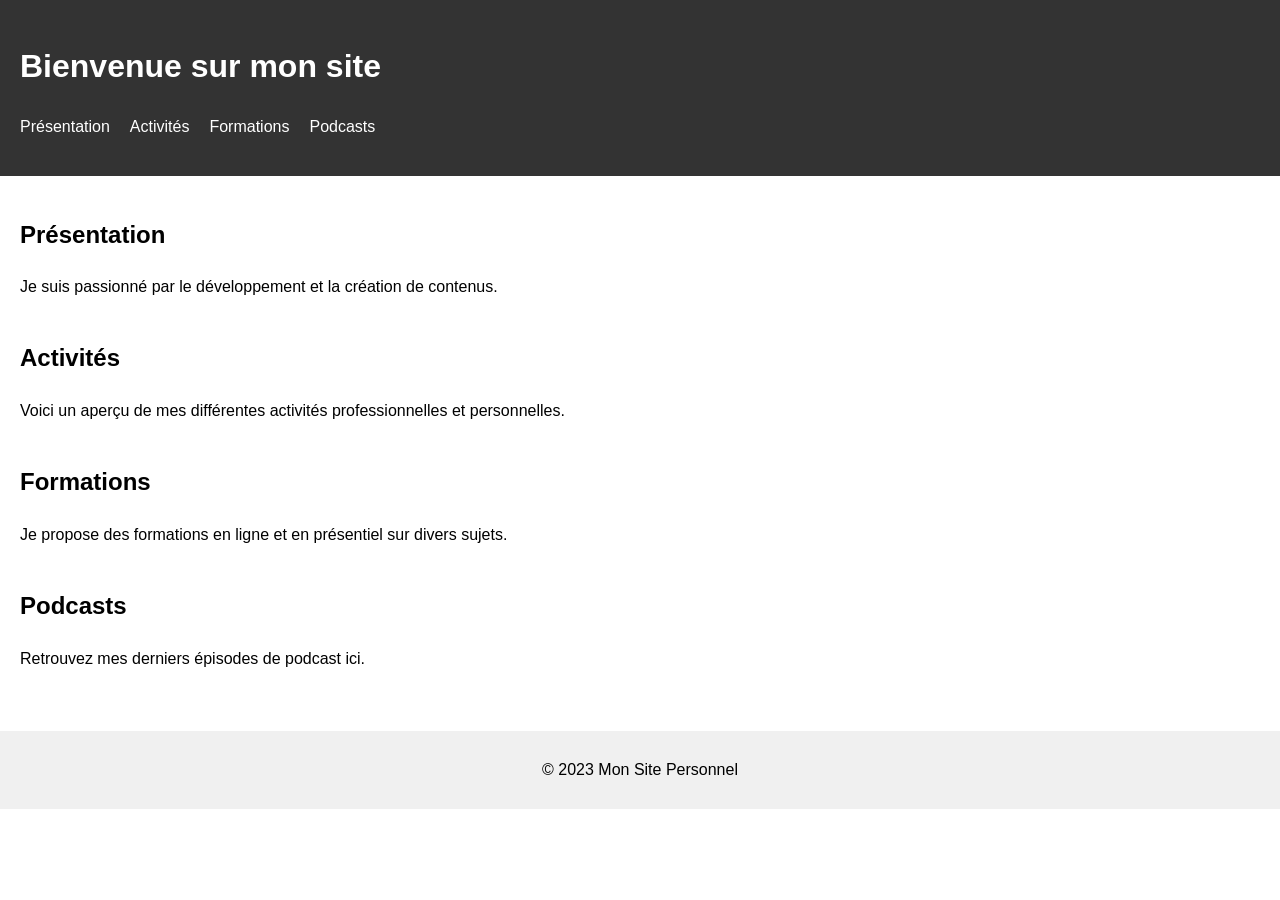
==== index.html @ 39a1bbfd "Add simple personal website" ====
<!DOCTYPE html>
<html lang="fr">
<head>
    <meta charset="UTF-8">
    <meta name="viewport" content="width=device-width, initial-scale=1.0">
    <title>Mon Site Personnel</title>
    <link rel="stylesheet" href="style.css">
</head>
<body>
    <header>
        <h1>Bienvenue sur mon site</h1>
        <nav>
            <ul>
                <li><a href="#about">Présentation</a></li>
                <li><a href="#activities">Activités</a></li>
                <li><a href="#trainings">Formations</a></li>
                <li><a href="#podcasts">Podcasts</a></li>
            </ul>
        </nav>
    </header>

    <main>
        <section id="about">
            <h2>Présentation</h2>
            <p>Je suis passionné par le développement et la création de contenus.</p>
        </section>

        <section id="activities">
            <h2>Activités</h2>
            <p>Voici un aperçu de mes différentes activités professionnelles et personnelles.</p>
        </section>

        <section id="trainings">
            <h2>Formations</h2>
            <p>Je propose des formations en ligne et en présentiel sur divers sujets.</p>
        </section>

        <section id="podcasts">
            <h2>Podcasts</h2>
            <p>Retrouvez mes derniers épisodes de podcast ici.</p>
        </section>
    </main>

    <footer>
        <p>&copy; 2023 Mon Site Personnel</p>
    </footer>
</body>
</html>
---- style.css ----
body {
    font-family: Arial, sans-serif;
    line-height: 1.6;
    margin: 0;
    padding: 0;
}

header {
    background-color: #333;
    color: #fff;
    padding: 20px;
}

nav ul {
    list-style: none;
    padding: 0;
    display: flex;
    gap: 20px;
}

nav a {
    color: #fff;
    text-decoration: none;
}

main {
    padding: 20px;
}

section {
    margin-bottom: 40px;
}

footer {
    background-color: #f0f0f0;
    text-align: center;
    padding: 10px;
}
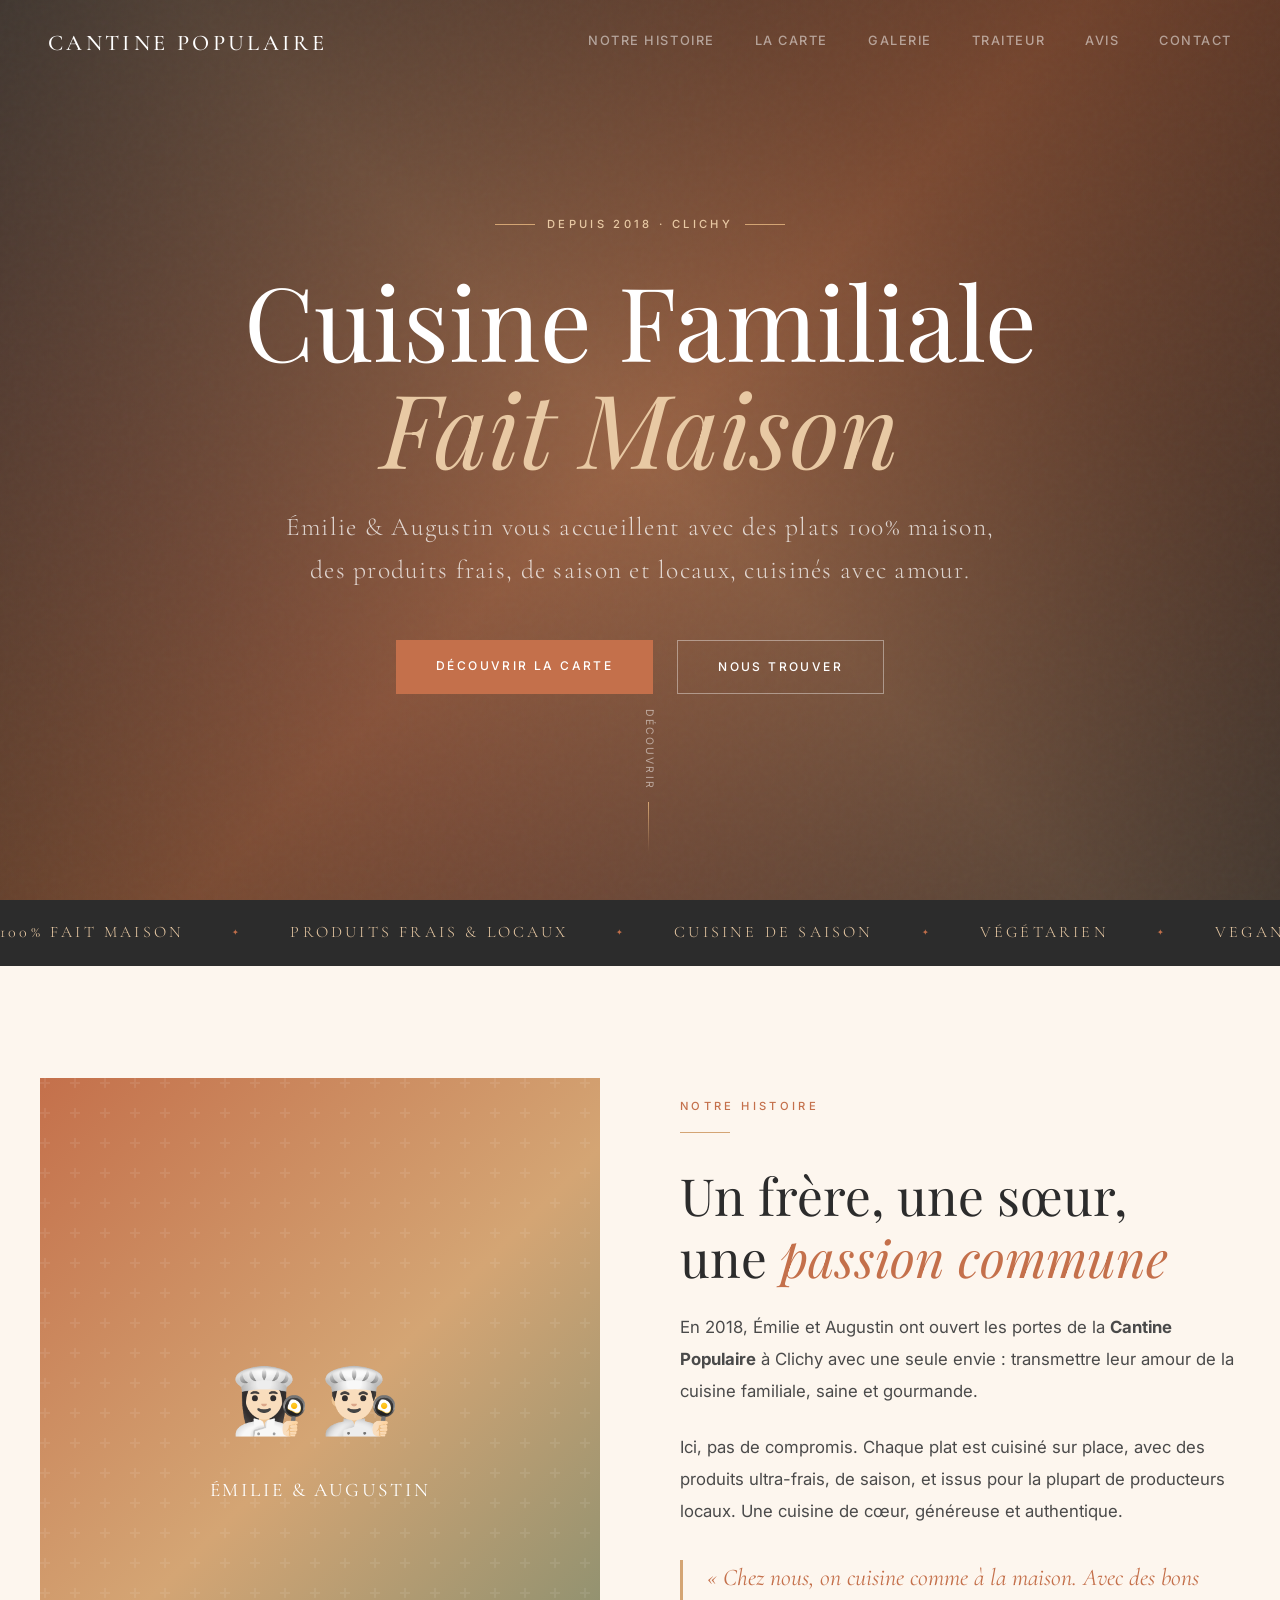
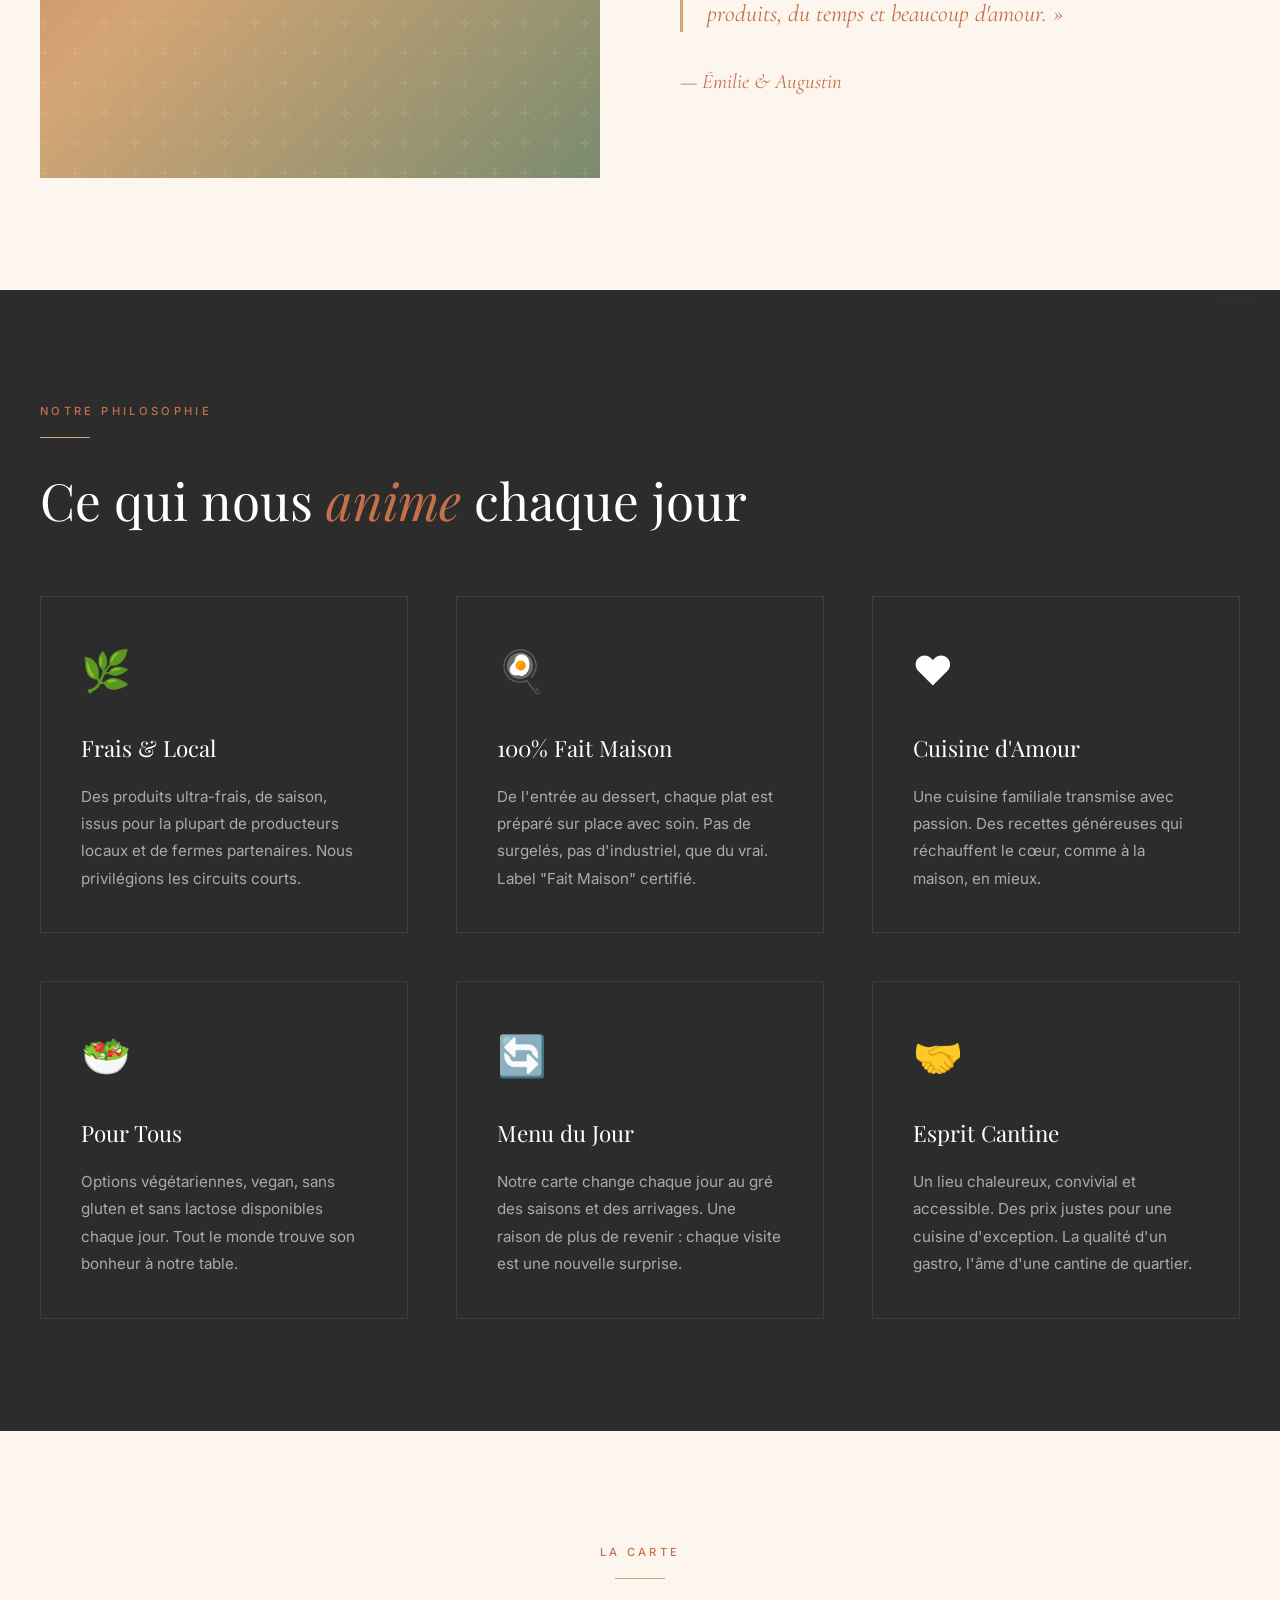
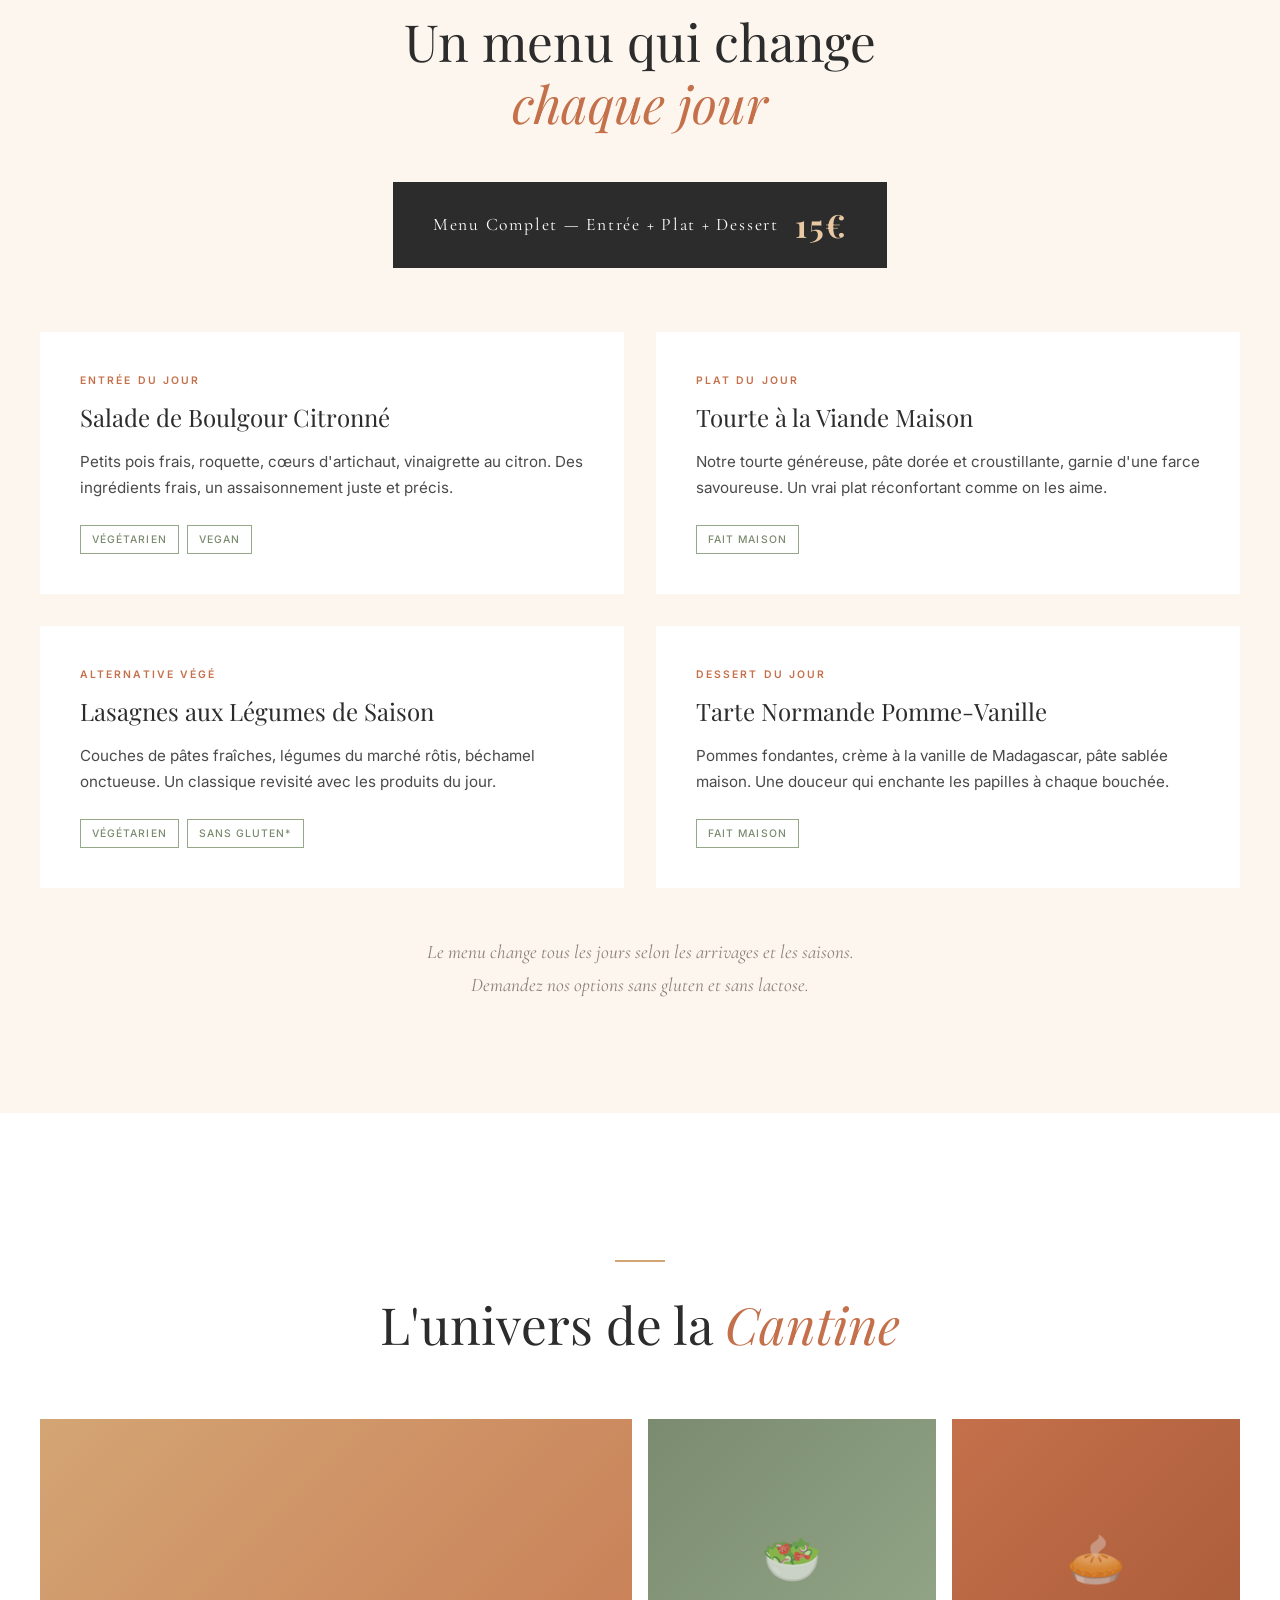
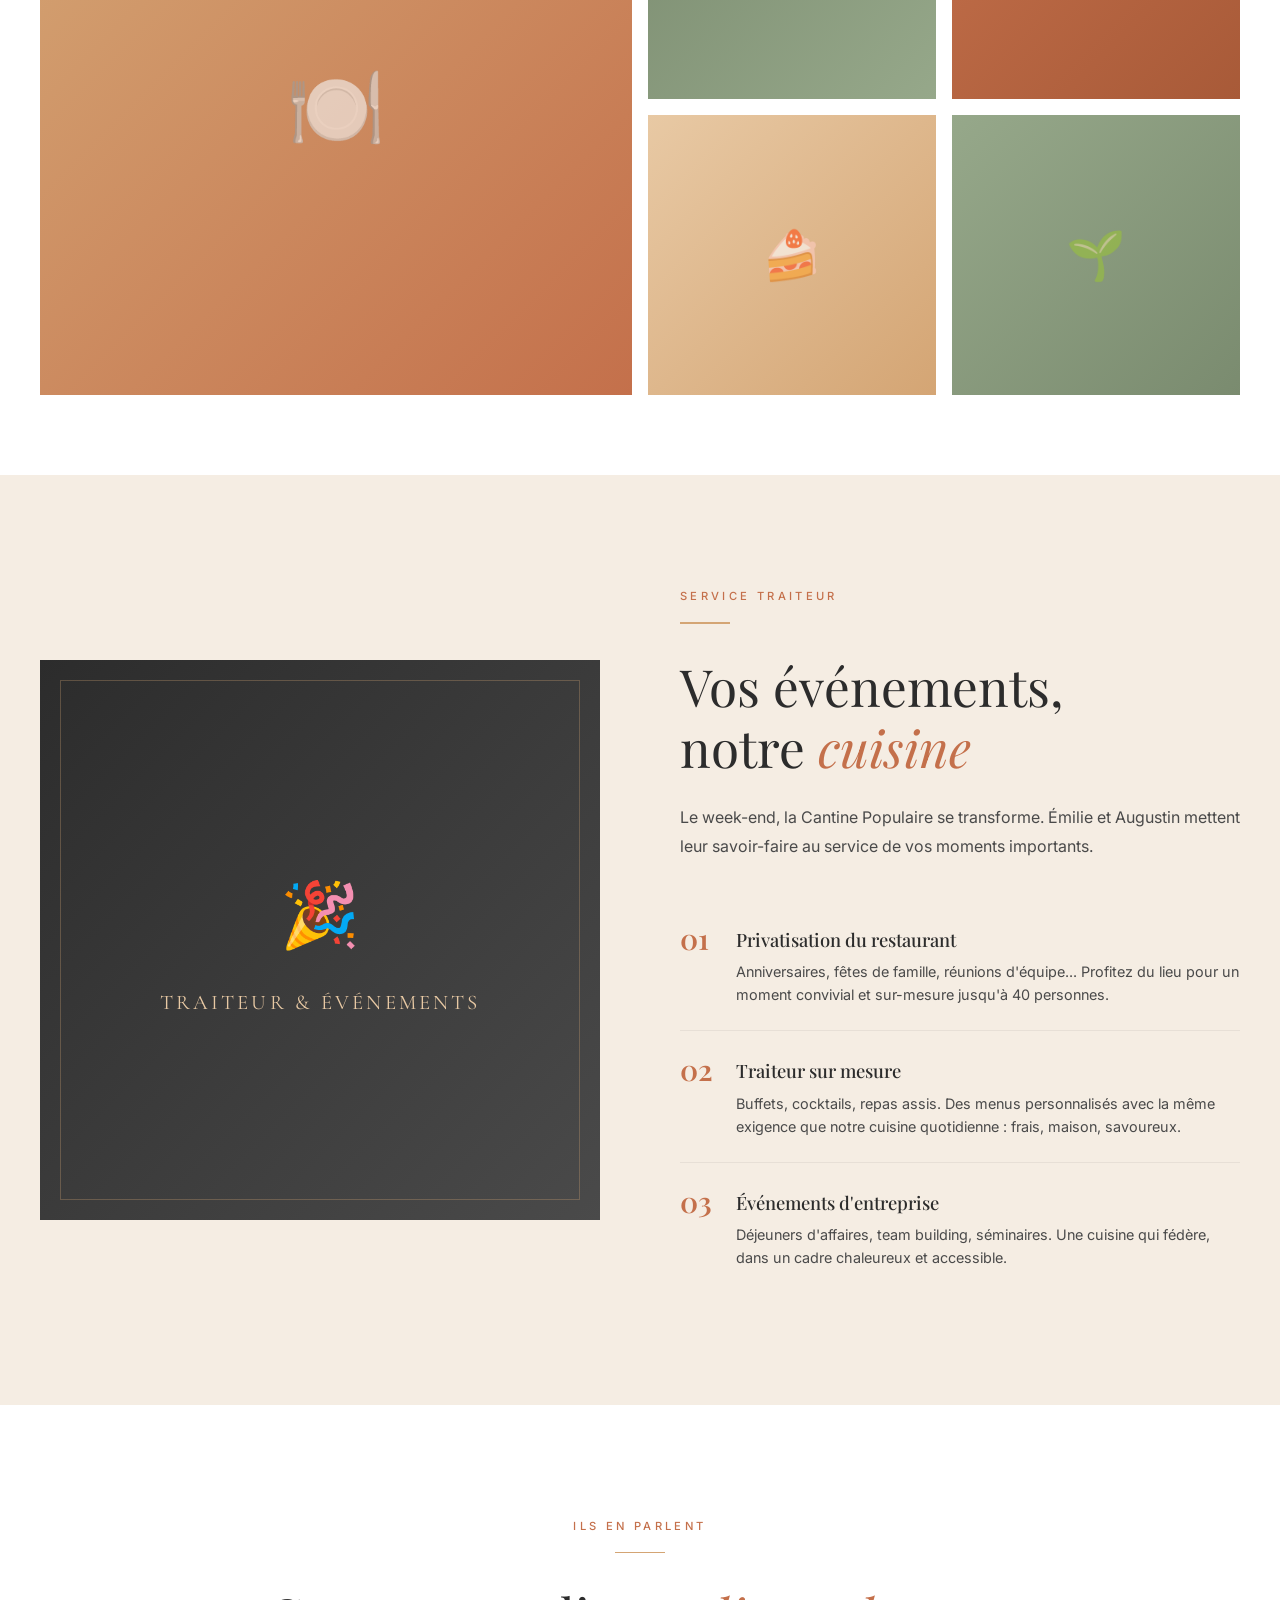
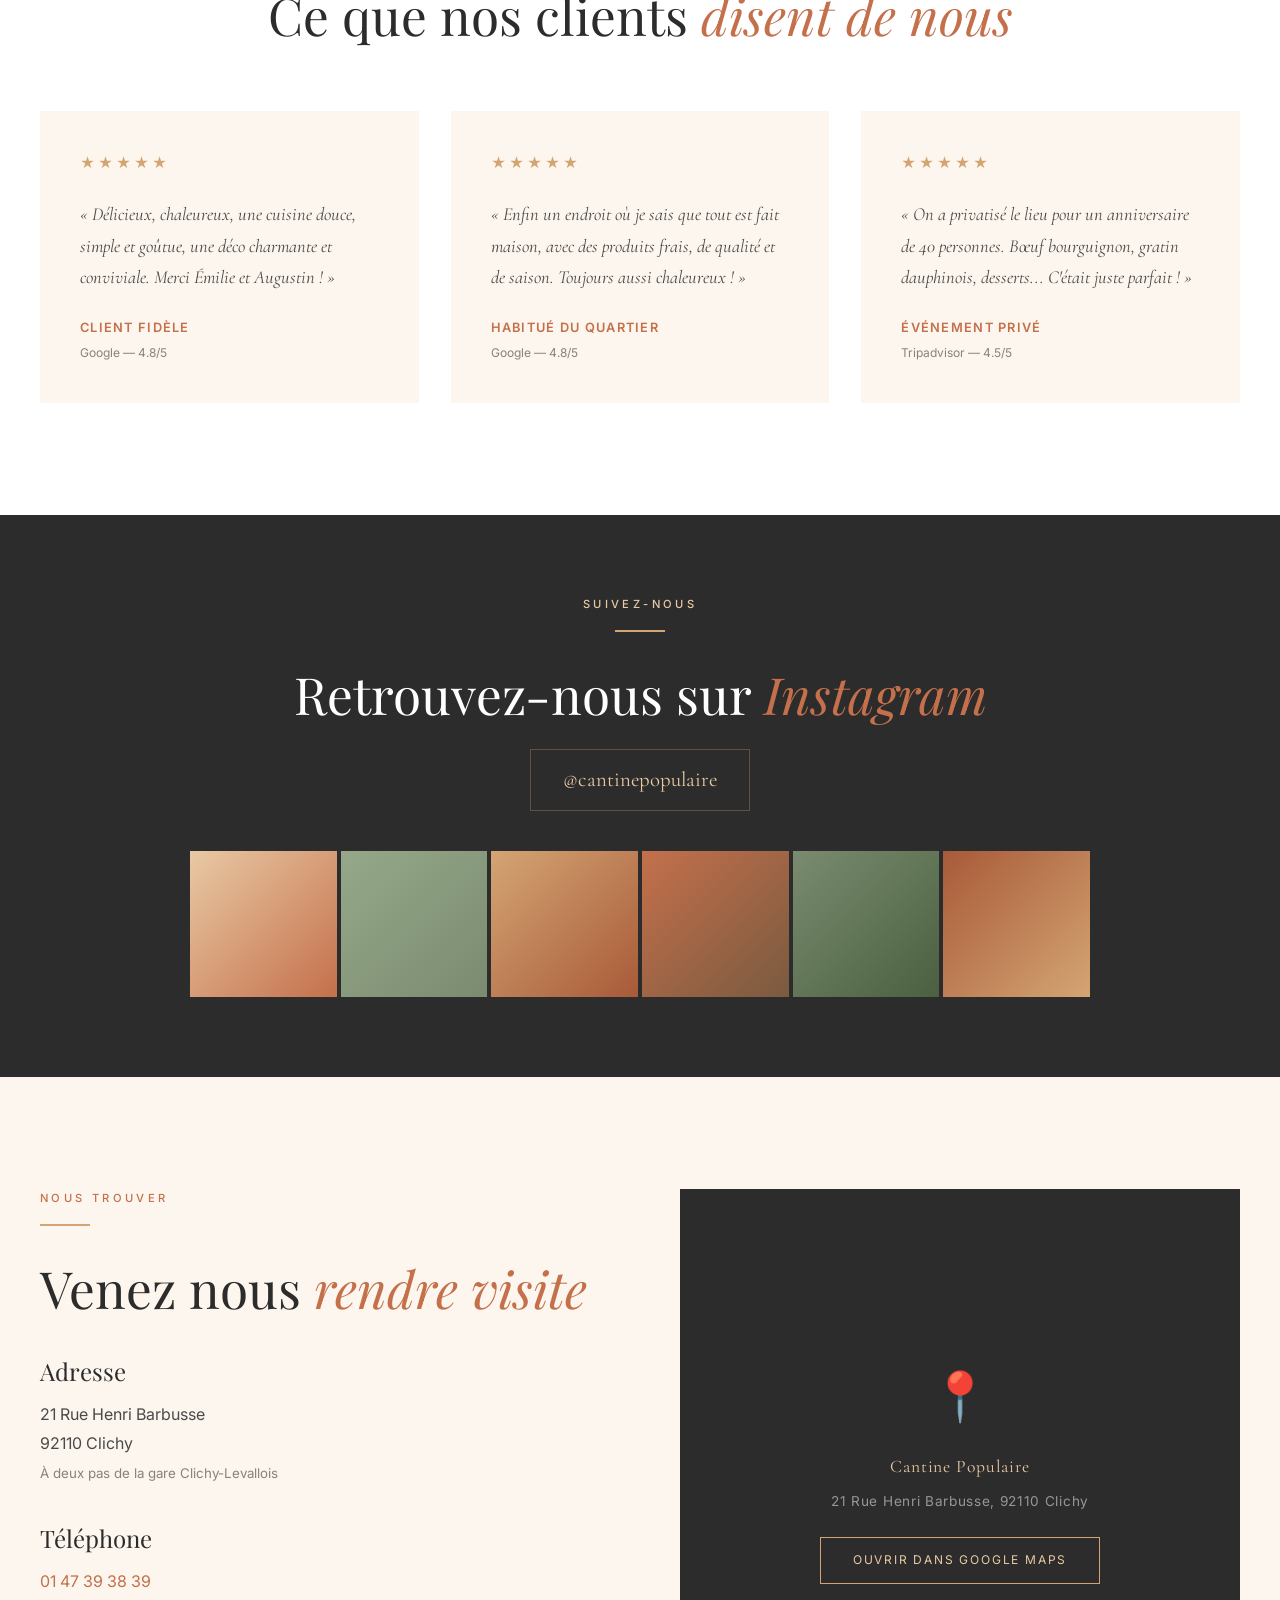
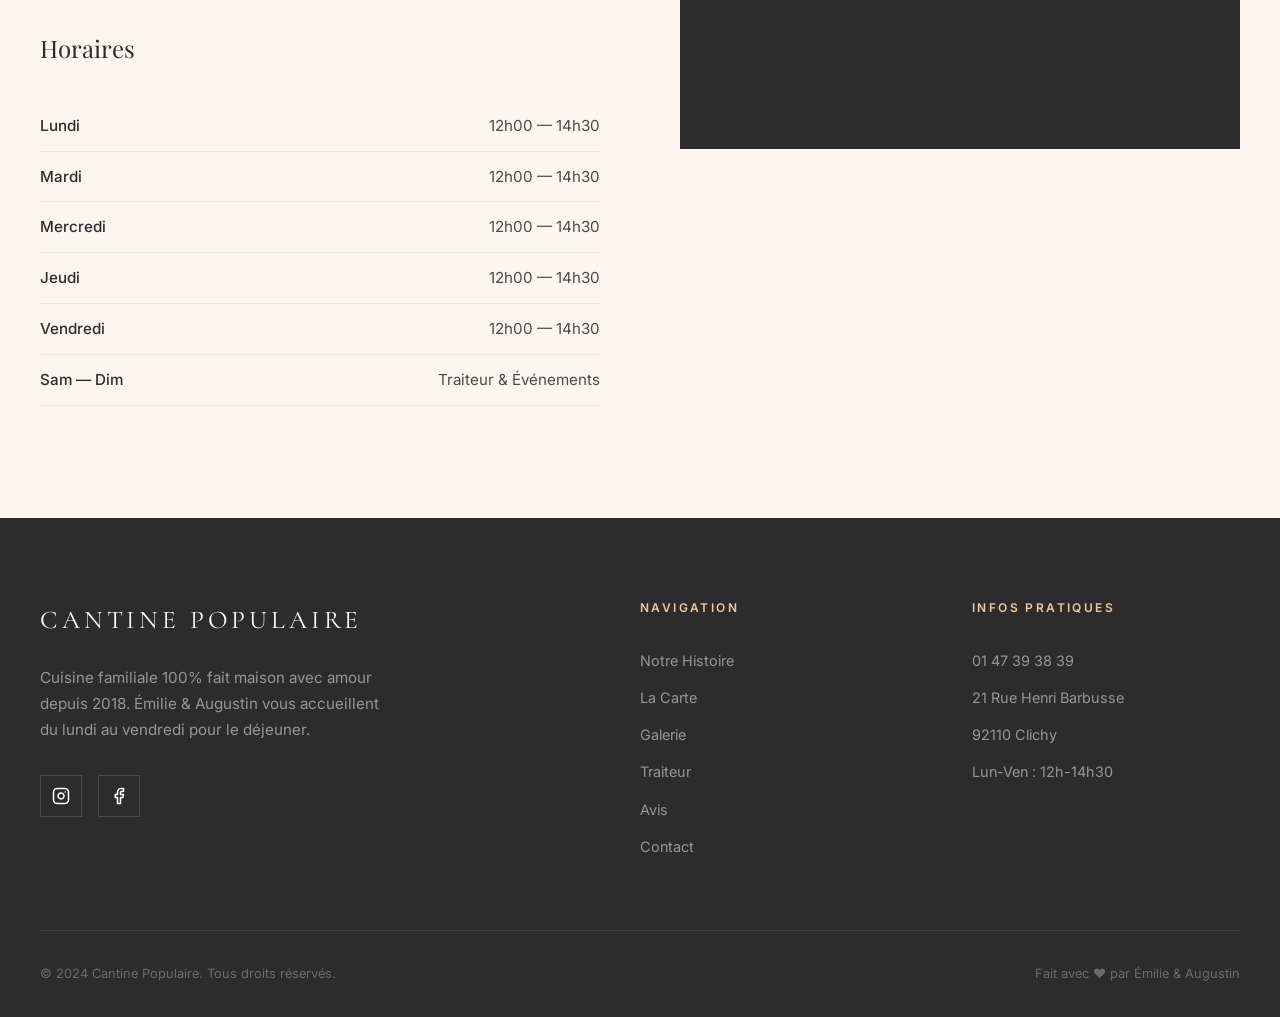
==== commit 46865f6b: "Add stunning website for Cantine Populaire restaurant Create a complete, modern single-page website " ====
--- a/index.html
+++ b/index.html
@@ -3,46 +3,2081 @@
 <head>
     <meta charset="UTF-8">
     <meta name="viewport" content="width=device-width, initial-scale=1.0">
-    <title>Mon Site Personnel</title>
-    <link rel="stylesheet" href="style.css">
+    <meta name="description" content="Cantine Populaire — Cuisine familiale 100% fait maison à Clichy. Créée par Émilie & Augustin, frère et sœur passionnés. Produits frais, de saison, locaux.">
+    <meta name="keywords" content="restaurant, cantine, Clichy, fait maison, cuisine familiale, traiteur, Émilie, Augustin">
+    <meta property="og:title" content="Cantine Populaire — Cuisine Familiale Fait Maison">
+    <meta property="og:description" content="Cantine de quartier à Clichy. Cuisine familiale 100% fait maison avec amour depuis 2018.">
+    <meta property="og:type" content="website">
+    <title>Cantine Populaire — Cuisine Familiale Fait Maison | Clichy</title>
+
+    <!-- Google Fonts -->
+    <link rel="preconnect" href="https://fonts.googleapis.com">
+    <link rel="preconnect" href="https://fonts.gstatic.com" crossorigin>
+    <link href="https://fonts.googleapis.com/css2?family=Cormorant+Garamond:ital,wght@0,300;0,400;0,500;0,600;0,700;1,300;1,400;1,500&family=Inter:wght@300;400;500;600&family=Playfair+Display:ital,wght@0,400;0,500;0,600;0,700;1,400;1,500&display=swap" rel="stylesheet">
+
+    <style>
+        /* ============================================
+           CSS RESET & VARIABLES
+           ============================================ */
+        :root {
+            --color-cream: #FDF6EE;
+            --color-cream-dark: #F5EDE3;
+            --color-terracotta: #C4704B;
+            --color-terracotta-dark: #A85A38;
+            --color-sage: #7A8B6F;
+            --color-sage-light: #96A88A;
+            --color-charcoal: #2C2C2C;
+            --color-charcoal-light: #4A4A4A;
+            --color-gold: #D4A574;
+            --color-gold-light: #E8C9A4;
+            --color-white: #FFFFFF;
+            --color-warm-gray: #8B8178;
+
+            --font-display: 'Playfair Display', Georgia, serif;
+            --font-accent: 'Cormorant Garamond', Georgia, serif;
+            --font-body: 'Inter', -apple-system, sans-serif;
+
+            --ease-smooth: cubic-bezier(0.25, 0.46, 0.45, 0.94);
+            --ease-bounce: cubic-bezier(0.68, -0.55, 0.265, 1.55);
+        }
+
+        *, *::before, *::after {
+            margin: 0;
+            padding: 0;
+            box-sizing: border-box;
+        }
+
+        html {
+            scroll-behavior: smooth;
+            font-size: 16px;
+        }
+
+        body {
+            font-family: var(--font-body);
+            color: var(--color-charcoal);
+            background-color: var(--color-cream);
+            line-height: 1.7;
+            overflow-x: hidden;
+            -webkit-font-smoothing: antialiased;
+        }
+
+        img {
+            max-width: 100%;
+            height: auto;
+            display: block;
+        }
+
+        a {
+            text-decoration: none;
+            color: inherit;
+            transition: color 0.3s var(--ease-smooth);
+        }
+
+        ul { list-style: none; }
+
+        /* ============================================
+           LOADING SCREEN
+           ============================================ */
+        .loader {
+            position: fixed;
+            inset: 0;
+            z-index: 10000;
+            background: var(--color-cream);
+            display: flex;
+            align-items: center;
+            justify-content: center;
+            flex-direction: column;
+            transition: opacity 0.8s var(--ease-smooth), visibility 0.8s;
+        }
+
+        .loader.hidden {
+            opacity: 0;
+            visibility: hidden;
+        }
+
+        .loader-text {
+            font-family: var(--font-accent);
+            font-size: 2rem;
+            color: var(--color-terracotta);
+            letter-spacing: 0.3em;
+            text-transform: uppercase;
+            animation: loaderPulse 1.5s ease-in-out infinite;
+        }
+
+        .loader-line {
+            width: 60px;
+            height: 2px;
+            background: var(--color-gold);
+            margin-top: 1.5rem;
+            animation: loaderExpand 1.5s ease-in-out infinite;
+        }
+
+        @keyframes loaderPulse {
+            0%, 100% { opacity: 0.4; }
+            50% { opacity: 1; }
+        }
+
+        @keyframes loaderExpand {
+            0%, 100% { width: 60px; }
+            50% { width: 120px; }
+        }
+
+        /* ============================================
+           NAVIGATION
+           ============================================ */
+        .nav {
+            position: fixed;
+            top: 0;
+            left: 0;
+            right: 0;
+            z-index: 1000;
+            padding: 1.5rem 3rem;
+            display: flex;
+            align-items: center;
+            justify-content: space-between;
+            transition: all 0.5s var(--ease-smooth);
+        }
+
+        .nav.scrolled {
+            background: rgba(253, 246, 238, 0.95);
+            backdrop-filter: blur(20px);
+            -webkit-backdrop-filter: blur(20px);
+            padding: 1rem 3rem;
+            box-shadow: 0 2px 40px rgba(0,0,0,0.06);
+        }
+
+        .nav-logo {
+            font-family: var(--font-accent);
+            font-size: 1.4rem;
+            font-weight: 500;
+            letter-spacing: 0.15em;
+            text-transform: uppercase;
+            color: var(--color-white);
+            transition: color 0.5s var(--ease-smooth);
+        }
+
+        .nav.scrolled .nav-logo {
+            color: var(--color-charcoal);
+        }
+
+        .nav-links {
+            display: flex;
+            gap: 2.5rem;
+            align-items: center;
+        }
+
+        .nav-links a {
+            font-family: var(--font-body);
+            font-size: 0.8rem;
+            font-weight: 500;
+            letter-spacing: 0.12em;
+            text-transform: uppercase;
+            color: rgba(255,255,255,0.85);
+            position: relative;
+            padding-bottom: 4px;
+            transition: color 0.3s var(--ease-smooth);
+        }
+
+        .nav.scrolled .nav-links a {
+            color: var(--color-charcoal-light);
+        }
+
+        .nav-links a::after {
+            content: '';
+            position: absolute;
+            bottom: 0;
+            left: 0;
+            width: 0;
+            height: 1.5px;
+            background: var(--color-terracotta);
+            transition: width 0.4s var(--ease-smooth);
+        }
+
+        .nav-links a:hover::after {
+            width: 100%;
+        }
+
+        .nav-links a:hover {
+            color: var(--color-white);
+        }
+
+        .nav.scrolled .nav-links a:hover {
+            color: var(--color-terracotta);
+        }
+
+        /* Mobile menu */
+        .nav-burger {
+            display: none;
+            flex-direction: column;
+            gap: 6px;
+            cursor: pointer;
+            z-index: 1001;
+        }
+
+        .nav-burger span {
+            width: 28px;
+            height: 2px;
+            background: var(--color-white);
+            transition: all 0.4s var(--ease-smooth);
+        }
+
+        .nav.scrolled .nav-burger span {
+            background: var(--color-charcoal);
+        }
+
+        .nav-burger.active span:nth-child(1) {
+            transform: rotate(45deg) translate(6px, 6px);
+        }
+
+        .nav-burger.active span:nth-child(2) {
+            opacity: 0;
+        }
+
+        .nav-burger.active span:nth-child(3) {
+            transform: rotate(-45deg) translate(6px, -6px);
+        }
+
+        /* ============================================
+           HERO SECTION
+           ============================================ */
+        .hero {
+            position: relative;
+            height: 100vh;
+            min-height: 700px;
+            display: flex;
+            align-items: center;
+            justify-content: center;
+            overflow: hidden;
+        }
+
+        .hero-bg {
+            position: absolute;
+            inset: 0;
+            background:
+                linear-gradient(135deg,
+                    rgba(44, 44, 44, 0.7) 0%,
+                    rgba(196, 112, 75, 0.4) 50%,
+                    rgba(44, 44, 44, 0.6) 100%),
+                linear-gradient(45deg,
+                    #3a2a1a 0%, #5c3d2e 25%, #7a5a40 50%, #4a3020 75%, #2c1a10 100%);
+            background-size: cover;
+            animation: heroBgShift 20s ease-in-out infinite alternate;
+        }
+
+        @keyframes heroBgShift {
+            0% { transform: scale(1); }
+            100% { transform: scale(1.05); }
+        }
+
+        /* Decorative grain texture */
+        .hero-bg::after {
+            content: '';
+            position: absolute;
+            inset: 0;
+            background-image: url("data:image/svg+xml,%3Csvg viewBox='0 0 256 256' xmlns='http://www.w3.org/2000/svg'%3E%3Cfilter id='noiseFilter'%3E%3CfeTurbulence type='fractalNoise' baseFrequency='0.65' numOctaves='3' stitchTiles='stitch'/%3E%3C/filter%3E%3Crect width='100%25' height='100%25' filter='url(%23noiseFilter)' opacity='0.08'/%3E%3C/svg%3E");
+            opacity: 0.4;
+            pointer-events: none;
+        }
+
+        .hero-content {
+            position: relative;
+            z-index: 2;
+            text-align: center;
+            padding: 0 2rem;
+            max-width: 900px;
+        }
+
+        .hero-badge {
+            display: inline-flex;
+            align-items: center;
+            gap: 0.75rem;
+            font-family: var(--font-body);
+            font-size: 0.7rem;
+            font-weight: 500;
+            letter-spacing: 0.3em;
+            text-transform: uppercase;
+            color: var(--color-gold-light);
+            margin-bottom: 2rem;
+            opacity: 0;
+            transform: translateY(20px);
+            animation: fadeUp 1s var(--ease-smooth) 0.5s forwards;
+        }
+
+        .hero-badge::before,
+        .hero-badge::after {
+            content: '';
+            width: 40px;
+            height: 1px;
+            background: var(--color-gold);
+        }
+
+        .hero-title {
+            font-family: var(--font-display);
+            font-size: clamp(3rem, 8vw, 6.5rem);
+            font-weight: 400;
+            line-height: 1.05;
+            color: var(--color-white);
+            margin-bottom: 0.5rem;
+            opacity: 0;
+            transform: translateY(30px);
+            animation: fadeUp 1.2s var(--ease-smooth) 0.7s forwards;
+        }
+
+        .hero-title em {
+            font-style: italic;
+            color: var(--color-gold-light);
+        }
+
+        .hero-subtitle {
+            font-family: var(--font-accent);
+            font-size: clamp(1.1rem, 2.5vw, 1.6rem);
+            font-weight: 300;
+            color: rgba(255,255,255,0.75);
+            margin-top: 1.5rem;
+            letter-spacing: 0.05em;
+            opacity: 0;
+            transform: translateY(20px);
+            animation: fadeUp 1s var(--ease-smooth) 1s forwards;
+        }
+
+        .hero-cta {
+            display: inline-flex;
+            gap: 1.5rem;
+            margin-top: 3rem;
+            opacity: 0;
+            transform: translateY(20px);
+            animation: fadeUp 1s var(--ease-smooth) 1.3s forwards;
+        }
+
+        .btn {
+            font-family: var(--font-body);
+            font-size: 0.75rem;
+            font-weight: 500;
+            letter-spacing: 0.2em;
+            text-transform: uppercase;
+            padding: 1rem 2.5rem;
+            border: none;
+            cursor: pointer;
+            transition: all 0.4s var(--ease-smooth);
+            position: relative;
+            overflow: hidden;
+        }
+
+        .btn-primary {
+            background: var(--color-terracotta);
+            color: var(--color-white);
+        }
+
+        .btn-primary:hover {
+            background: var(--color-terracotta-dark);
+            transform: translateY(-2px);
+            box-shadow: 0 10px 30px rgba(196, 112, 75, 0.3);
+        }
+
+        .btn-outline {
+            background: transparent;
+            color: var(--color-white);
+            border: 1.5px solid rgba(255,255,255,0.4);
+        }
+
+        .btn-outline:hover {
+            background: var(--color-white);
+            color: var(--color-charcoal);
+            border-color: var(--color-white);
+        }
+
+        .hero-scroll {
+            position: absolute;
+            bottom: 3rem;
+            left: 50%;
+            transform: translateX(-50%);
+            z-index: 2;
+            display: flex;
+            flex-direction: column;
+            align-items: center;
+            gap: 0.75rem;
+            opacity: 0;
+            animation: fadeUp 1s var(--ease-smooth) 2s forwards;
+        }
+
+        .hero-scroll span {
+            font-size: 0.65rem;
+            letter-spacing: 0.2em;
+            text-transform: uppercase;
+            color: rgba(255,255,255,0.5);
+            writing-mode: vertical-lr;
+        }
+
+        .hero-scroll-line {
+            width: 1px;
+            height: 50px;
+            background: linear-gradient(to bottom, var(--color-gold), transparent);
+            animation: scrollLine 2s ease-in-out infinite;
+        }
+
+        @keyframes scrollLine {
+            0%, 100% { transform: scaleY(1); opacity: 1; }
+            50% { transform: scaleY(0.5); opacity: 0.3; }
+        }
+
+        @keyframes fadeUp {
+            to {
+                opacity: 1;
+                transform: translateY(0);
+            }
+        }
+
+        /* ============================================
+           SECTION COMMON
+           ============================================ */
+        section {
+            padding: 7rem 2rem;
+        }
+
+        .container {
+            max-width: 1200px;
+            margin: 0 auto;
+        }
+
+        .section-label {
+            font-family: var(--font-body);
+            font-size: 0.7rem;
+            font-weight: 500;
+            letter-spacing: 0.3em;
+            text-transform: uppercase;
+            color: var(--color-terracotta);
+            margin-bottom: 1rem;
+        }
+
+        .section-title {
+            font-family: var(--font-display);
+            font-size: clamp(2rem, 4vw, 3.2rem);
+            font-weight: 400;
+            line-height: 1.2;
+            color: var(--color-charcoal);
+            margin-bottom: 1.5rem;
+        }
+
+        .section-title em {
+            font-style: italic;
+            color: var(--color-terracotta);
+        }
+
+        .section-divider {
+            width: 50px;
+            height: 1.5px;
+            background: var(--color-gold);
+            margin-bottom: 2rem;
+        }
+
+        /* Reveal animation */
+        .reveal {
+            opacity: 0;
+            transform: translateY(40px);
+            transition: opacity 0.8s var(--ease-smooth), transform 0.8s var(--ease-smooth);
+        }
+
+        .reveal.visible {
+            opacity: 1;
+            transform: translateY(0);
+        }
+
+        .reveal-delay-1 { transition-delay: 0.15s; }
+        .reveal-delay-2 { transition-delay: 0.3s; }
+        .reveal-delay-3 { transition-delay: 0.45s; }
+        .reveal-delay-4 { transition-delay: 0.6s; }
+
+        /* ============================================
+           MARQUEE BANNER
+           ============================================ */
+        .marquee {
+            background: var(--color-charcoal);
+            padding: 1.2rem 0;
+            overflow: hidden;
+            position: relative;
+        }
+
+        .marquee-track {
+            display: flex;
+            gap: 3rem;
+            animation: marquee 30s linear infinite;
+            width: max-content;
+        }
+
+        .marquee-item {
+            font-family: var(--font-accent);
+            font-size: 1rem;
+            font-weight: 300;
+            letter-spacing: 0.2em;
+            text-transform: uppercase;
+            color: var(--color-gold-light);
+            white-space: nowrap;
+            display: flex;
+            align-items: center;
+            gap: 3rem;
+        }
+
+        .marquee-item::after {
+            content: '✦';
+            font-size: 0.5rem;
+            color: var(--color-terracotta);
+        }
+
+        @keyframes marquee {
+            0% { transform: translateX(0); }
+            100% { transform: translateX(-50%); }
+        }
+
+        /* ============================================
+           ABOUT / HISTOIRE
+           ============================================ */
+        .about {
+            background: var(--color-cream);
+        }
+
+        .about-grid {
+            display: grid;
+            grid-template-columns: 1fr 1fr;
+            gap: 5rem;
+            align-items: center;
+        }
+
+        .about-image {
+            position: relative;
+            aspect-ratio: 4/5;
+            overflow: hidden;
+        }
+
+        .about-image-placeholder {
+            width: 100%;
+            height: 100%;
+            background:
+                linear-gradient(135deg,
+                    var(--color-terracotta) 0%,
+                    var(--color-gold) 50%,
+                    var(--color-sage) 100%);
+            display: flex;
+            align-items: center;
+            justify-content: center;
+            position: relative;
+        }
+
+        .about-image-placeholder::after {
+            content: '';
+            position: absolute;
+            inset: 0;
+            background-image: url("data:image/svg+xml,%3Csvg width='60' height='60' viewBox='0 0 60 60' xmlns='http://www.w3.org/2000/svg'%3E%3Cg fill='none' fill-rule='evenodd'%3E%3Cg fill='%23ffffff' fill-opacity='0.08'%3E%3Cpath d='M36 34v-4h-2v4h-4v2h4v4h2v-4h4v-2h-4zm0-30V0h-2v4h-4v2h4v4h2V6h4V4h-4zM6 34v-4H4v4H0v2h4v4h2v-4h4v-2H6zM6 4V0H4v4H0v2h4v4h2V6h4V4H6z'/%3E%3C/g%3E%3C/g%3E%3C/svg%3E");
+        }
+
+        .about-image-text {
+            position: relative;
+            z-index: 1;
+            text-align: center;
+            color: var(--color-white);
+        }
+
+        .about-image-text .emoji {
+            font-size: 4rem;
+            display: block;
+            margin-bottom: 1rem;
+        }
+
+        .about-image-text span {
+            font-family: var(--font-accent);
+            font-size: 1.2rem;
+            letter-spacing: 0.15em;
+            text-transform: uppercase;
+        }
+
+        .about-year {
+            position: absolute;
+            bottom: -20px;
+            right: -20px;
+            font-family: var(--font-display);
+            font-size: 8rem;
+            font-weight: 700;
+            color: var(--color-cream-dark);
+            line-height: 1;
+            z-index: -1;
+            opacity: 0.6;
+        }
+
+        .about-text p {
+            font-size: 1.05rem;
+            color: var(--color-charcoal-light);
+            margin-bottom: 1.5rem;
+            line-height: 1.9;
+        }
+
+        .about-text .highlight {
+            font-family: var(--font-accent);
+            font-size: 1.5rem;
+            font-weight: 400;
+            font-style: italic;
+            color: var(--color-terracotta);
+            line-height: 1.5;
+            border-left: 3px solid var(--color-gold);
+            padding-left: 1.5rem;
+            margin: 2rem 0;
+        }
+
+        .about-signature {
+            font-family: var(--font-accent);
+            font-size: 1.3rem;
+            font-style: italic;
+            color: var(--color-terracotta);
+            margin-top: 2rem;
+        }
+
+        /* ============================================
+           VALEURS / PHILOSOPHY
+           ============================================ */
+        .values {
+            background: var(--color-charcoal);
+            color: var(--color-white);
+            position: relative;
+            overflow: hidden;
+        }
+
+        .values::before {
+            content: '';
+            position: absolute;
+            top: -50%;
+            right: -20%;
+            width: 600px;
+            height: 600px;
+            background: radial-gradient(circle, rgba(196, 112, 75, 0.1) 0%, transparent 70%);
+            pointer-events: none;
+        }
+
+        .values .section-title {
+            color: var(--color-white);
+        }
+
+        .values-grid {
+            display: grid;
+            grid-template-columns: repeat(3, 1fr);
+            gap: 3rem;
+            margin-top: 4rem;
+        }
+
+        .value-card {
+            padding: 2.5rem;
+            border: 1px solid rgba(255,255,255,0.08);
+            transition: all 0.5s var(--ease-smooth);
+            position: relative;
+            overflow: hidden;
+        }
+
+        .value-card::before {
+            content: '';
+            position: absolute;
+            top: 0;
+            left: 0;
+            width: 100%;
+            height: 3px;
+            background: linear-gradient(90deg, var(--color-terracotta), var(--color-gold));
+            transform: scaleX(0);
+            transform-origin: left;
+            transition: transform 0.5s var(--ease-smooth);
+        }
+
+        .value-card:hover::before {
+            transform: scaleX(1);
+        }
+
+        .value-card:hover {
+            border-color: rgba(255,255,255,0.15);
+            transform: translateY(-5px);
+        }
+
+        .value-icon {
+            font-size: 2.5rem;
+            margin-bottom: 1.5rem;
+            display: block;
+        }
+
+        .value-card h3 {
+            font-family: var(--font-display);
+            font-size: 1.4rem;
+            font-weight: 400;
+            margin-bottom: 1rem;
+        }
+
+        .value-card p {
+            font-size: 0.95rem;
+            color: rgba(255,255,255,0.6);
+            line-height: 1.8;
+        }
+
+        /* ============================================
+           MENU SECTION
+           ============================================ */
+        .menu-section {
+            background: var(--color-cream);
+            position: relative;
+        }
+
+        .menu-header {
+            text-align: center;
+            margin-bottom: 4rem;
+        }
+
+        .menu-header .section-label,
+        .menu-header .section-divider {
+            margin-left: auto;
+            margin-right: auto;
+        }
+
+        .menu-header .section-title {
+            max-width: 600px;
+            margin-left: auto;
+            margin-right: auto;
+        }
+
+        .menu-price-banner {
+            display: inline-flex;
+            align-items: center;
+            gap: 1rem;
+            background: var(--color-charcoal);
+            color: var(--color-white);
+            padding: 1rem 2.5rem;
+            margin-top: 1.5rem;
+            font-family: var(--font-accent);
+            font-size: 1.1rem;
+            letter-spacing: 0.1em;
+        }
+
+        .menu-price-banner strong {
+            font-family: var(--font-display);
+            font-size: 2rem;
+            color: var(--color-gold-light);
+        }
+
+        .menu-grid {
+            display: grid;
+            grid-template-columns: repeat(2, 1fr);
+            gap: 2rem;
+        }
+
+        .menu-card {
+            background: var(--color-white);
+            padding: 2.5rem;
+            transition: all 0.4s var(--ease-smooth);
+            position: relative;
+            overflow: hidden;
+        }
+
+        .menu-card::after {
+            content: '';
+            position: absolute;
+            bottom: 0;
+            left: 0;
+            right: 0;
+            height: 3px;
+            background: linear-gradient(90deg, var(--color-terracotta), var(--color-gold), var(--color-sage));
+            transform: scaleX(0);
+            transition: transform 0.5s var(--ease-smooth);
+        }
+
+        .menu-card:hover::after {
+            transform: scaleX(1);
+        }
+
+        .menu-card:hover {
+            transform: translateY(-3px);
+            box-shadow: 0 15px 40px rgba(0,0,0,0.06);
+        }
+
+        .menu-card-tag {
+            font-family: var(--font-body);
+            font-size: 0.65rem;
+            font-weight: 600;
+            letter-spacing: 0.2em;
+            text-transform: uppercase;
+            color: var(--color-terracotta);
+            margin-bottom: 0.75rem;
+        }
+
+        .menu-card h3 {
+            font-family: var(--font-display);
+            font-size: 1.5rem;
+            font-weight: 400;
+            margin-bottom: 1rem;
+            line-height: 1.3;
+        }
+
+        .menu-card p {
+            font-size: 0.95rem;
+            color: var(--color-charcoal-light);
+            line-height: 1.7;
+        }
+
+        .menu-card-icons {
+            display: flex;
+            gap: 0.5rem;
+            margin-top: 1.5rem;
+            flex-wrap: wrap;
+        }
+
+        .menu-icon {
+            font-size: 0.65rem;
+            font-weight: 500;
+            letter-spacing: 0.1em;
+            text-transform: uppercase;
+            padding: 0.3rem 0.7rem;
+            border: 1px solid var(--color-sage-light);
+            color: var(--color-sage);
+        }
+
+        .menu-note {
+            text-align: center;
+            margin-top: 3rem;
+            font-family: var(--font-accent);
+            font-size: 1.2rem;
+            font-style: italic;
+            color: var(--color-warm-gray);
+        }
+
+        /* ============================================
+           GALLERY
+           ============================================ */
+        .gallery {
+            background: var(--color-white);
+            padding-bottom: 5rem;
+        }
+
+        .gallery-header {
+            text-align: center;
+            margin-bottom: 4rem;
+        }
+
+        .gallery-header .section-label,
+        .gallery-header .section-divider {
+            margin-left: auto;
+            margin-right: auto;
+        }
+
+        .gallery-grid {
+            display: grid;
+            grid-template-columns: repeat(4, 1fr);
+            grid-template-rows: repeat(2, 280px);
+            gap: 1rem;
+        }
+
+        .gallery-item {
+            position: relative;
+            overflow: hidden;
+            cursor: pointer;
+        }
+
+        .gallery-item:nth-child(1) {
+            grid-column: span 2;
+            grid-row: span 2;
+        }
+
+        .gallery-item-bg {
+            width: 100%;
+            height: 100%;
+            transition: transform 0.6s var(--ease-smooth);
+        }
+
+        .gallery-item:hover .gallery-item-bg {
+            transform: scale(1.08);
+        }
+
+        .gallery-item-overlay {
+            position: absolute;
+            inset: 0;
+            background: linear-gradient(to top, rgba(44,44,44,0.7) 0%, transparent 60%);
+            opacity: 0;
+            transition: opacity 0.4s var(--ease-smooth);
+            display: flex;
+            align-items: flex-end;
+            padding: 1.5rem;
+        }
+
+        .gallery-item:hover .gallery-item-overlay {
+            opacity: 1;
+        }
+
+        .gallery-item-overlay span {
+            font-family: var(--font-accent);
+            font-size: 1.1rem;
+            color: var(--color-white);
+            letter-spacing: 0.05em;
+        }
+
+        /* Color-based gallery placeholders */
+        .gallery-color-1 { background: linear-gradient(135deg, #D4A574, #C4704B); }
+        .gallery-color-2 { background: linear-gradient(135deg, #7A8B6F, #96A88A); }
+        .gallery-color-3 { background: linear-gradient(135deg, #C4704B, #A85A38); }
+        .gallery-color-4 { background: linear-gradient(135deg, #E8C9A4, #D4A574); }
+        .gallery-color-5 { background: linear-gradient(135deg, #96A88A, #7A8B6F); }
+        .gallery-color-6 { background: linear-gradient(135deg, #A85A38, #7A5A40); }
+
+        .gallery-item-emoji {
+            position: absolute;
+            top: 50%;
+            left: 50%;
+            transform: translate(-50%, -50%);
+            font-size: 3rem;
+            opacity: 0.6;
+            transition: all 0.4s var(--ease-smooth);
+        }
+
+        .gallery-item:nth-child(1) .gallery-item-emoji {
+            font-size: 5rem;
+        }
+
+        .gallery-item:hover .gallery-item-emoji {
+            opacity: 0.9;
+            transform: translate(-50%, -50%) scale(1.2);
+        }
+
+        /* ============================================
+           TRAITEUR / EVENTS
+           ============================================ */
+        .events {
+            background: var(--color-cream-dark);
+            position: relative;
+        }
+
+        .events-grid {
+            display: grid;
+            grid-template-columns: 1fr 1fr;
+            gap: 5rem;
+            align-items: center;
+        }
+
+        .events-content {
+            order: 2;
+        }
+
+        .events-visual {
+            order: 1;
+            position: relative;
+        }
+
+        .events-visual-box {
+            aspect-ratio: 1;
+            background: linear-gradient(135deg, var(--color-charcoal) 0%, var(--color-charcoal-light) 100%);
+            display: flex;
+            align-items: center;
+            justify-content: center;
+            position: relative;
+            overflow: hidden;
+        }
+
+        .events-visual-box::before {
+            content: '';
+            position: absolute;
+            inset: 20px;
+            border: 1px solid rgba(212, 165, 116, 0.3);
+        }
+
+        .events-visual-box .visual-text {
+            text-align: center;
+            z-index: 1;
+        }
+
+        .events-visual-box .visual-text .big-emoji {
+            font-size: 4rem;
+            display: block;
+            margin-bottom: 1rem;
+        }
+
+        .events-visual-box .visual-text p {
+            font-family: var(--font-accent);
+            font-size: 1.3rem;
+            color: var(--color-gold-light);
+            letter-spacing: 0.15em;
+            text-transform: uppercase;
+        }
+
+        .events-list {
+            margin-top: 2.5rem;
+        }
+
+        .events-list-item {
+            display: flex;
+            align-items: flex-start;
+            gap: 1rem;
+            padding: 1.5rem 0;
+            border-bottom: 1px solid rgba(0,0,0,0.06);
+        }
+
+        .events-list-item:last-child {
+            border-bottom: none;
+        }
+
+        .events-list-num {
+            font-family: var(--font-display);
+            font-size: 1.8rem;
+            font-weight: 600;
+            color: var(--color-terracotta);
+            line-height: 1;
+            min-width: 2.5rem;
+        }
+
+        .events-list-item h4 {
+            font-family: var(--font-display);
+            font-size: 1.15rem;
+            font-weight: 500;
+            margin-bottom: 0.3rem;
+        }
+
+        .events-list-item p {
+            font-size: 0.9rem;
+            color: var(--color-charcoal-light);
+            line-height: 1.6;
+        }
+
+        /* ============================================
+           TESTIMONIALS
+           ============================================ */
+        .testimonials {
+            background: var(--color-white);
+            overflow: hidden;
+        }
+
+        .testimonials-header {
+            text-align: center;
+            margin-bottom: 4rem;
+        }
+
+        .testimonials-header .section-label,
+        .testimonials-header .section-divider {
+            margin-left: auto;
+            margin-right: auto;
+        }
+
+        .testimonials-slider {
+            display: grid;
+            grid-template-columns: repeat(3, 1fr);
+            gap: 2rem;
+        }
+
+        .testimonial-card {
+            background: var(--color-cream);
+            padding: 2.5rem;
+            position: relative;
+            transition: all 0.4s var(--ease-smooth);
+        }
+
+        .testimonial-card:hover {
+            transform: translateY(-5px);
+            box-shadow: 0 15px 40px rgba(0,0,0,0.06);
+        }
+
+        .testimonial-stars {
+            color: var(--color-gold);
+            font-size: 0.9rem;
+            letter-spacing: 3px;
+            margin-bottom: 1.5rem;
+        }
+
+        .testimonial-card blockquote {
+            font-family: var(--font-accent);
+            font-size: 1.15rem;
+            font-style: italic;
+            line-height: 1.7;
+            color: var(--color-charcoal-light);
+            margin-bottom: 1.5rem;
+        }
+
+        .testimonial-author {
+            font-family: var(--font-body);
+            font-size: 0.8rem;
+            font-weight: 600;
+            letter-spacing: 0.1em;
+            text-transform: uppercase;
+            color: var(--color-terracotta);
+        }
+
+        .testimonial-source {
+            font-size: 0.75rem;
+            color: var(--color-warm-gray);
+            margin-top: 0.25rem;
+        }
+
+        /* ============================================
+           INSTAGRAM SECTION
+           ============================================ */
+        .instagram {
+            background: var(--color-charcoal);
+            padding: 5rem 2rem;
+            text-align: center;
+        }
+
+        .instagram .section-label {
+            color: var(--color-gold-light);
+        }
+
+        .instagram .section-title {
+            color: var(--color-white);
+        }
+
+        .instagram .section-divider {
+            margin-left: auto;
+            margin-right: auto;
+        }
+
+        .instagram-handle {
+            font-family: var(--font-accent);
+            font-size: 1.3rem;
+            color: var(--color-gold-light);
+            margin-bottom: 2.5rem;
+            display: inline-block;
+            padding: 0.75rem 2rem;
+            border: 1px solid rgba(212, 165, 116, 0.3);
+            transition: all 0.3s var(--ease-smooth);
+        }
+
+        .instagram-handle:hover {
+            background: rgba(212, 165, 116, 0.1);
+            border-color: var(--color-gold);
+        }
+
+        .instagram-grid {
+            display: grid;
+            grid-template-columns: repeat(6, 1fr);
+            gap: 4px;
+            max-width: 900px;
+            margin: 0 auto;
+        }
+
+        .instagram-item {
+            aspect-ratio: 1;
+            position: relative;
+            overflow: hidden;
+            cursor: pointer;
+        }
+
+        .instagram-item-bg {
+            width: 100%;
+            height: 100%;
+            transition: transform 0.4s var(--ease-smooth);
+        }
+
+        .instagram-item:hover .instagram-item-bg {
+            transform: scale(1.1);
+        }
+
+        .ig-color-1 { background: linear-gradient(135deg, #e8c9a4, #c4704b); }
+        .ig-color-2 { background: linear-gradient(135deg, #96a88a, #7a8b6f); }
+        .ig-color-3 { background: linear-gradient(135deg, #d4a574, #a85a38); }
+        .ig-color-4 { background: linear-gradient(135deg, #c4704b, #7a5a40); }
+        .ig-color-5 { background: linear-gradient(135deg, #7a8b6f, #4a6040); }
+        .ig-color-6 { background: linear-gradient(135deg, #a85a38, #d4a574); }
+
+        /* ============================================
+           CONTACT / INFO
+           ============================================ */
+        .contact {
+            background: var(--color-cream);
+        }
+
+        .contact-grid {
+            display: grid;
+            grid-template-columns: 1fr 1fr;
+            gap: 5rem;
+        }
+
+        .contact-info h3 {
+            font-family: var(--font-display);
+            font-size: 1.5rem;
+            font-weight: 400;
+            margin-bottom: 0.5rem;
+            margin-top: 2rem;
+        }
+
+        .contact-info h3:first-child {
+            margin-top: 0;
+        }
+
+        .contact-info p {
+            font-size: 1rem;
+            color: var(--color-charcoal-light);
+            line-height: 1.8;
+        }
+
+        .contact-info a {
+            color: var(--color-terracotta);
+        }
+
+        .contact-info a:hover {
+            color: var(--color-terracotta-dark);
+        }
+
+        .contact-hours {
+            margin-top: 2rem;
+        }
+
+        .contact-hours-row {
+            display: flex;
+            justify-content: space-between;
+            padding: 0.75rem 0;
+            border-bottom: 1px solid rgba(0,0,0,0.06);
+            font-size: 0.95rem;
+        }
+
+        .contact-hours-row .day {
+            font-weight: 500;
+        }
+
+        .contact-hours-row .time {
+            color: var(--color-charcoal-light);
+        }
+
+        .contact-map {
+            position: relative;
+            aspect-ratio: 1;
+            background: var(--color-charcoal);
+            display: flex;
+            align-items: center;
+            justify-content: center;
+            overflow: hidden;
+        }
+
+        .contact-map-content {
+            text-align: center;
+            z-index: 1;
+        }
+
+        .contact-map-content .pin {
+            font-size: 3rem;
+            display: block;
+            margin-bottom: 1rem;
+            animation: pinBounce 2s ease-in-out infinite;
+        }
+
+        @keyframes pinBounce {
+            0%, 100% { transform: translateY(0); }
+            50% { transform: translateY(-10px); }
+        }
+
+        .contact-map-content p {
+            font-family: var(--font-accent);
+            font-size: 1.1rem;
+            color: var(--color-gold-light);
+            letter-spacing: 0.05em;
+        }
+
+        .contact-map-content .address {
+            margin-top: 0.5rem;
+            font-family: var(--font-body);
+            font-size: 0.85rem;
+            color: rgba(255,255,255,0.5);
+        }
+
+        .contact-map-btn {
+            display: inline-block;
+            margin-top: 1.5rem;
+            padding: 0.75rem 2rem;
+            border: 1px solid var(--color-gold);
+            color: var(--color-gold-light);
+            font-family: var(--font-body);
+            font-size: 0.75rem;
+            letter-spacing: 0.15em;
+            text-transform: uppercase;
+            transition: all 0.3s var(--ease-smooth);
+        }
+
+        .contact-map-btn:hover {
+            background: var(--color-gold);
+            color: var(--color-charcoal);
+        }
+
+        /* ============================================
+           FOOTER
+           ============================================ */
+        .footer {
+            background: var(--color-charcoal);
+            color: var(--color-white);
+            padding: 5rem 2rem 2rem;
+        }
+
+        .footer-top {
+            display: grid;
+            grid-template-columns: 2fr 1fr 1fr;
+            gap: 4rem;
+            padding-bottom: 4rem;
+            border-bottom: 1px solid rgba(255,255,255,0.08);
+        }
+
+        .footer-brand .footer-logo {
+            font-family: var(--font-accent);
+            font-size: 1.6rem;
+            letter-spacing: 0.15em;
+            text-transform: uppercase;
+            color: var(--color-white);
+            margin-bottom: 1.5rem;
+        }
+
+        .footer-brand p {
+            font-size: 0.95rem;
+            color: rgba(255,255,255,0.5);
+            line-height: 1.7;
+            max-width: 350px;
+        }
+
+        .footer h4 {
+            font-family: var(--font-body);
+            font-size: 0.75rem;
+            font-weight: 600;
+            letter-spacing: 0.2em;
+            text-transform: uppercase;
+            color: var(--color-gold-light);
+            margin-bottom: 1.5rem;
+        }
+
+        .footer-links a {
+            display: block;
+            font-size: 0.9rem;
+            color: rgba(255,255,255,0.5);
+            padding: 0.4rem 0;
+            transition: all 0.3s var(--ease-smooth);
+        }
+
+        .footer-links a:hover {
+            color: var(--color-white);
+            transform: translateX(5px);
+        }
+
+        .footer-social {
+            display: flex;
+            gap: 1rem;
+            margin-top: 2rem;
+        }
+
+        .footer-social a {
+            width: 42px;
+            height: 42px;
+            border: 1px solid rgba(255,255,255,0.15);
+            display: flex;
+            align-items: center;
+            justify-content: center;
+            font-size: 1.1rem;
+            transition: all 0.3s var(--ease-smooth);
+        }
+
+        .footer-social a:hover {
+            background: var(--color-terracotta);
+            border-color: var(--color-terracotta);
+        }
+
+        .footer-bottom {
+            display: flex;
+            justify-content: space-between;
+            align-items: center;
+            padding-top: 2rem;
+            font-size: 0.8rem;
+            color: rgba(255,255,255,0.3);
+        }
+
+        .footer-bottom a {
+            color: rgba(255,255,255,0.3);
+        }
+
+        .footer-bottom a:hover {
+            color: var(--color-white);
+        }
+
+        /* ============================================
+           CERTIFICATIONS BADGE
+           ============================================ */
+        .badge-fait-maison {
+            display: inline-flex;
+            align-items: center;
+            gap: 0.5rem;
+            padding: 0.5rem 1.2rem;
+            background: var(--color-sage);
+            color: var(--color-white);
+            font-family: var(--font-body);
+            font-size: 0.7rem;
+            font-weight: 500;
+            letter-spacing: 0.1em;
+            text-transform: uppercase;
+            margin-top: 1.5rem;
+        }
+
+        /* ============================================
+           RESPONSIVE
+           ============================================ */
+        @media (max-width: 1024px) {
+            .values-grid {
+                grid-template-columns: repeat(2, 1fr);
+            }
+
+            .gallery-grid {
+                grid-template-columns: repeat(3, 1fr);
+                grid-template-rows: repeat(2, 220px);
+            }
+
+            .gallery-item:nth-child(1) {
+                grid-column: span 2;
+            }
+        }
+
+        @media (max-width: 768px) {
+            .nav {
+                padding: 1.2rem 1.5rem;
+            }
+
+            .nav-links {
+                position: fixed;
+                inset: 0;
+                background: rgba(44, 44, 44, 0.98);
+                flex-direction: column;
+                align-items: center;
+                justify-content: center;
+                gap: 2rem;
+                opacity: 0;
+                visibility: hidden;
+                transition: all 0.4s var(--ease-smooth);
+            }
+
+            .nav-links.active {
+                opacity: 1;
+                visibility: visible;
+            }
+
+            .nav-links a {
+                font-size: 1.1rem;
+                color: var(--color-white) !important;
+            }
+
+            .nav-burger {
+                display: flex;
+            }
+
+            section {
+                padding: 5rem 1.5rem;
+            }
+
+            .about-grid,
+            .events-grid,
+            .contact-grid {
+                grid-template-columns: 1fr;
+                gap: 3rem;
+            }
+
+            .events-visual { order: 1; }
+            .events-content { order: 2; }
+
+            .values-grid {
+                grid-template-columns: 1fr;
+            }
+
+            .menu-grid {
+                grid-template-columns: 1fr;
+            }
+
+            .gallery-grid {
+                grid-template-columns: repeat(2, 1fr);
+                grid-template-rows: repeat(3, 180px);
+            }
+
+            .gallery-item:nth-child(1) {
+                grid-column: span 2;
+            }
+
+            .testimonials-slider {
+                grid-template-columns: 1fr;
+            }
+
+            .instagram-grid {
+                grid-template-columns: repeat(3, 1fr);
+            }
+
+            .footer-top {
+                grid-template-columns: 1fr;
+                gap: 2.5rem;
+            }
+
+            .footer-bottom {
+                flex-direction: column;
+                gap: 1rem;
+                text-align: center;
+            }
+
+            .hero-cta {
+                flex-direction: column;
+                align-items: center;
+                gap: 1rem;
+            }
+        }
+
+        @media (max-width: 480px) {
+            .hero-title {
+                font-size: 2.5rem;
+            }
+
+            .gallery-grid {
+                grid-template-columns: 1fr 1fr;
+                grid-template-rows: repeat(3, 150px);
+            }
+
+            .instagram-grid {
+                grid-template-columns: repeat(3, 1fr);
+            }
+
+            .menu-price-banner {
+                flex-direction: column;
+                gap: 0.5rem;
+            }
+        }
+    </style>
 </head>
 <body>
-    <header>
-        <h1>Bienvenue sur mon site</h1>
-        <nav>
-            <ul>
-                <li><a href="#about">Présentation</a></li>
-                <li><a href="#activities">Activités</a></li>
-                <li><a href="#trainings">Formations</a></li>
-                <li><a href="#podcasts">Podcasts</a></li>
-            </ul>
-        </nav>
-    </header>
-
-    <main>
-        <section id="about">
-            <h2>Présentation</h2>
-            <p>Je suis passionné par le développement et la création de contenus.</p>
-        </section>
-
-        <section id="activities">
-            <h2>Activités</h2>
-            <p>Voici un aperçu de mes différentes activités professionnelles et personnelles.</p>
-        </section>
-
-        <section id="trainings">
-            <h2>Formations</h2>
-            <p>Je propose des formations en ligne et en présentiel sur divers sujets.</p>
-        </section>
-
-        <section id="podcasts">
-            <h2>Podcasts</h2>
-            <p>Retrouvez mes derniers épisodes de podcast ici.</p>
-        </section>
-    </main>
-
-    <footer>
-        <p>&copy; 2023 Mon Site Personnel</p>
+
+    <!-- LOADER -->
+    <div class="loader" id="loader">
+        <div class="loader-text">Cantine Populaire</div>
+        <div class="loader-line"></div>
+    </div>
+
+    <!-- NAVIGATION -->
+    <nav class="nav" id="nav">
+        <a href="#" class="nav-logo">Cantine Populaire</a>
+        <div class="nav-links" id="navLinks">
+            <a href="#histoire">Notre Histoire</a>
+            <a href="#carte">La Carte</a>
+            <a href="#galerie">Galerie</a>
+            <a href="#traiteur">Traiteur</a>
+            <a href="#avis">Avis</a>
+            <a href="#contact">Contact</a>
+        </div>
+        <div class="nav-burger" id="navBurger">
+            <span></span>
+            <span></span>
+            <span></span>
+        </div>
+    </nav>
+
+    <!-- HERO -->
+    <section class="hero" id="hero">
+        <div class="hero-bg"></div>
+        <div class="hero-content">
+            <div class="hero-badge">Depuis 2018 &middot; Clichy</div>
+            <h1 class="hero-title">Cuisine Familiale<br><em>Fait Maison</em></h1>
+            <p class="hero-subtitle">Émilie &amp; Augustin vous accueillent avec des plats 100% maison,<br>des produits frais, de saison et locaux, cuisinés avec amour.</p>
+            <div class="hero-cta">
+                <a href="#carte" class="btn btn-primary">Découvrir la Carte</a>
+                <a href="#contact" class="btn btn-outline">Nous Trouver</a>
+            </div>
+        </div>
+        <div class="hero-scroll">
+            <span>Découvrir</span>
+            <div class="hero-scroll-line"></div>
+        </div>
+    </section>
+
+    <!-- MARQUEE -->
+    <div class="marquee">
+        <div class="marquee-track">
+            <span class="marquee-item">100% Fait Maison</span>
+            <span class="marquee-item">Produits Frais &amp; Locaux</span>
+            <span class="marquee-item">Cuisine de Saison</span>
+            <span class="marquee-item">Végétarien</span>
+            <span class="marquee-item">Vegan</span>
+            <span class="marquee-item">Sans Gluten</span>
+            <span class="marquee-item">Sans Lactose</span>
+            <span class="marquee-item">Traiteur &amp; Événements</span>
+            <span class="marquee-item">100% Fait Maison</span>
+            <span class="marquee-item">Produits Frais &amp; Locaux</span>
+            <span class="marquee-item">Cuisine de Saison</span>
+            <span class="marquee-item">Végétarien</span>
+            <span class="marquee-item">Vegan</span>
+            <span class="marquee-item">Sans Gluten</span>
+            <span class="marquee-item">Sans Lactose</span>
+            <span class="marquee-item">Traiteur &amp; Événements</span>
+        </div>
+    </div>
+
+    <!-- ABOUT / HISTOIRE -->
+    <section class="about" id="histoire">
+        <div class="container">
+            <div class="about-grid">
+                <div class="about-image reveal">
+                    <div class="about-image-placeholder">
+                        <div class="about-image-text">
+                            <span class="emoji">👩🏻‍🍳👨🏻‍🍳</span>
+                            <span>Émilie &amp; Augustin</span>
+                        </div>
+                    </div>
+                    <div class="about-year">2018</div>
+                </div>
+                <div class="about-text">
+                    <div class="section-label reveal">Notre Histoire</div>
+                    <div class="section-divider reveal reveal-delay-1"></div>
+                    <h2 class="section-title reveal reveal-delay-1">Un frère, une sœur,<br>une <em>passion commune</em></h2>
+                    <p class="reveal reveal-delay-2">En 2018, Émilie et Augustin ont ouvert les portes de la <strong>Cantine Populaire</strong> à Clichy avec une seule envie : transmettre leur amour de la cuisine familiale, saine et gourmande.</p>
+                    <p class="reveal reveal-delay-2">Ici, pas de compromis. Chaque plat est cuisiné sur place, avec des produits ultra-frais, de saison, et issus pour la plupart de producteurs locaux. Une cuisine de cœur, généreuse et authentique.</p>
+                    <div class="highlight reveal reveal-delay-3">
+                        « Chez nous, on cuisine comme à la maison. Avec des bons produits, du temps et beaucoup d'amour. »
+                    </div>
+                    <div class="about-signature reveal reveal-delay-3">— Émilie &amp; Augustin</div>
+                    <div class="badge-fait-maison reveal reveal-delay-4">
+                        ✓ Certifié "Fait Maison"
+                    </div>
+                </div>
+            </div>
+        </div>
+    </section>
+
+    <!-- VALEURS -->
+    <section class="values" id="valeurs">
+        <div class="container">
+            <div class="section-label reveal">Notre Philosophie</div>
+            <div class="section-divider reveal"></div>
+            <h2 class="section-title reveal">Ce qui nous <em>anime</em> chaque jour</h2>
+            <div class="values-grid">
+                <div class="value-card reveal reveal-delay-1">
+                    <span class="value-icon">🌿</span>
+                    <h3>Frais &amp; Local</h3>
+                    <p>Des produits ultra-frais, de saison, issus pour la plupart de producteurs locaux et de fermes partenaires. Nous privilégions les circuits courts.</p>
+                </div>
+                <div class="value-card reveal reveal-delay-2">
+                    <span class="value-icon">🍳</span>
+                    <h3>100% Fait Maison</h3>
+                    <p>De l'entrée au dessert, chaque plat est préparé sur place avec soin. Pas de surgelés, pas d'industriel, que du vrai. Label "Fait Maison" certifié.</p>
+                </div>
+                <div class="value-card reveal reveal-delay-3">
+                    <span class="value-icon">❤️</span>
+                    <h3>Cuisine d'Amour</h3>
+                    <p>Une cuisine familiale transmise avec passion. Des recettes généreuses qui réchauffent le cœur, comme à la maison, en mieux.</p>
+                </div>
+                <div class="value-card reveal reveal-delay-1">
+                    <span class="value-icon">🥗</span>
+                    <h3>Pour Tous</h3>
+                    <p>Options végétariennes, vegan, sans gluten et sans lactose disponibles chaque jour. Tout le monde trouve son bonheur à notre table.</p>
+                </div>
+                <div class="value-card reveal reveal-delay-2">
+                    <span class="value-icon">🔄</span>
+                    <h3>Menu du Jour</h3>
+                    <p>Notre carte change chaque jour au gré des saisons et des arrivages. Une raison de plus de revenir : chaque visite est une nouvelle surprise.</p>
+                </div>
+                <div class="value-card reveal reveal-delay-3">
+                    <span class="value-icon">🤝</span>
+                    <h3>Esprit Cantine</h3>
+                    <p>Un lieu chaleureux, convivial et accessible. Des prix justes pour une cuisine d'exception. La qualité d'un gastro, l'âme d'une cantine de quartier.</p>
+                </div>
+            </div>
+        </div>
+    </section>
+
+    <!-- MENU -->
+    <section class="menu-section" id="carte">
+        <div class="container">
+            <div class="menu-header">
+                <div class="section-label reveal">La Carte</div>
+                <div class="section-divider reveal"></div>
+                <h2 class="section-title reveal">Un menu qui change <em>chaque jour</em></h2>
+                <div class="menu-price-banner reveal reveal-delay-1">
+                    Menu Complet &mdash; Entrée + Plat + Dessert
+                    <strong>15€</strong>
+                </div>
+            </div>
+
+            <div class="menu-grid">
+                <div class="menu-card reveal">
+                    <div class="menu-card-tag">Entrée du jour</div>
+                    <h3>Salade de Boulgour Citronné</h3>
+                    <p>Petits pois frais, roquette, cœurs d'artichaut, vinaigrette au citron. Des ingrédients frais, un assaisonnement juste et précis.</p>
+                    <div class="menu-card-icons">
+                        <span class="menu-icon">Végétarien</span>
+                        <span class="menu-icon">Vegan</span>
+                    </div>
+                </div>
+                <div class="menu-card reveal reveal-delay-1">
+                    <div class="menu-card-tag">Plat du jour</div>
+                    <h3>Tourte à la Viande Maison</h3>
+                    <p>Notre tourte généreuse, pâte dorée et croustillante, garnie d'une farce savoureuse. Un vrai plat réconfortant comme on les aime.</p>
+                    <div class="menu-card-icons">
+                        <span class="menu-icon">Fait Maison</span>
+                    </div>
+                </div>
+                <div class="menu-card reveal reveal-delay-2">
+                    <div class="menu-card-tag">Alternative végé</div>
+                    <h3>Lasagnes aux Légumes de Saison</h3>
+                    <p>Couches de pâtes fraîches, légumes du marché rôtis, béchamel onctueuse. Un classique revisité avec les produits du jour.</p>
+                    <div class="menu-card-icons">
+                        <span class="menu-icon">Végétarien</span>
+                        <span class="menu-icon">Sans Gluten*</span>
+                    </div>
+                </div>
+                <div class="menu-card reveal reveal-delay-3">
+                    <div class="menu-card-tag">Dessert du jour</div>
+                    <h3>Tarte Normande Pomme-Vanille</h3>
+                    <p>Pommes fondantes, crème à la vanille de Madagascar, pâte sablée maison. Une douceur qui enchante les papilles à chaque bouchée.</p>
+                    <div class="menu-card-icons">
+                        <span class="menu-icon">Fait Maison</span>
+                    </div>
+                </div>
+            </div>
+
+            <p class="menu-note reveal">Le menu change tous les jours selon les arrivages et les saisons.<br>Demandez nos options sans gluten et sans lactose.</p>
+        </div>
+    </section>
+
+    <!-- GALLERY -->
+    <section class="gallery" id="galerie">
+        <div class="container">
+            <div class="gallery-header">
+                <div class="section-label reveal">Galerie</div>
+                <div class="section-divider reveal"></div>
+                <h2 class="section-title reveal">L'univers de la <em>Cantine</em></h2>
+            </div>
+            <div class="gallery-grid">
+                <div class="gallery-item reveal">
+                    <div class="gallery-item-bg gallery-color-1"></div>
+                    <span class="gallery-item-emoji">🍽️</span>
+                    <div class="gallery-item-overlay">
+                        <span>Le restaurant</span>
+                    </div>
+                </div>
+                <div class="gallery-item reveal reveal-delay-1">
+                    <div class="gallery-item-bg gallery-color-2"></div>
+                    <span class="gallery-item-emoji">🥗</span>
+                    <div class="gallery-item-overlay">
+                        <span>Nos salades</span>
+                    </div>
+                </div>
+                <div class="gallery-item reveal reveal-delay-2">
+                    <div class="gallery-item-bg gallery-color-3"></div>
+                    <span class="gallery-item-emoji">🥧</span>
+                    <div class="gallery-item-overlay">
+                        <span>Nos tourtes</span>
+                    </div>
+                </div>
+                <div class="gallery-item reveal reveal-delay-1">
+                    <div class="gallery-item-bg gallery-color-4"></div>
+                    <span class="gallery-item-emoji">🍰</span>
+                    <div class="gallery-item-overlay">
+                        <span>Nos desserts</span>
+                    </div>
+                </div>
+                <div class="gallery-item reveal reveal-delay-2">
+                    <div class="gallery-item-bg gallery-color-5"></div>
+                    <span class="gallery-item-emoji">🌱</span>
+                    <div class="gallery-item-overlay">
+                        <span>Produits frais</span>
+                    </div>
+                </div>
+            </div>
+        </div>
+    </section>
+
+    <!-- TRAITEUR / EVENTS -->
+    <section class="events" id="traiteur">
+        <div class="container">
+            <div class="events-grid">
+                <div class="events-visual reveal">
+                    <div class="events-visual-box">
+                        <div class="visual-text">
+                            <span class="big-emoji">🎉</span>
+                            <p>Traiteur &amp; Événements</p>
+                        </div>
+                    </div>
+                </div>
+                <div class="events-content">
+                    <div class="section-label reveal">Service Traiteur</div>
+                    <div class="section-divider reveal"></div>
+                    <h2 class="section-title reveal">Vos événements,<br>notre <em>cuisine</em></h2>
+                    <p class="reveal" style="color: var(--color-charcoal-light); line-height: 1.8; margin-bottom: 1rem;">Le week-end, la Cantine Populaire se transforme. Émilie et Augustin mettent leur savoir-faire au service de vos moments importants.</p>
+
+                    <div class="events-list">
+                        <div class="events-list-item reveal">
+                            <span class="events-list-num">01</span>
+                            <div>
+                                <h4>Privatisation du restaurant</h4>
+                                <p>Anniversaires, fêtes de famille, réunions d'équipe... Profitez du lieu pour un moment convivial et sur-mesure jusqu'à 40 personnes.</p>
+                            </div>
+                        </div>
+                        <div class="events-list-item reveal reveal-delay-1">
+                            <span class="events-list-num">02</span>
+                            <div>
+                                <h4>Traiteur sur mesure</h4>
+                                <p>Buffets, cocktails, repas assis. Des menus personnalisés avec la même exigence que notre cuisine quotidienne : frais, maison, savoureux.</p>
+                            </div>
+                        </div>
+                        <div class="events-list-item reveal reveal-delay-2">
+                            <span class="events-list-num">03</span>
+                            <div>
+                                <h4>Événements d'entreprise</h4>
+                                <p>Déjeuners d'affaires, team building, séminaires. Une cuisine qui fédère, dans un cadre chaleureux et accessible.</p>
+                            </div>
+                        </div>
+                    </div>
+                </div>
+            </div>
+        </div>
+    </section>
+
+    <!-- TESTIMONIALS -->
+    <section class="testimonials" id="avis">
+        <div class="container">
+            <div class="testimonials-header">
+                <div class="section-label reveal">Ils en Parlent</div>
+                <div class="section-divider reveal"></div>
+                <h2 class="section-title reveal">Ce que nos clients <em>disent de nous</em></h2>
+            </div>
+            <div class="testimonials-slider">
+                <div class="testimonial-card reveal">
+                    <div class="testimonial-stars">★★★★★</div>
+                    <blockquote>« Délicieux, chaleureux, une cuisine douce, simple et goûtue, une déco charmante et conviviale. Merci Émilie et Augustin ! »</blockquote>
+                    <div class="testimonial-author">Client fidèle</div>
+                    <div class="testimonial-source">Google &mdash; 4.8/5</div>
+                </div>
+                <div class="testimonial-card reveal reveal-delay-1">
+                    <div class="testimonial-stars">★★★★★</div>
+                    <blockquote>« Enfin un endroit où je sais que tout est fait maison, avec des produits frais, de qualité et de saison. Toujours aussi chaleureux ! »</blockquote>
+                    <div class="testimonial-author">Habitué du quartier</div>
+                    <div class="testimonial-source">Google &mdash; 4.8/5</div>
+                </div>
+                <div class="testimonial-card reveal reveal-delay-2">
+                    <div class="testimonial-stars">★★★★★</div>
+                    <blockquote>« On a privatisé le lieu pour un anniversaire de 40 personnes. Bœuf bourguignon, gratin dauphinois, desserts... C'était juste parfait ! »</blockquote>
+                    <div class="testimonial-author">Événement privé</div>
+                    <div class="testimonial-source">Tripadvisor &mdash; 4.5/5</div>
+                </div>
+            </div>
+        </div>
+    </section>
+
+    <!-- INSTAGRAM -->
+    <section class="instagram" id="instagram">
+        <div class="section-label reveal">Suivez-Nous</div>
+        <div class="section-divider reveal"></div>
+        <h2 class="section-title reveal" style="color: var(--color-white);">Retrouvez-nous sur <em>Instagram</em></h2>
+        <a href="https://instagram.com/cantinepopulaire" target="_blank" rel="noopener" class="instagram-handle reveal reveal-delay-1">@cantinepopulaire</a>
+        <div class="instagram-grid reveal reveal-delay-2">
+            <div class="instagram-item"><div class="instagram-item-bg ig-color-1"></div></div>
+            <div class="instagram-item"><div class="instagram-item-bg ig-color-2"></div></div>
+            <div class="instagram-item"><div class="instagram-item-bg ig-color-3"></div></div>
+            <div class="instagram-item"><div class="instagram-item-bg ig-color-4"></div></div>
+            <div class="instagram-item"><div class="instagram-item-bg ig-color-5"></div></div>
+            <div class="instagram-item"><div class="instagram-item-bg ig-color-6"></div></div>
+        </div>
+    </section>
+
+    <!-- CONTACT -->
+    <section class="contact" id="contact">
+        <div class="container">
+            <div class="contact-grid">
+                <div class="contact-info">
+                    <div class="section-label reveal">Nous Trouver</div>
+                    <div class="section-divider reveal"></div>
+                    <h2 class="section-title reveal">Venez nous <em>rendre visite</em></h2>
+
+                    <h3 class="reveal">Adresse</h3>
+                    <p class="reveal">21 Rue Henri Barbusse<br>92110 Clichy<br><small style="color: var(--color-warm-gray);">À deux pas de la gare Clichy-Levallois</small></p>
+
+                    <h3 class="reveal">Téléphone</h3>
+                    <p class="reveal"><a href="tel:+33147393839">01 47 39 38 39</a></p>
+
+                    <h3 class="reveal">Horaires</h3>
+                    <div class="contact-hours reveal">
+                        <div class="contact-hours-row">
+                            <span class="day">Lundi</span>
+                            <span class="time">12h00 — 14h30</span>
+                        </div>
+                        <div class="contact-hours-row">
+                            <span class="day">Mardi</span>
+                            <span class="time">12h00 — 14h30</span>
+                        </div>
+                        <div class="contact-hours-row">
+                            <span class="day">Mercredi</span>
+                            <span class="time">12h00 — 14h30</span>
+                        </div>
+                        <div class="contact-hours-row">
+                            <span class="day">Jeudi</span>
+                            <span class="time">12h00 — 14h30</span>
+                        </div>
+                        <div class="contact-hours-row">
+                            <span class="day">Vendredi</span>
+                            <span class="time">12h00 — 14h30</span>
+                        </div>
+                        <div class="contact-hours-row">
+                            <span class="day">Sam — Dim</span>
+                            <span class="time">Traiteur &amp; Événements</span>
+                        </div>
+                    </div>
+                </div>
+                <div class="contact-map reveal">
+                    <div class="contact-map-content">
+                        <span class="pin">📍</span>
+                        <p>Cantine Populaire</p>
+                        <p class="address">21 Rue Henri Barbusse, 92110 Clichy</p>
+                        <a href="https://maps.google.com/?q=21+Rue+Henri+Barbusse+92110+Clichy" target="_blank" rel="noopener" class="contact-map-btn">
+                            Ouvrir dans Google Maps
+                        </a>
+                    </div>
+                </div>
+            </div>
+        </div>
+    </section>
+
+    <!-- FOOTER -->
+    <footer class="footer">
+        <div class="container">
+            <div class="footer-top">
+                <div class="footer-brand">
+                    <div class="footer-logo">Cantine Populaire</div>
+                    <p>Cuisine familiale 100% fait maison avec amour depuis 2018. Émilie &amp; Augustin vous accueillent du lundi au vendredi pour le déjeuner.</p>
+                    <div class="footer-social">
+                        <a href="https://instagram.com/cantinepopulaire" target="_blank" rel="noopener" aria-label="Instagram">
+                            <svg width="18" height="18" viewBox="0 0 24 24" fill="none" stroke="currentColor" stroke-width="2" stroke-linecap="round" stroke-linejoin="round"><rect x="2" y="2" width="20" height="20" rx="5" ry="5"/><path d="M16 11.37A4 4 0 1 1 12.63 8 4 4 0 0 1 16 11.37z"/><line x1="17.5" y1="6.5" x2="17.51" y2="6.5"/></svg>
+                        </a>
+                        <a href="https://facebook.com/cantinepopulaireparis" target="_blank" rel="noopener" aria-label="Facebook">
+                            <svg width="18" height="18" viewBox="0 0 24 24" fill="none" stroke="currentColor" stroke-width="2" stroke-linecap="round" stroke-linejoin="round"><path d="M18 2h-3a5 5 0 0 0-5 5v3H7v4h3v8h4v-8h3l1-4h-4V7a1 1 0 0 1 1-1h3z"/></svg>
+                        </a>
+                    </div>
+                </div>
+                <div>
+                    <h4>Navigation</h4>
+                    <div class="footer-links">
+                        <a href="#histoire">Notre Histoire</a>
+                        <a href="#carte">La Carte</a>
+                        <a href="#galerie">Galerie</a>
+                        <a href="#traiteur">Traiteur</a>
+                        <a href="#avis">Avis</a>
+                        <a href="#contact">Contact</a>
+                    </div>
+                </div>
+                <div>
+                    <h4>Infos Pratiques</h4>
+                    <div class="footer-links">
+                        <a href="tel:+33147393839">01 47 39 38 39</a>
+                        <a href="#">21 Rue Henri Barbusse</a>
+                        <a href="#">92110 Clichy</a>
+                        <a href="#">Lun-Ven : 12h-14h30</a>
+                    </div>
+                </div>
+            </div>
+            <div class="footer-bottom">
+                <span>&copy; 2024 Cantine Populaire. Tous droits réservés.</span>
+                <span>Fait avec ❤️ par Émilie &amp; Augustin</span>
+            </div>
+        </div>
     </footer>
+
+    <!-- JAVASCRIPT -->
+    <script>
+        // ============================================
+        // LOADER
+        // ============================================
+        window.addEventListener('load', () => {
+            setTimeout(() => {
+                document.getElementById('loader').classList.add('hidden');
+            }, 1500);
+        });
+
+        // ============================================
+        // NAVIGATION
+        // ============================================
+        const nav = document.getElementById('nav');
+        const navBurger = document.getElementById('navBurger');
+        const navLinks = document.getElementById('navLinks');
+
+        // Scroll effect
+        let lastScroll = 0;
+        window.addEventListener('scroll', () => {
+            const currentScroll = window.pageYOffset;
+            if (currentScroll > 80) {
+                nav.classList.add('scrolled');
+            } else {
+                nav.classList.remove('scrolled');
+            }
+            lastScroll = currentScroll;
+        });
+
+        // Mobile menu
+        navBurger.addEventListener('click', () => {
+            navBurger.classList.toggle('active');
+            navLinks.classList.toggle('active');
+        });
+
+        // Close mobile menu on link click
+        navLinks.querySelectorAll('a').forEach(link => {
+            link.addEventListener('click', () => {
+                navBurger.classList.remove('active');
+                navLinks.classList.remove('active');
+            });
+        });
+
+        // ============================================
+        // SCROLL REVEAL
+        // ============================================
+        const revealElements = document.querySelectorAll('.reveal');
+
+        const revealObserver = new IntersectionObserver((entries) => {
+            entries.forEach(entry => {
+                if (entry.isIntersecting) {
+                    entry.target.classList.add('visible');
+                }
+            });
+        }, {
+            threshold: 0.1,
+            rootMargin: '0px 0px -50px 0px'
+        });
+
+        revealElements.forEach(el => revealObserver.observe(el));
+
+        // ============================================
+        // SMOOTH SCROLL
+        // ============================================
+        document.querySelectorAll('a[href^="#"]').forEach(anchor => {
+            anchor.addEventListener('click', function(e) {
+                e.preventDefault();
+                const target = document.querySelector(this.getAttribute('href'));
+                if (target) {
+                    const offsetTop = target.offsetTop - 80;
+                    window.scrollTo({
+                        top: offsetTop,
+                        behavior: 'smooth'
+                    });
+                }
+            });
+        });
+
+        // ============================================
+        // PARALLAX HERO (subtle)
+        // ============================================
+        window.addEventListener('scroll', () => {
+            const scrolled = window.pageYOffset;
+            const hero = document.querySelector('.hero-content');
+            if (hero && scrolled < window.innerHeight) {
+                hero.style.transform = `translateY(${scrolled * 0.3}px)`;
+                hero.style.opacity = 1 - (scrolled / window.innerHeight) * 0.8;
+            }
+        });
+
+        // ============================================
+        // ACTIVE NAV LINK HIGHLIGHT
+        // ============================================
+        const sections = document.querySelectorAll('section[id]');
+
+        window.addEventListener('scroll', () => {
+            const scrollPos = window.pageYOffset + 150;
+
+            sections.forEach(section => {
+                const top = section.offsetTop;
+                const height = section.offsetHeight;
+                const id = section.getAttribute('id');
+
+                if (scrollPos >= top && scrollPos < top + height) {
+                    navLinks.querySelectorAll('a').forEach(link => {
+                        link.style.opacity = '0.6';
+                        if (link.getAttribute('href') === `#${id}`) {
+                            link.style.opacity = '1';
+                        }
+                    });
+                }
+            });
+        });
+    </script>
 </body>
-</html>
+</html>
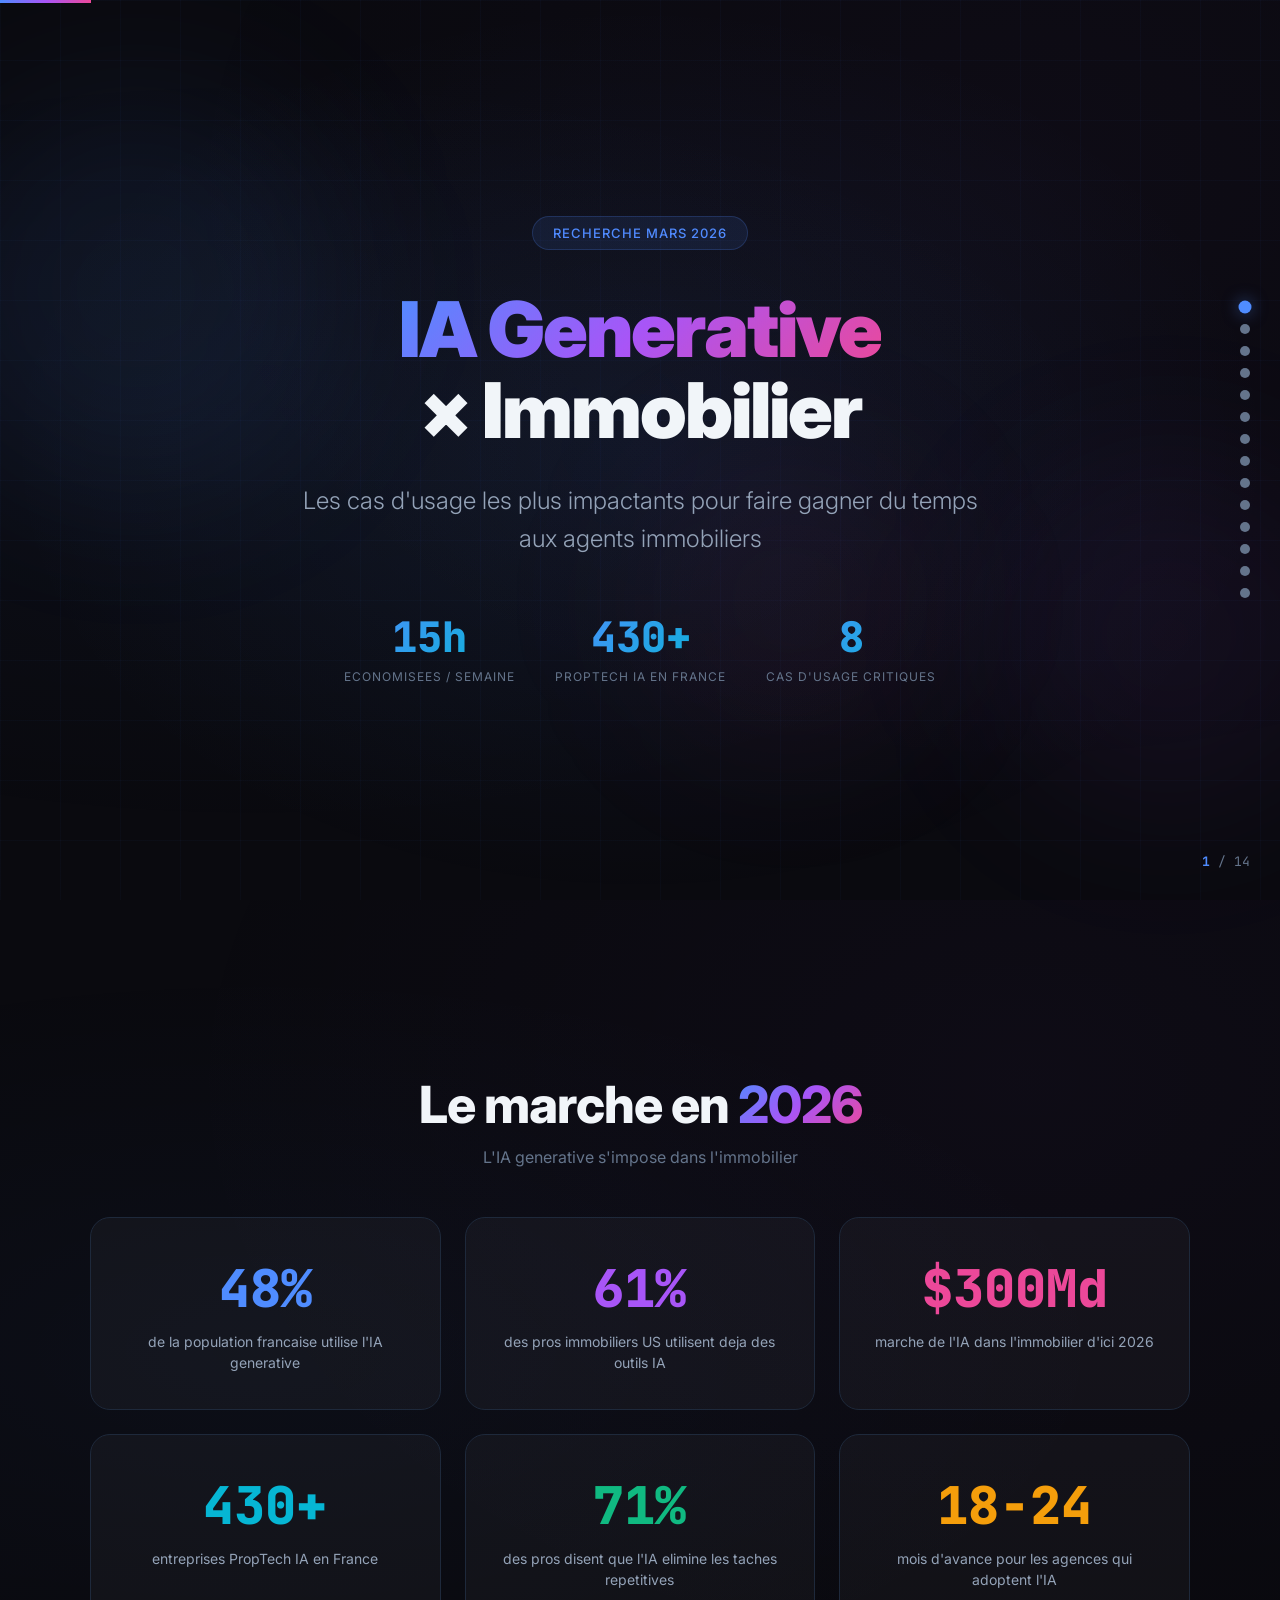
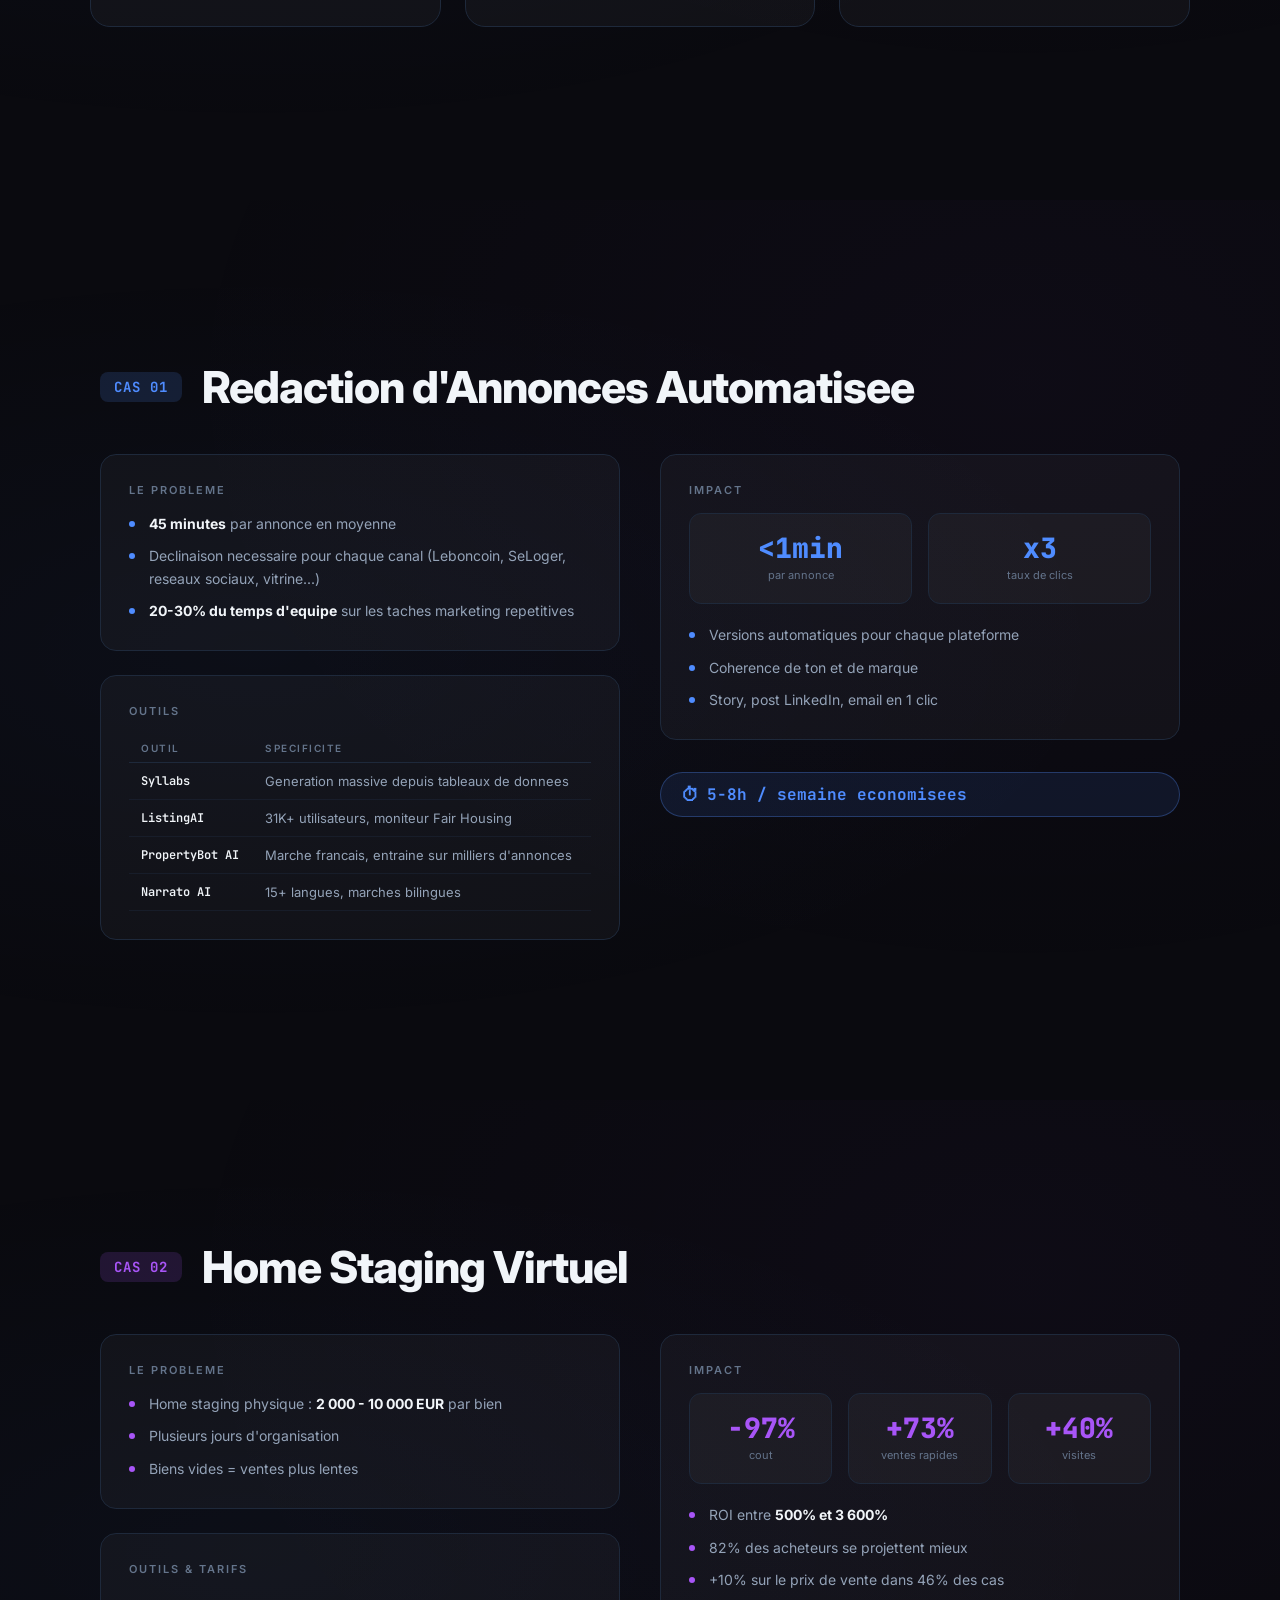
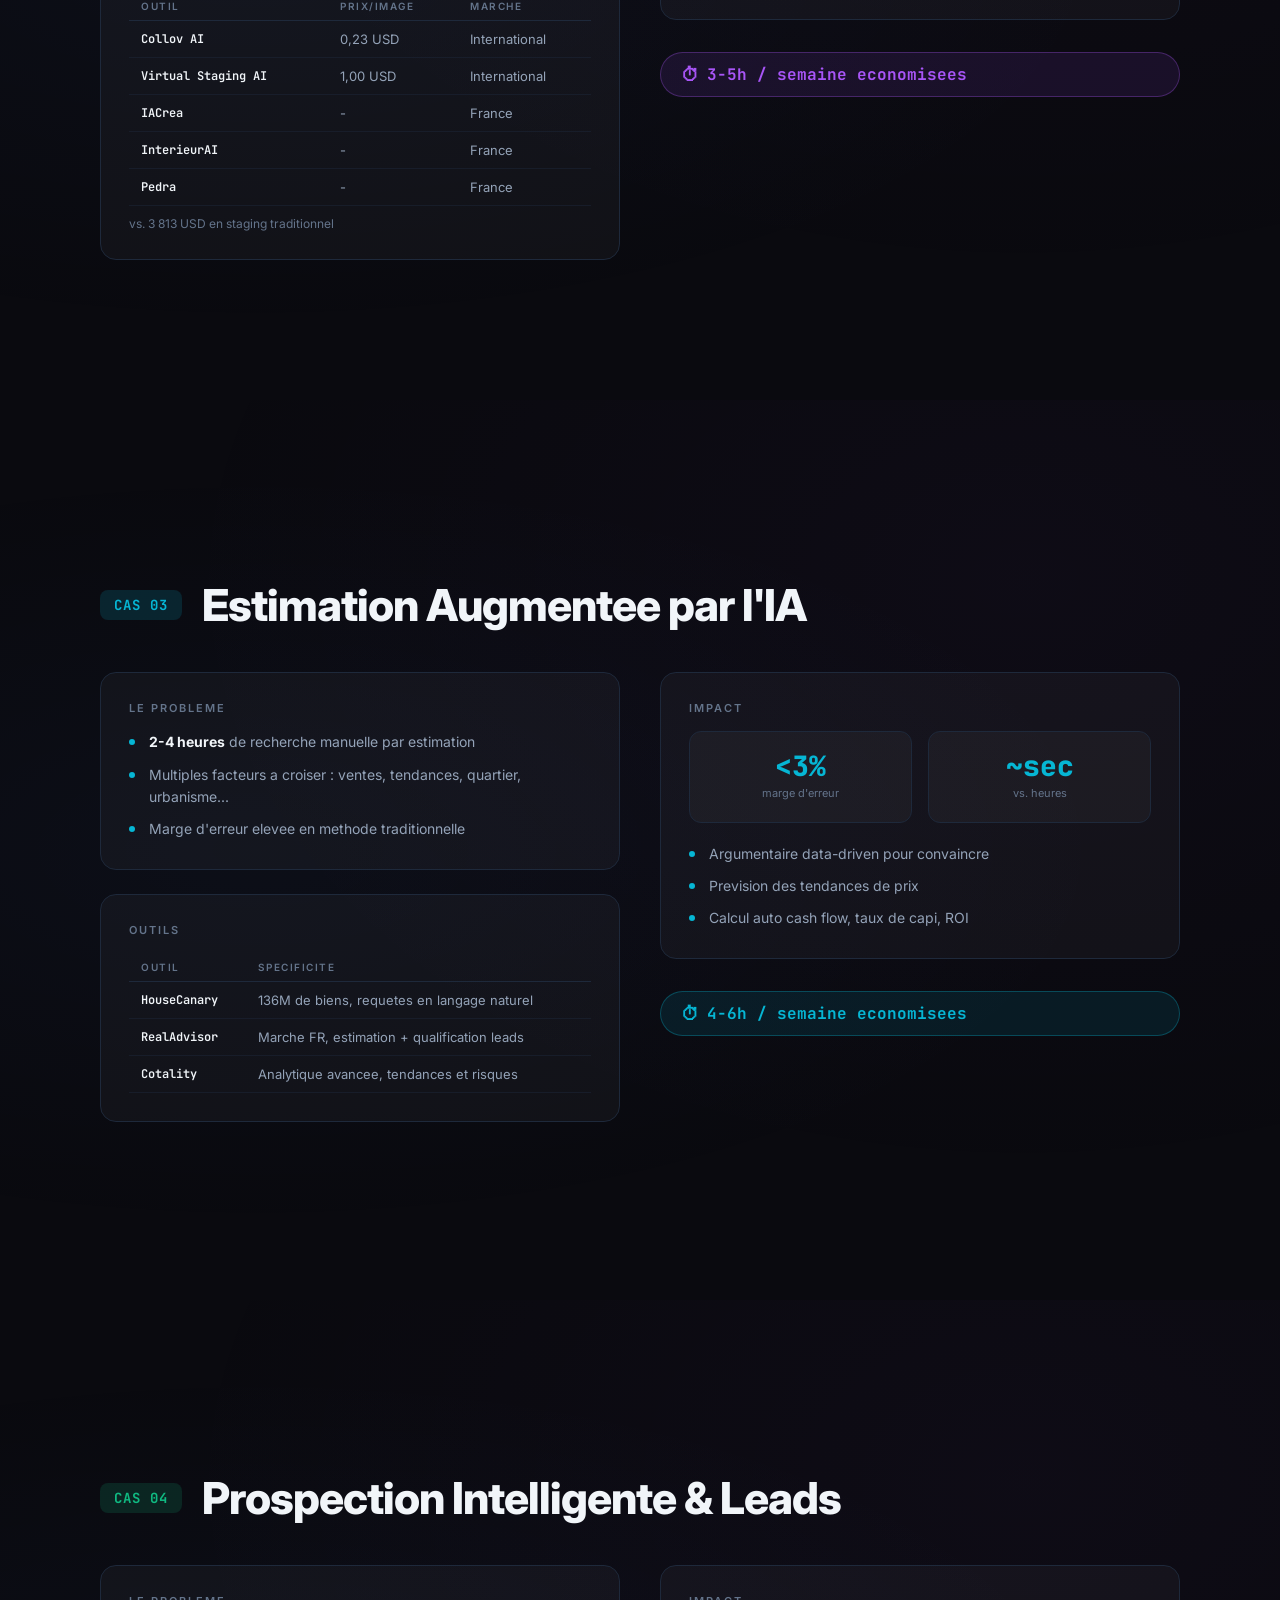
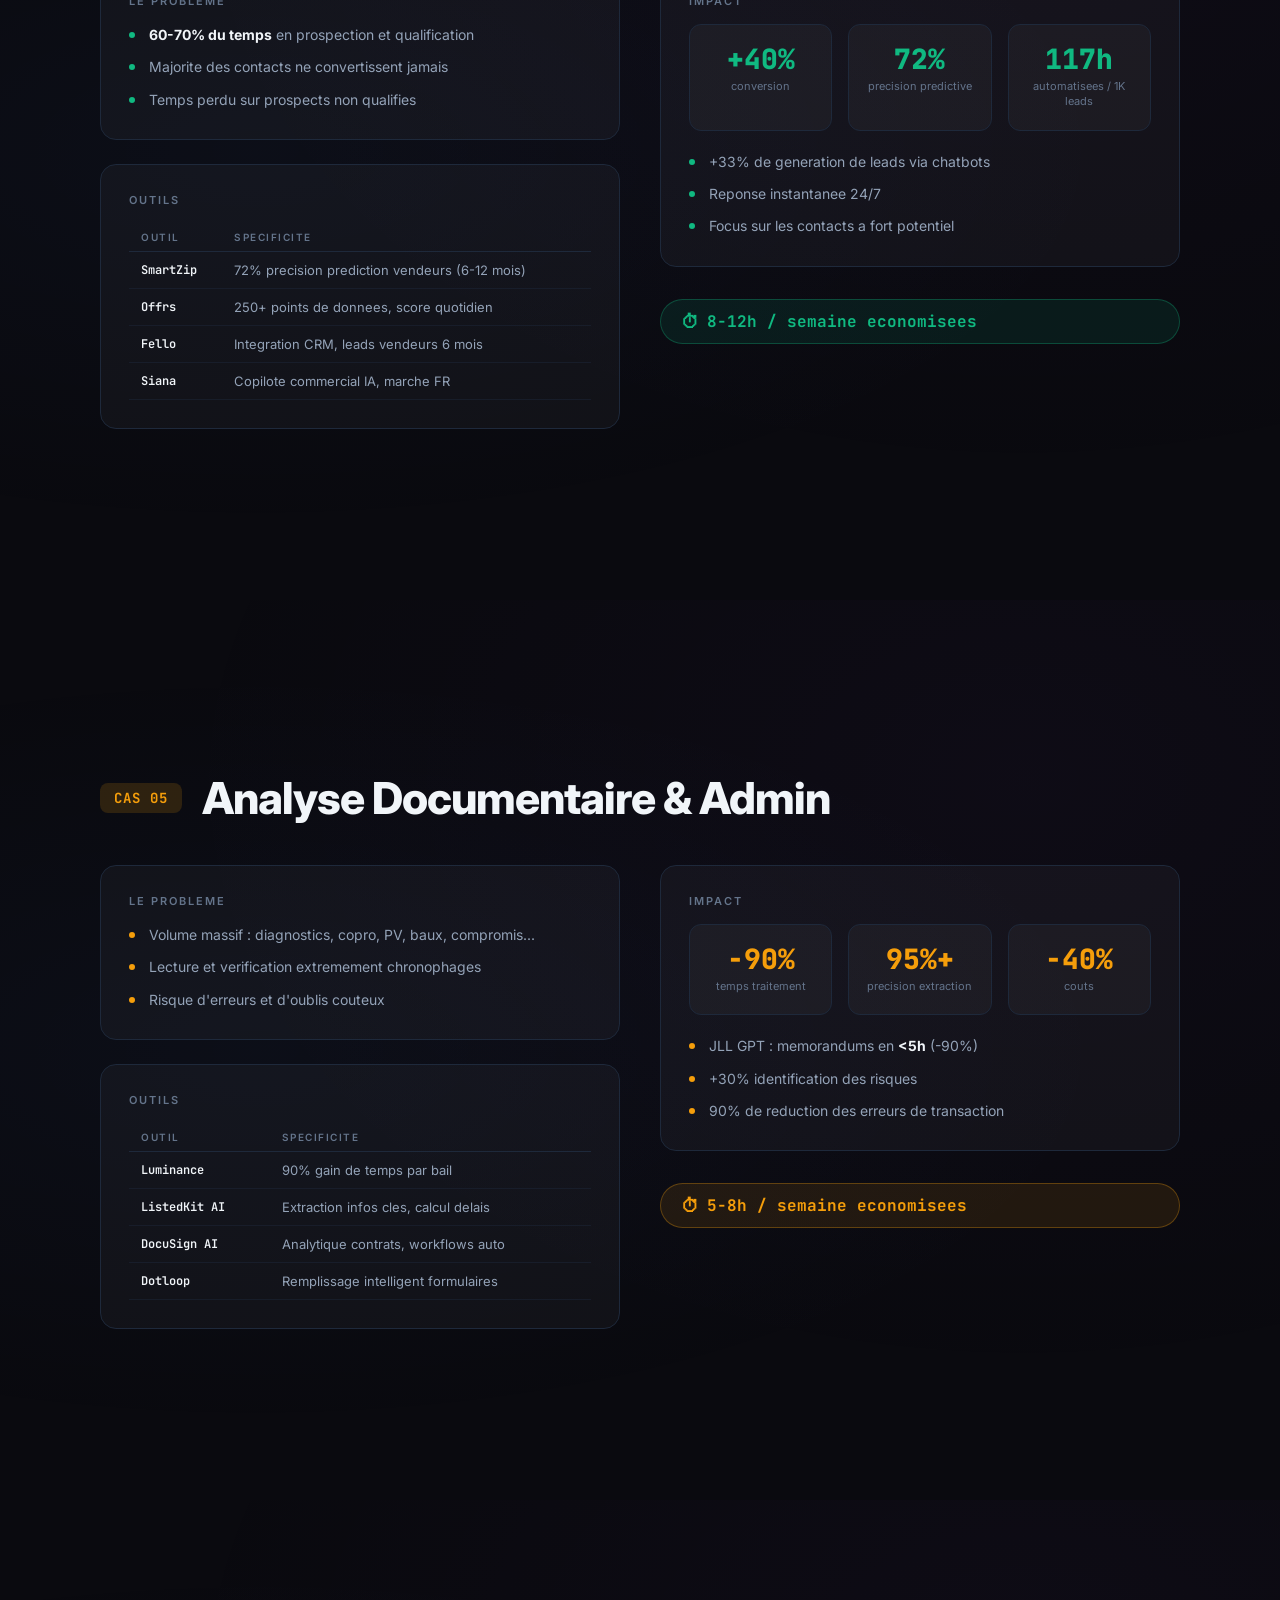
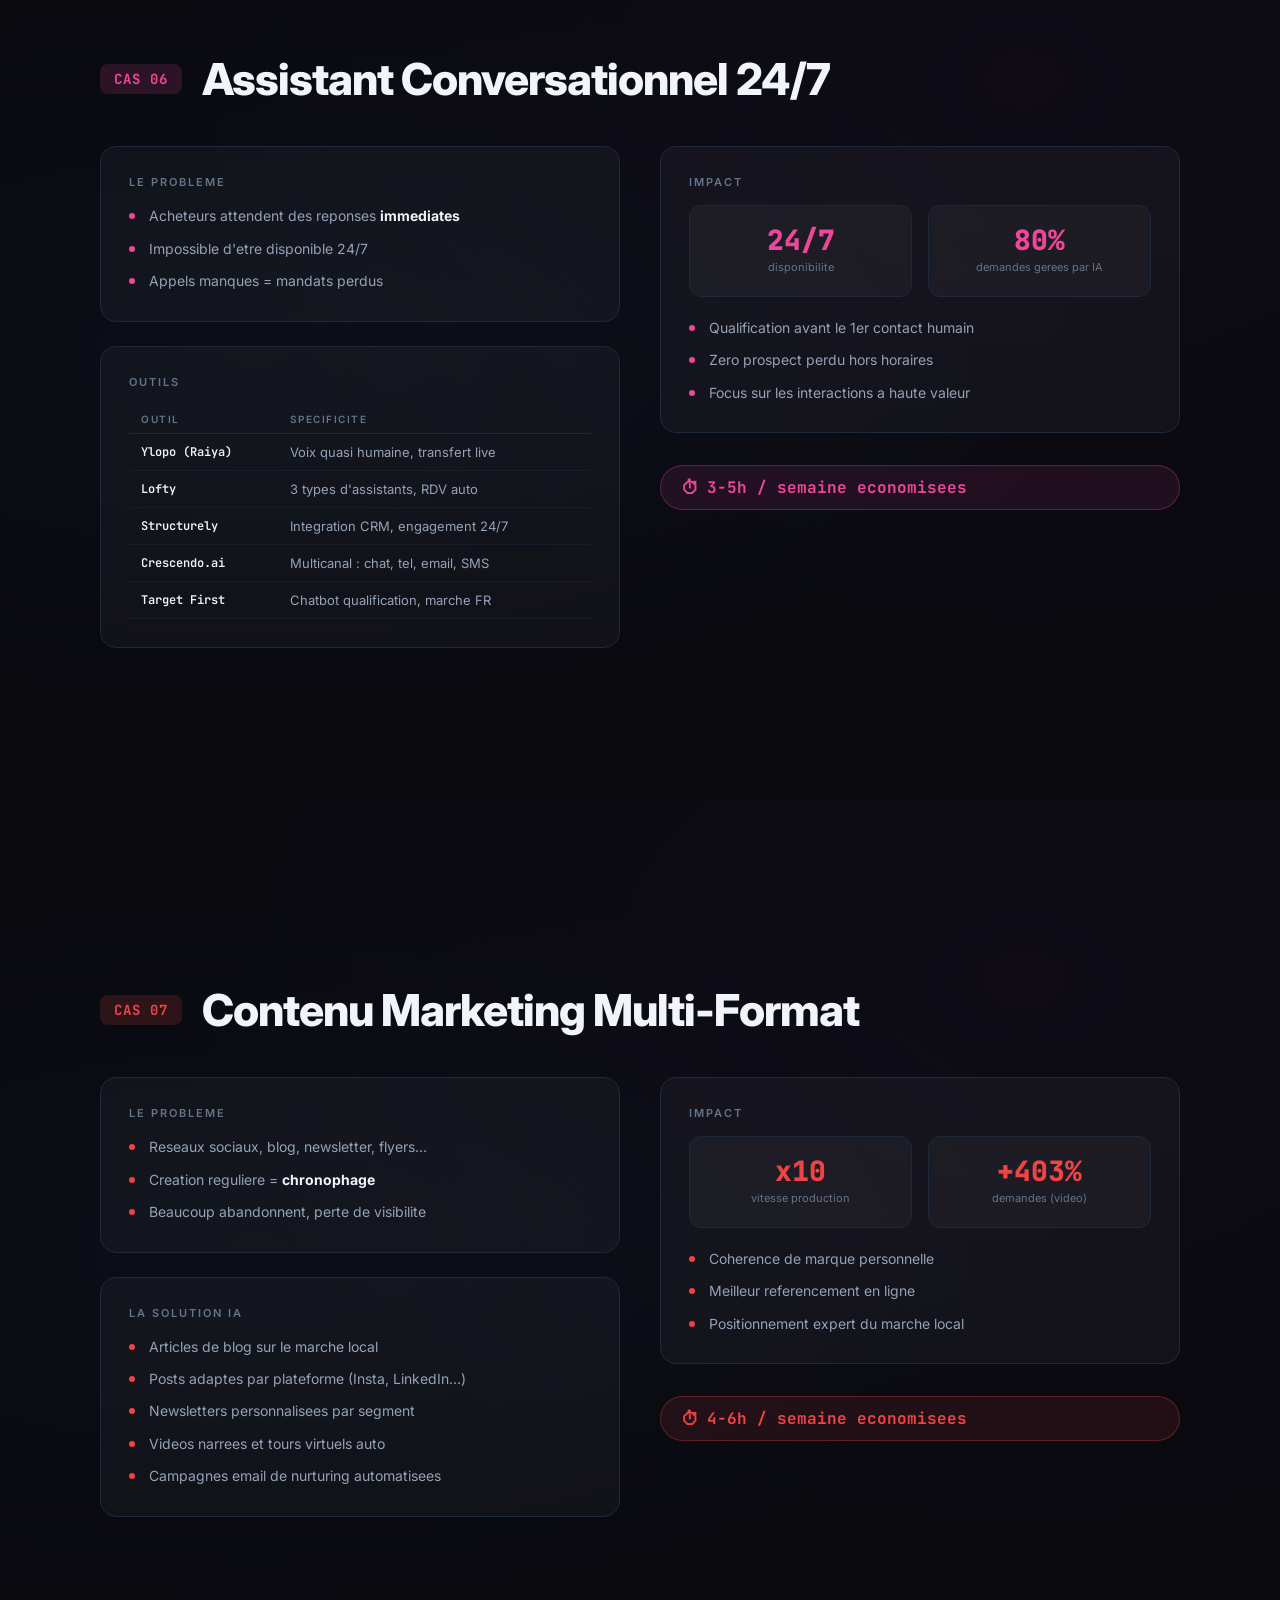
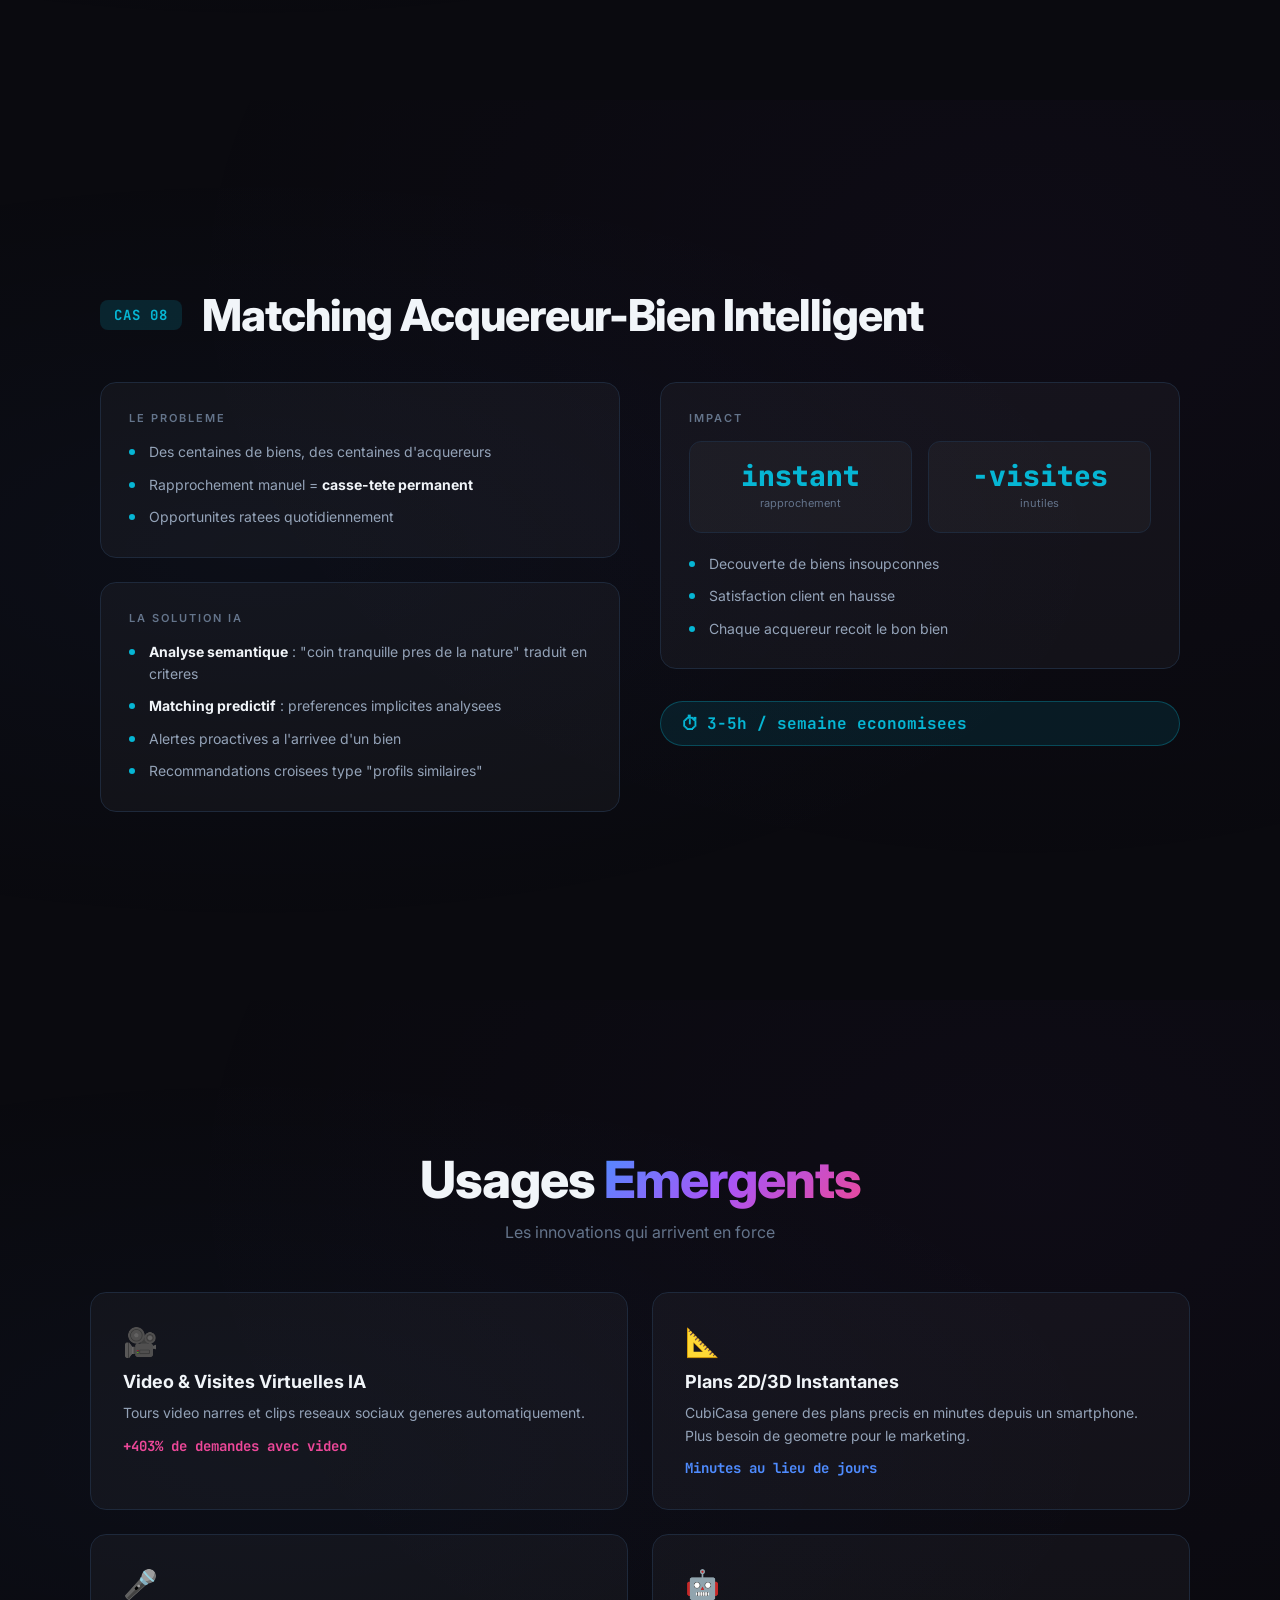
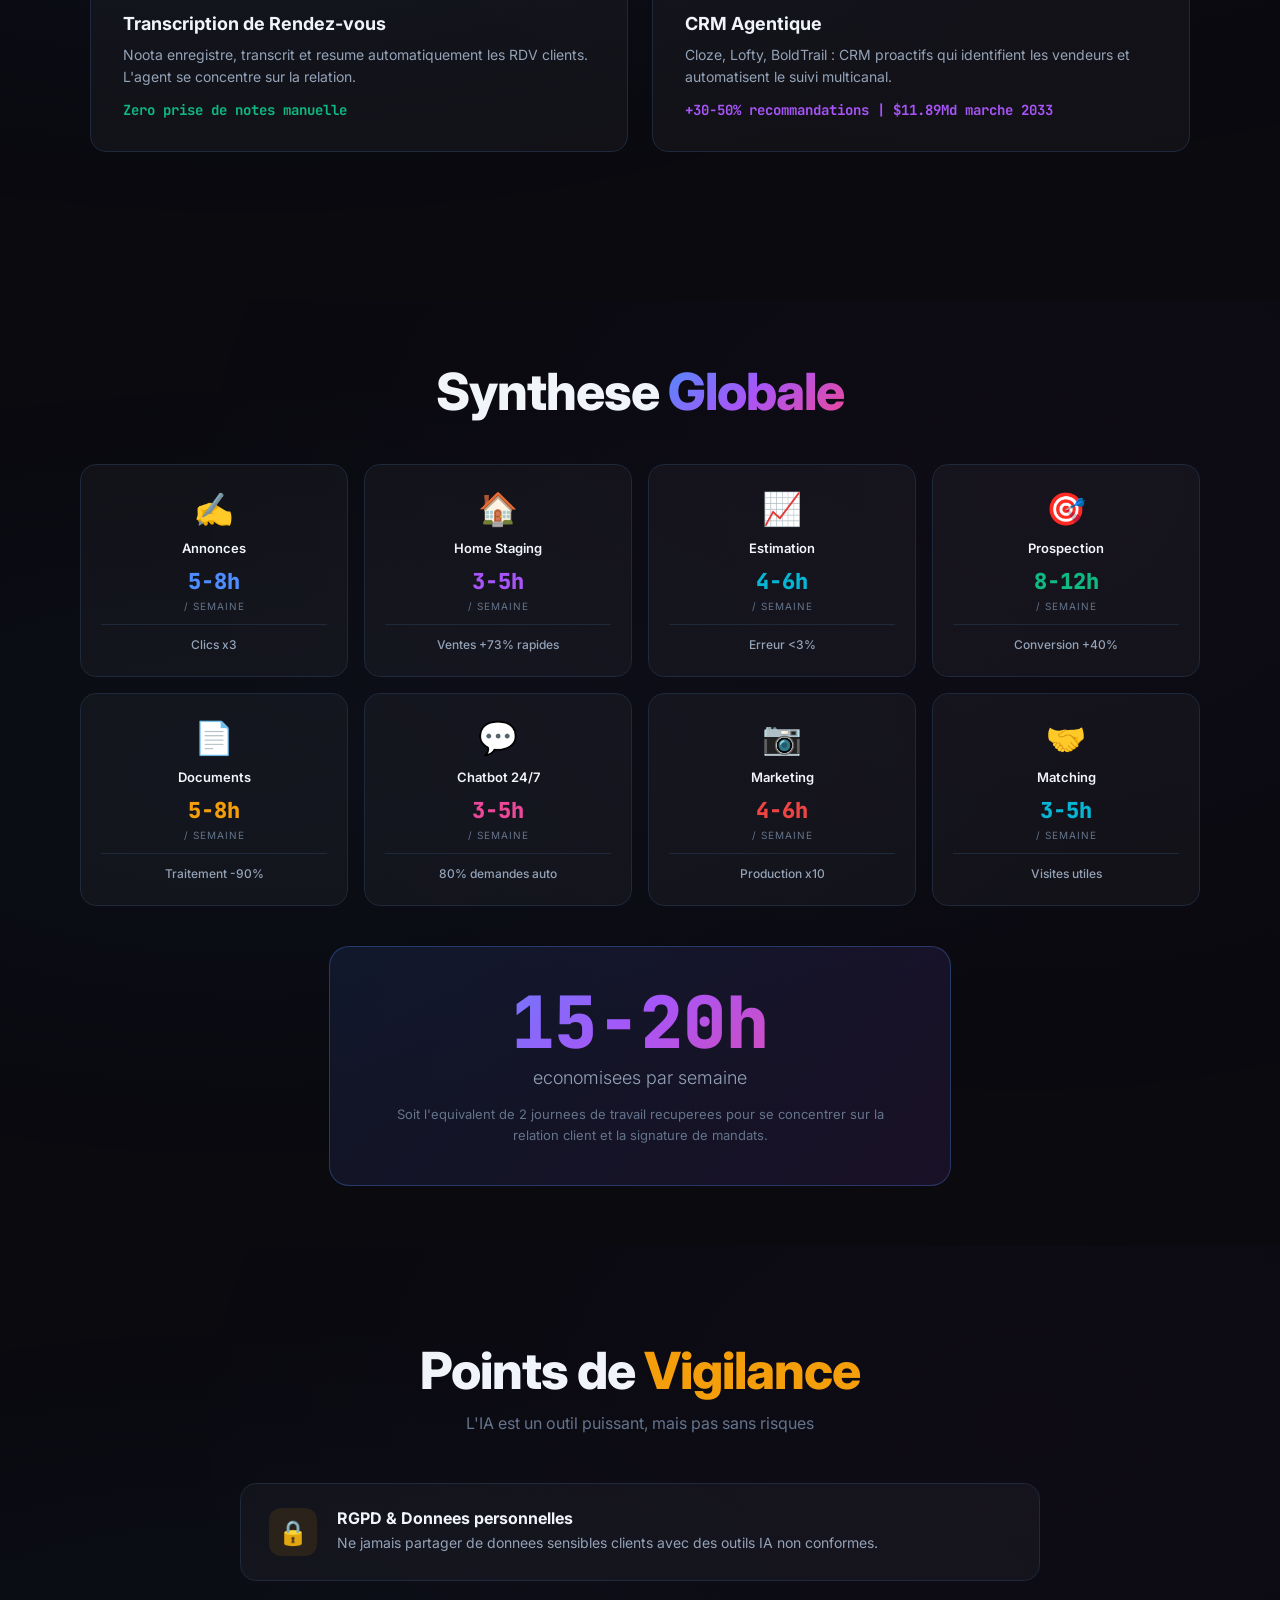
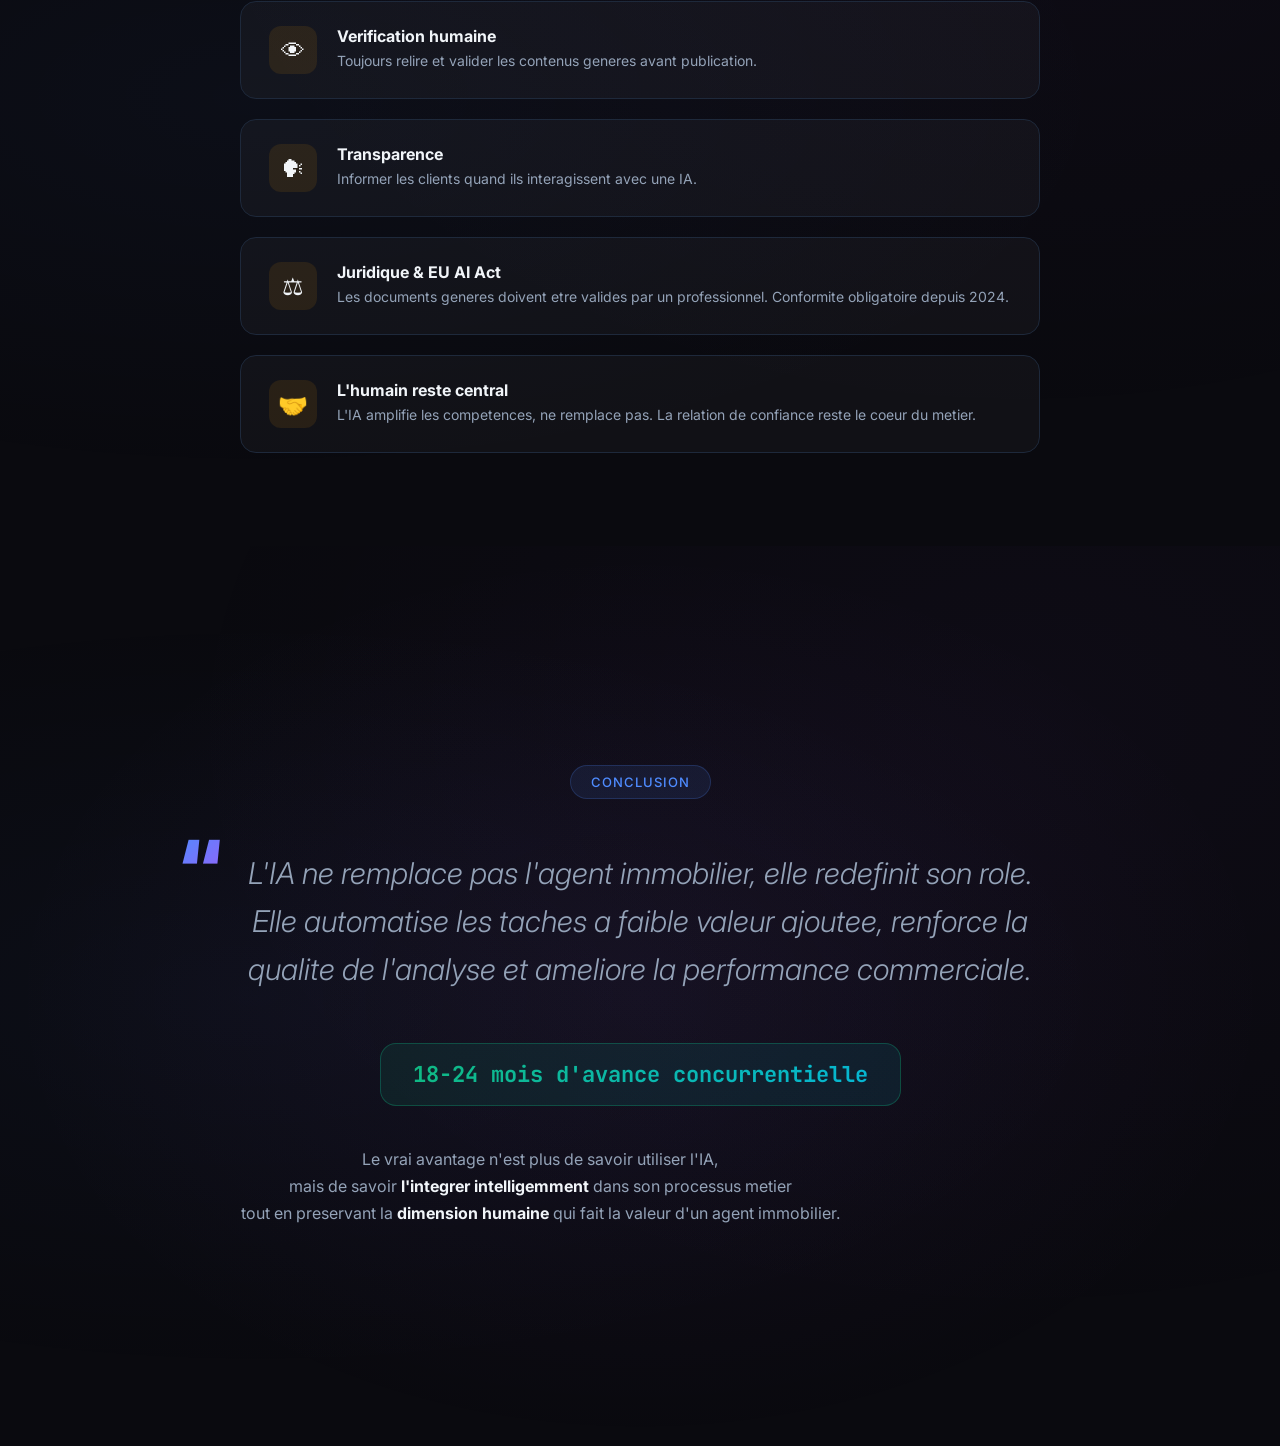
==== commit d0bcb29e: "Add index.html as entry point for the presentation Copy of presentation-ia-immobilier.html for easy " ====
--- a/index.html
+++ b/index.html
@@ -1,2083 +1,1601 @@
 <!DOCTYPE html>
 <html lang="fr">
 <head>
-    <meta charset="UTF-8">
-    <meta name="viewport" content="width=device-width, initial-scale=1.0">
-    <meta name="description" content="Cantine Populaire — Cuisine familiale 100% fait maison à Clichy. Créée par Émilie & Augustin, frère et sœur passionnés. Produits frais, de saison, locaux.">
-    <meta name="keywords" content="restaurant, cantine, Clichy, fait maison, cuisine familiale, traiteur, Émilie, Augustin">
-    <meta property="og:title" content="Cantine Populaire — Cuisine Familiale Fait Maison">
-    <meta property="og:description" content="Cantine de quartier à Clichy. Cuisine familiale 100% fait maison avec amour depuis 2018.">
-    <meta property="og:type" content="website">
-    <title>Cantine Populaire — Cuisine Familiale Fait Maison | Clichy</title>
-
-    <!-- Google Fonts -->
-    <link rel="preconnect" href="https://fonts.googleapis.com">
-    <link rel="preconnect" href="https://fonts.gstatic.com" crossorigin>
-    <link href="https://fonts.googleapis.com/css2?family=Cormorant+Garamond:ital,wght@0,300;0,400;0,500;0,600;0,700;1,300;1,400;1,500&family=Inter:wght@300;400;500;600&family=Playfair+Display:ital,wght@0,400;0,500;0,600;0,700;1,400;1,500&display=swap" rel="stylesheet">
-
-    <style>
-        /* ============================================
-           CSS RESET & VARIABLES
-           ============================================ */
-        :root {
-            --color-cream: #FDF6EE;
-            --color-cream-dark: #F5EDE3;
-            --color-terracotta: #C4704B;
-            --color-terracotta-dark: #A85A38;
-            --color-sage: #7A8B6F;
-            --color-sage-light: #96A88A;
-            --color-charcoal: #2C2C2C;
-            --color-charcoal-light: #4A4A4A;
-            --color-gold: #D4A574;
-            --color-gold-light: #E8C9A4;
-            --color-white: #FFFFFF;
-            --color-warm-gray: #8B8178;
-
-            --font-display: 'Playfair Display', Georgia, serif;
-            --font-accent: 'Cormorant Garamond', Georgia, serif;
-            --font-body: 'Inter', -apple-system, sans-serif;
-
-            --ease-smooth: cubic-bezier(0.25, 0.46, 0.45, 0.94);
-            --ease-bounce: cubic-bezier(0.68, -0.55, 0.265, 1.55);
-        }
-
-        *, *::before, *::after {
-            margin: 0;
-            padding: 0;
-            box-sizing: border-box;
-        }
-
-        html {
-            scroll-behavior: smooth;
-            font-size: 16px;
-        }
-
-        body {
-            font-family: var(--font-body);
-            color: var(--color-charcoal);
-            background-color: var(--color-cream);
-            line-height: 1.7;
-            overflow-x: hidden;
-            -webkit-font-smoothing: antialiased;
-        }
-
-        img {
-            max-width: 100%;
-            height: auto;
-            display: block;
-        }
-
-        a {
-            text-decoration: none;
-            color: inherit;
-            transition: color 0.3s var(--ease-smooth);
-        }
-
-        ul { list-style: none; }
-
-        /* ============================================
-           LOADING SCREEN
-           ============================================ */
-        .loader {
-            position: fixed;
-            inset: 0;
-            z-index: 10000;
-            background: var(--color-cream);
-            display: flex;
-            align-items: center;
-            justify-content: center;
-            flex-direction: column;
-            transition: opacity 0.8s var(--ease-smooth), visibility 0.8s;
-        }
-
-        .loader.hidden {
-            opacity: 0;
-            visibility: hidden;
-        }
-
-        .loader-text {
-            font-family: var(--font-accent);
-            font-size: 2rem;
-            color: var(--color-terracotta);
-            letter-spacing: 0.3em;
-            text-transform: uppercase;
-            animation: loaderPulse 1.5s ease-in-out infinite;
-        }
-
-        .loader-line {
-            width: 60px;
-            height: 2px;
-            background: var(--color-gold);
-            margin-top: 1.5rem;
-            animation: loaderExpand 1.5s ease-in-out infinite;
-        }
-
-        @keyframes loaderPulse {
-            0%, 100% { opacity: 0.4; }
-            50% { opacity: 1; }
-        }
-
-        @keyframes loaderExpand {
-            0%, 100% { width: 60px; }
-            50% { width: 120px; }
-        }
-
-        /* ============================================
-           NAVIGATION
-           ============================================ */
-        .nav {
-            position: fixed;
-            top: 0;
-            left: 0;
-            right: 0;
-            z-index: 1000;
-            padding: 1.5rem 3rem;
-            display: flex;
-            align-items: center;
-            justify-content: space-between;
-            transition: all 0.5s var(--ease-smooth);
-        }
-
-        .nav.scrolled {
-            background: rgba(253, 246, 238, 0.95);
-            backdrop-filter: blur(20px);
-            -webkit-backdrop-filter: blur(20px);
-            padding: 1rem 3rem;
-            box-shadow: 0 2px 40px rgba(0,0,0,0.06);
-        }
-
-        .nav-logo {
-            font-family: var(--font-accent);
-            font-size: 1.4rem;
-            font-weight: 500;
-            letter-spacing: 0.15em;
-            text-transform: uppercase;
-            color: var(--color-white);
-            transition: color 0.5s var(--ease-smooth);
-        }
-
-        .nav.scrolled .nav-logo {
-            color: var(--color-charcoal);
-        }
-
-        .nav-links {
-            display: flex;
-            gap: 2.5rem;
-            align-items: center;
-        }
-
-        .nav-links a {
-            font-family: var(--font-body);
-            font-size: 0.8rem;
-            font-weight: 500;
-            letter-spacing: 0.12em;
-            text-transform: uppercase;
-            color: rgba(255,255,255,0.85);
-            position: relative;
-            padding-bottom: 4px;
-            transition: color 0.3s var(--ease-smooth);
-        }
-
-        .nav.scrolled .nav-links a {
-            color: var(--color-charcoal-light);
-        }
-
-        .nav-links a::after {
-            content: '';
-            position: absolute;
-            bottom: 0;
-            left: 0;
-            width: 0;
-            height: 1.5px;
-            background: var(--color-terracotta);
-            transition: width 0.4s var(--ease-smooth);
-        }
-
-        .nav-links a:hover::after {
-            width: 100%;
-        }
-
-        .nav-links a:hover {
-            color: var(--color-white);
-        }
-
-        .nav.scrolled .nav-links a:hover {
-            color: var(--color-terracotta);
-        }
-
-        /* Mobile menu */
-        .nav-burger {
-            display: none;
-            flex-direction: column;
-            gap: 6px;
-            cursor: pointer;
-            z-index: 1001;
-        }
-
-        .nav-burger span {
-            width: 28px;
-            height: 2px;
-            background: var(--color-white);
-            transition: all 0.4s var(--ease-smooth);
-        }
-
-        .nav.scrolled .nav-burger span {
-            background: var(--color-charcoal);
-        }
-
-        .nav-burger.active span:nth-child(1) {
-            transform: rotate(45deg) translate(6px, 6px);
-        }
-
-        .nav-burger.active span:nth-child(2) {
-            opacity: 0;
-        }
-
-        .nav-burger.active span:nth-child(3) {
-            transform: rotate(-45deg) translate(6px, -6px);
-        }
-
-        /* ============================================
-           HERO SECTION
-           ============================================ */
-        .hero {
-            position: relative;
-            height: 100vh;
-            min-height: 700px;
-            display: flex;
-            align-items: center;
-            justify-content: center;
-            overflow: hidden;
-        }
-
-        .hero-bg {
-            position: absolute;
-            inset: 0;
-            background:
-                linear-gradient(135deg,
-                    rgba(44, 44, 44, 0.7) 0%,
-                    rgba(196, 112, 75, 0.4) 50%,
-                    rgba(44, 44, 44, 0.6) 100%),
-                linear-gradient(45deg,
-                    #3a2a1a 0%, #5c3d2e 25%, #7a5a40 50%, #4a3020 75%, #2c1a10 100%);
-            background-size: cover;
-            animation: heroBgShift 20s ease-in-out infinite alternate;
-        }
-
-        @keyframes heroBgShift {
-            0% { transform: scale(1); }
-            100% { transform: scale(1.05); }
-        }
-
-        /* Decorative grain texture */
-        .hero-bg::after {
-            content: '';
-            position: absolute;
-            inset: 0;
-            background-image: url("data:image/svg+xml,%3Csvg viewBox='0 0 256 256' xmlns='http://www.w3.org/2000/svg'%3E%3Cfilter id='noiseFilter'%3E%3CfeTurbulence type='fractalNoise' baseFrequency='0.65' numOctaves='3' stitchTiles='stitch'/%3E%3C/filter%3E%3Crect width='100%25' height='100%25' filter='url(%23noiseFilter)' opacity='0.08'/%3E%3C/svg%3E");
-            opacity: 0.4;
-            pointer-events: none;
-        }
-
-        .hero-content {
-            position: relative;
-            z-index: 2;
-            text-align: center;
-            padding: 0 2rem;
-            max-width: 900px;
-        }
-
-        .hero-badge {
-            display: inline-flex;
-            align-items: center;
-            gap: 0.75rem;
-            font-family: var(--font-body);
-            font-size: 0.7rem;
-            font-weight: 500;
-            letter-spacing: 0.3em;
-            text-transform: uppercase;
-            color: var(--color-gold-light);
-            margin-bottom: 2rem;
-            opacity: 0;
-            transform: translateY(20px);
-            animation: fadeUp 1s var(--ease-smooth) 0.5s forwards;
-        }
-
-        .hero-badge::before,
-        .hero-badge::after {
-            content: '';
-            width: 40px;
-            height: 1px;
-            background: var(--color-gold);
-        }
-
-        .hero-title {
-            font-family: var(--font-display);
-            font-size: clamp(3rem, 8vw, 6.5rem);
-            font-weight: 400;
-            line-height: 1.05;
-            color: var(--color-white);
-            margin-bottom: 0.5rem;
-            opacity: 0;
-            transform: translateY(30px);
-            animation: fadeUp 1.2s var(--ease-smooth) 0.7s forwards;
-        }
-
-        .hero-title em {
-            font-style: italic;
-            color: var(--color-gold-light);
-        }
-
-        .hero-subtitle {
-            font-family: var(--font-accent);
-            font-size: clamp(1.1rem, 2.5vw, 1.6rem);
-            font-weight: 300;
-            color: rgba(255,255,255,0.75);
-            margin-top: 1.5rem;
-            letter-spacing: 0.05em;
-            opacity: 0;
-            transform: translateY(20px);
-            animation: fadeUp 1s var(--ease-smooth) 1s forwards;
-        }
-
-        .hero-cta {
-            display: inline-flex;
-            gap: 1.5rem;
-            margin-top: 3rem;
-            opacity: 0;
-            transform: translateY(20px);
-            animation: fadeUp 1s var(--ease-smooth) 1.3s forwards;
-        }
-
-        .btn {
-            font-family: var(--font-body);
-            font-size: 0.75rem;
-            font-weight: 500;
-            letter-spacing: 0.2em;
-            text-transform: uppercase;
-            padding: 1rem 2.5rem;
-            border: none;
-            cursor: pointer;
-            transition: all 0.4s var(--ease-smooth);
-            position: relative;
-            overflow: hidden;
-        }
-
-        .btn-primary {
-            background: var(--color-terracotta);
-            color: var(--color-white);
-        }
-
-        .btn-primary:hover {
-            background: var(--color-terracotta-dark);
-            transform: translateY(-2px);
-            box-shadow: 0 10px 30px rgba(196, 112, 75, 0.3);
-        }
-
-        .btn-outline {
-            background: transparent;
-            color: var(--color-white);
-            border: 1.5px solid rgba(255,255,255,0.4);
-        }
-
-        .btn-outline:hover {
-            background: var(--color-white);
-            color: var(--color-charcoal);
-            border-color: var(--color-white);
-        }
-
-        .hero-scroll {
-            position: absolute;
-            bottom: 3rem;
-            left: 50%;
-            transform: translateX(-50%);
-            z-index: 2;
-            display: flex;
-            flex-direction: column;
-            align-items: center;
-            gap: 0.75rem;
-            opacity: 0;
-            animation: fadeUp 1s var(--ease-smooth) 2s forwards;
-        }
-
-        .hero-scroll span {
-            font-size: 0.65rem;
-            letter-spacing: 0.2em;
-            text-transform: uppercase;
-            color: rgba(255,255,255,0.5);
-            writing-mode: vertical-lr;
-        }
-
-        .hero-scroll-line {
-            width: 1px;
-            height: 50px;
-            background: linear-gradient(to bottom, var(--color-gold), transparent);
-            animation: scrollLine 2s ease-in-out infinite;
-        }
-
-        @keyframes scrollLine {
-            0%, 100% { transform: scaleY(1); opacity: 1; }
-            50% { transform: scaleY(0.5); opacity: 0.3; }
-        }
-
-        @keyframes fadeUp {
-            to {
-                opacity: 1;
-                transform: translateY(0);
-            }
-        }
-
-        /* ============================================
-           SECTION COMMON
-           ============================================ */
-        section {
-            padding: 7rem 2rem;
-        }
-
-        .container {
-            max-width: 1200px;
-            margin: 0 auto;
-        }
-
-        .section-label {
-            font-family: var(--font-body);
-            font-size: 0.7rem;
-            font-weight: 500;
-            letter-spacing: 0.3em;
-            text-transform: uppercase;
-            color: var(--color-terracotta);
-            margin-bottom: 1rem;
-        }
-
-        .section-title {
-            font-family: var(--font-display);
-            font-size: clamp(2rem, 4vw, 3.2rem);
-            font-weight: 400;
-            line-height: 1.2;
-            color: var(--color-charcoal);
-            margin-bottom: 1.5rem;
-        }
-
-        .section-title em {
-            font-style: italic;
-            color: var(--color-terracotta);
-        }
-
-        .section-divider {
-            width: 50px;
-            height: 1.5px;
-            background: var(--color-gold);
-            margin-bottom: 2rem;
-        }
-
-        /* Reveal animation */
-        .reveal {
-            opacity: 0;
-            transform: translateY(40px);
-            transition: opacity 0.8s var(--ease-smooth), transform 0.8s var(--ease-smooth);
-        }
-
-        .reveal.visible {
-            opacity: 1;
-            transform: translateY(0);
-        }
-
-        .reveal-delay-1 { transition-delay: 0.15s; }
-        .reveal-delay-2 { transition-delay: 0.3s; }
-        .reveal-delay-3 { transition-delay: 0.45s; }
-        .reveal-delay-4 { transition-delay: 0.6s; }
-
-        /* ============================================
-           MARQUEE BANNER
-           ============================================ */
-        .marquee {
-            background: var(--color-charcoal);
-            padding: 1.2rem 0;
-            overflow: hidden;
-            position: relative;
-        }
-
-        .marquee-track {
-            display: flex;
-            gap: 3rem;
-            animation: marquee 30s linear infinite;
-            width: max-content;
-        }
-
-        .marquee-item {
-            font-family: var(--font-accent);
-            font-size: 1rem;
-            font-weight: 300;
-            letter-spacing: 0.2em;
-            text-transform: uppercase;
-            color: var(--color-gold-light);
-            white-space: nowrap;
-            display: flex;
-            align-items: center;
-            gap: 3rem;
-        }
-
-        .marquee-item::after {
-            content: '✦';
-            font-size: 0.5rem;
-            color: var(--color-terracotta);
-        }
-
-        @keyframes marquee {
-            0% { transform: translateX(0); }
-            100% { transform: translateX(-50%); }
-        }
-
-        /* ============================================
-           ABOUT / HISTOIRE
-           ============================================ */
-        .about {
-            background: var(--color-cream);
-        }
-
-        .about-grid {
-            display: grid;
-            grid-template-columns: 1fr 1fr;
-            gap: 5rem;
-            align-items: center;
-        }
-
-        .about-image {
-            position: relative;
-            aspect-ratio: 4/5;
-            overflow: hidden;
-        }
-
-        .about-image-placeholder {
-            width: 100%;
-            height: 100%;
-            background:
-                linear-gradient(135deg,
-                    var(--color-terracotta) 0%,
-                    var(--color-gold) 50%,
-                    var(--color-sage) 100%);
-            display: flex;
-            align-items: center;
-            justify-content: center;
-            position: relative;
-        }
-
-        .about-image-placeholder::after {
-            content: '';
-            position: absolute;
-            inset: 0;
-            background-image: url("data:image/svg+xml,%3Csvg width='60' height='60' viewBox='0 0 60 60' xmlns='http://www.w3.org/2000/svg'%3E%3Cg fill='none' fill-rule='evenodd'%3E%3Cg fill='%23ffffff' fill-opacity='0.08'%3E%3Cpath d='M36 34v-4h-2v4h-4v2h4v4h2v-4h4v-2h-4zm0-30V0h-2v4h-4v2h4v4h2V6h4V4h-4zM6 34v-4H4v4H0v2h4v4h2v-4h4v-2H6zM6 4V0H4v4H0v2h4v4h2V6h4V4H6z'/%3E%3C/g%3E%3C/g%3E%3C/svg%3E");
-        }
-
-        .about-image-text {
-            position: relative;
-            z-index: 1;
-            text-align: center;
-            color: var(--color-white);
-        }
-
-        .about-image-text .emoji {
-            font-size: 4rem;
-            display: block;
-            margin-bottom: 1rem;
-        }
-
-        .about-image-text span {
-            font-family: var(--font-accent);
-            font-size: 1.2rem;
-            letter-spacing: 0.15em;
-            text-transform: uppercase;
-        }
-
-        .about-year {
-            position: absolute;
-            bottom: -20px;
-            right: -20px;
-            font-family: var(--font-display);
-            font-size: 8rem;
-            font-weight: 700;
-            color: var(--color-cream-dark);
-            line-height: 1;
-            z-index: -1;
-            opacity: 0.6;
-        }
-
-        .about-text p {
-            font-size: 1.05rem;
-            color: var(--color-charcoal-light);
-            margin-bottom: 1.5rem;
-            line-height: 1.9;
-        }
-
-        .about-text .highlight {
-            font-family: var(--font-accent);
-            font-size: 1.5rem;
-            font-weight: 400;
-            font-style: italic;
-            color: var(--color-terracotta);
-            line-height: 1.5;
-            border-left: 3px solid var(--color-gold);
-            padding-left: 1.5rem;
-            margin: 2rem 0;
-        }
-
-        .about-signature {
-            font-family: var(--font-accent);
-            font-size: 1.3rem;
-            font-style: italic;
-            color: var(--color-terracotta);
-            margin-top: 2rem;
-        }
-
-        /* ============================================
-           VALEURS / PHILOSOPHY
-           ============================================ */
-        .values {
-            background: var(--color-charcoal);
-            color: var(--color-white);
-            position: relative;
-            overflow: hidden;
-        }
-
-        .values::before {
-            content: '';
-            position: absolute;
-            top: -50%;
-            right: -20%;
-            width: 600px;
-            height: 600px;
-            background: radial-gradient(circle, rgba(196, 112, 75, 0.1) 0%, transparent 70%);
-            pointer-events: none;
-        }
-
-        .values .section-title {
-            color: var(--color-white);
-        }
-
-        .values-grid {
-            display: grid;
-            grid-template-columns: repeat(3, 1fr);
-            gap: 3rem;
-            margin-top: 4rem;
-        }
-
-        .value-card {
-            padding: 2.5rem;
-            border: 1px solid rgba(255,255,255,0.08);
-            transition: all 0.5s var(--ease-smooth);
-            position: relative;
-            overflow: hidden;
-        }
-
-        .value-card::before {
-            content: '';
-            position: absolute;
-            top: 0;
-            left: 0;
-            width: 100%;
-            height: 3px;
-            background: linear-gradient(90deg, var(--color-terracotta), var(--color-gold));
-            transform: scaleX(0);
-            transform-origin: left;
-            transition: transform 0.5s var(--ease-smooth);
-        }
-
-        .value-card:hover::before {
-            transform: scaleX(1);
-        }
-
-        .value-card:hover {
-            border-color: rgba(255,255,255,0.15);
-            transform: translateY(-5px);
-        }
-
-        .value-icon {
-            font-size: 2.5rem;
-            margin-bottom: 1.5rem;
-            display: block;
-        }
-
-        .value-card h3 {
-            font-family: var(--font-display);
-            font-size: 1.4rem;
-            font-weight: 400;
-            margin-bottom: 1rem;
-        }
-
-        .value-card p {
-            font-size: 0.95rem;
-            color: rgba(255,255,255,0.6);
-            line-height: 1.8;
-        }
-
-        /* ============================================
-           MENU SECTION
-           ============================================ */
-        .menu-section {
-            background: var(--color-cream);
-            position: relative;
-        }
-
-        .menu-header {
-            text-align: center;
-            margin-bottom: 4rem;
-        }
-
-        .menu-header .section-label,
-        .menu-header .section-divider {
-            margin-left: auto;
-            margin-right: auto;
-        }
-
-        .menu-header .section-title {
-            max-width: 600px;
-            margin-left: auto;
-            margin-right: auto;
-        }
-
-        .menu-price-banner {
-            display: inline-flex;
-            align-items: center;
-            gap: 1rem;
-            background: var(--color-charcoal);
-            color: var(--color-white);
-            padding: 1rem 2.5rem;
-            margin-top: 1.5rem;
-            font-family: var(--font-accent);
-            font-size: 1.1rem;
-            letter-spacing: 0.1em;
-        }
-
-        .menu-price-banner strong {
-            font-family: var(--font-display);
-            font-size: 2rem;
-            color: var(--color-gold-light);
-        }
-
-        .menu-grid {
-            display: grid;
-            grid-template-columns: repeat(2, 1fr);
-            gap: 2rem;
-        }
-
-        .menu-card {
-            background: var(--color-white);
-            padding: 2.5rem;
-            transition: all 0.4s var(--ease-smooth);
-            position: relative;
-            overflow: hidden;
-        }
-
-        .menu-card::after {
-            content: '';
-            position: absolute;
-            bottom: 0;
-            left: 0;
-            right: 0;
-            height: 3px;
-            background: linear-gradient(90deg, var(--color-terracotta), var(--color-gold), var(--color-sage));
-            transform: scaleX(0);
-            transition: transform 0.5s var(--ease-smooth);
-        }
-
-        .menu-card:hover::after {
-            transform: scaleX(1);
-        }
-
-        .menu-card:hover {
-            transform: translateY(-3px);
-            box-shadow: 0 15px 40px rgba(0,0,0,0.06);
-        }
-
-        .menu-card-tag {
-            font-family: var(--font-body);
-            font-size: 0.65rem;
-            font-weight: 600;
-            letter-spacing: 0.2em;
-            text-transform: uppercase;
-            color: var(--color-terracotta);
-            margin-bottom: 0.75rem;
-        }
-
-        .menu-card h3 {
-            font-family: var(--font-display);
-            font-size: 1.5rem;
-            font-weight: 400;
-            margin-bottom: 1rem;
-            line-height: 1.3;
-        }
-
-        .menu-card p {
-            font-size: 0.95rem;
-            color: var(--color-charcoal-light);
-            line-height: 1.7;
-        }
-
-        .menu-card-icons {
-            display: flex;
-            gap: 0.5rem;
-            margin-top: 1.5rem;
-            flex-wrap: wrap;
-        }
-
-        .menu-icon {
-            font-size: 0.65rem;
-            font-weight: 500;
-            letter-spacing: 0.1em;
-            text-transform: uppercase;
-            padding: 0.3rem 0.7rem;
-            border: 1px solid var(--color-sage-light);
-            color: var(--color-sage);
-        }
-
-        .menu-note {
-            text-align: center;
-            margin-top: 3rem;
-            font-family: var(--font-accent);
-            font-size: 1.2rem;
-            font-style: italic;
-            color: var(--color-warm-gray);
-        }
-
-        /* ============================================
-           GALLERY
-           ============================================ */
-        .gallery {
-            background: var(--color-white);
-            padding-bottom: 5rem;
-        }
-
-        .gallery-header {
-            text-align: center;
-            margin-bottom: 4rem;
-        }
-
-        .gallery-header .section-label,
-        .gallery-header .section-divider {
-            margin-left: auto;
-            margin-right: auto;
-        }
-
-        .gallery-grid {
-            display: grid;
-            grid-template-columns: repeat(4, 1fr);
-            grid-template-rows: repeat(2, 280px);
-            gap: 1rem;
-        }
-
-        .gallery-item {
-            position: relative;
-            overflow: hidden;
-            cursor: pointer;
-        }
-
-        .gallery-item:nth-child(1) {
-            grid-column: span 2;
-            grid-row: span 2;
-        }
-
-        .gallery-item-bg {
-            width: 100%;
-            height: 100%;
-            transition: transform 0.6s var(--ease-smooth);
-        }
-
-        .gallery-item:hover .gallery-item-bg {
-            transform: scale(1.08);
-        }
-
-        .gallery-item-overlay {
-            position: absolute;
-            inset: 0;
-            background: linear-gradient(to top, rgba(44,44,44,0.7) 0%, transparent 60%);
-            opacity: 0;
-            transition: opacity 0.4s var(--ease-smooth);
-            display: flex;
-            align-items: flex-end;
-            padding: 1.5rem;
-        }
-
-        .gallery-item:hover .gallery-item-overlay {
-            opacity: 1;
-        }
-
-        .gallery-item-overlay span {
-            font-family: var(--font-accent);
-            font-size: 1.1rem;
-            color: var(--color-white);
-            letter-spacing: 0.05em;
-        }
-
-        /* Color-based gallery placeholders */
-        .gallery-color-1 { background: linear-gradient(135deg, #D4A574, #C4704B); }
-        .gallery-color-2 { background: linear-gradient(135deg, #7A8B6F, #96A88A); }
-        .gallery-color-3 { background: linear-gradient(135deg, #C4704B, #A85A38); }
-        .gallery-color-4 { background: linear-gradient(135deg, #E8C9A4, #D4A574); }
-        .gallery-color-5 { background: linear-gradient(135deg, #96A88A, #7A8B6F); }
-        .gallery-color-6 { background: linear-gradient(135deg, #A85A38, #7A5A40); }
-
-        .gallery-item-emoji {
-            position: absolute;
-            top: 50%;
-            left: 50%;
-            transform: translate(-50%, -50%);
-            font-size: 3rem;
-            opacity: 0.6;
-            transition: all 0.4s var(--ease-smooth);
-        }
-
-        .gallery-item:nth-child(1) .gallery-item-emoji {
-            font-size: 5rem;
-        }
-
-        .gallery-item:hover .gallery-item-emoji {
-            opacity: 0.9;
-            transform: translate(-50%, -50%) scale(1.2);
-        }
-
-        /* ============================================
-           TRAITEUR / EVENTS
-           ============================================ */
-        .events {
-            background: var(--color-cream-dark);
-            position: relative;
-        }
-
-        .events-grid {
-            display: grid;
-            grid-template-columns: 1fr 1fr;
-            gap: 5rem;
-            align-items: center;
-        }
-
-        .events-content {
-            order: 2;
-        }
-
-        .events-visual {
-            order: 1;
-            position: relative;
-        }
-
-        .events-visual-box {
-            aspect-ratio: 1;
-            background: linear-gradient(135deg, var(--color-charcoal) 0%, var(--color-charcoal-light) 100%);
-            display: flex;
-            align-items: center;
-            justify-content: center;
-            position: relative;
-            overflow: hidden;
-        }
-
-        .events-visual-box::before {
-            content: '';
-            position: absolute;
-            inset: 20px;
-            border: 1px solid rgba(212, 165, 116, 0.3);
-        }
-
-        .events-visual-box .visual-text {
-            text-align: center;
-            z-index: 1;
-        }
-
-        .events-visual-box .visual-text .big-emoji {
-            font-size: 4rem;
-            display: block;
-            margin-bottom: 1rem;
-        }
-
-        .events-visual-box .visual-text p {
-            font-family: var(--font-accent);
-            font-size: 1.3rem;
-            color: var(--color-gold-light);
-            letter-spacing: 0.15em;
-            text-transform: uppercase;
-        }
-
-        .events-list {
-            margin-top: 2.5rem;
-        }
-
-        .events-list-item {
-            display: flex;
-            align-items: flex-start;
-            gap: 1rem;
-            padding: 1.5rem 0;
-            border-bottom: 1px solid rgba(0,0,0,0.06);
-        }
-
-        .events-list-item:last-child {
-            border-bottom: none;
-        }
-
-        .events-list-num {
-            font-family: var(--font-display);
-            font-size: 1.8rem;
-            font-weight: 600;
-            color: var(--color-terracotta);
-            line-height: 1;
-            min-width: 2.5rem;
-        }
-
-        .events-list-item h4 {
-            font-family: var(--font-display);
-            font-size: 1.15rem;
-            font-weight: 500;
-            margin-bottom: 0.3rem;
-        }
-
-        .events-list-item p {
-            font-size: 0.9rem;
-            color: var(--color-charcoal-light);
-            line-height: 1.6;
-        }
-
-        /* ============================================
-           TESTIMONIALS
-           ============================================ */
-        .testimonials {
-            background: var(--color-white);
-            overflow: hidden;
-        }
-
-        .testimonials-header {
-            text-align: center;
-            margin-bottom: 4rem;
-        }
-
-        .testimonials-header .section-label,
-        .testimonials-header .section-divider {
-            margin-left: auto;
-            margin-right: auto;
-        }
-
-        .testimonials-slider {
-            display: grid;
-            grid-template-columns: repeat(3, 1fr);
-            gap: 2rem;
-        }
-
-        .testimonial-card {
-            background: var(--color-cream);
-            padding: 2.5rem;
-            position: relative;
-            transition: all 0.4s var(--ease-smooth);
-        }
-
-        .testimonial-card:hover {
-            transform: translateY(-5px);
-            box-shadow: 0 15px 40px rgba(0,0,0,0.06);
-        }
-
-        .testimonial-stars {
-            color: var(--color-gold);
-            font-size: 0.9rem;
-            letter-spacing: 3px;
-            margin-bottom: 1.5rem;
-        }
-
-        .testimonial-card blockquote {
-            font-family: var(--font-accent);
-            font-size: 1.15rem;
-            font-style: italic;
-            line-height: 1.7;
-            color: var(--color-charcoal-light);
-            margin-bottom: 1.5rem;
-        }
-
-        .testimonial-author {
-            font-family: var(--font-body);
-            font-size: 0.8rem;
-            font-weight: 600;
-            letter-spacing: 0.1em;
-            text-transform: uppercase;
-            color: var(--color-terracotta);
-        }
-
-        .testimonial-source {
-            font-size: 0.75rem;
-            color: var(--color-warm-gray);
-            margin-top: 0.25rem;
-        }
-
-        /* ============================================
-           INSTAGRAM SECTION
-           ============================================ */
-        .instagram {
-            background: var(--color-charcoal);
-            padding: 5rem 2rem;
-            text-align: center;
-        }
-
-        .instagram .section-label {
-            color: var(--color-gold-light);
-        }
-
-        .instagram .section-title {
-            color: var(--color-white);
-        }
-
-        .instagram .section-divider {
-            margin-left: auto;
-            margin-right: auto;
-        }
-
-        .instagram-handle {
-            font-family: var(--font-accent);
-            font-size: 1.3rem;
-            color: var(--color-gold-light);
-            margin-bottom: 2.5rem;
-            display: inline-block;
-            padding: 0.75rem 2rem;
-            border: 1px solid rgba(212, 165, 116, 0.3);
-            transition: all 0.3s var(--ease-smooth);
-        }
-
-        .instagram-handle:hover {
-            background: rgba(212, 165, 116, 0.1);
-            border-color: var(--color-gold);
-        }
-
-        .instagram-grid {
-            display: grid;
-            grid-template-columns: repeat(6, 1fr);
-            gap: 4px;
-            max-width: 900px;
-            margin: 0 auto;
-        }
-
-        .instagram-item {
-            aspect-ratio: 1;
-            position: relative;
-            overflow: hidden;
-            cursor: pointer;
-        }
-
-        .instagram-item-bg {
-            width: 100%;
-            height: 100%;
-            transition: transform 0.4s var(--ease-smooth);
-        }
-
-        .instagram-item:hover .instagram-item-bg {
-            transform: scale(1.1);
-        }
-
-        .ig-color-1 { background: linear-gradient(135deg, #e8c9a4, #c4704b); }
-        .ig-color-2 { background: linear-gradient(135deg, #96a88a, #7a8b6f); }
-        .ig-color-3 { background: linear-gradient(135deg, #d4a574, #a85a38); }
-        .ig-color-4 { background: linear-gradient(135deg, #c4704b, #7a5a40); }
-        .ig-color-5 { background: linear-gradient(135deg, #7a8b6f, #4a6040); }
-        .ig-color-6 { background: linear-gradient(135deg, #a85a38, #d4a574); }
-
-        /* ============================================
-           CONTACT / INFO
-           ============================================ */
-        .contact {
-            background: var(--color-cream);
-        }
-
-        .contact-grid {
-            display: grid;
-            grid-template-columns: 1fr 1fr;
-            gap: 5rem;
-        }
-
-        .contact-info h3 {
-            font-family: var(--font-display);
-            font-size: 1.5rem;
-            font-weight: 400;
-            margin-bottom: 0.5rem;
-            margin-top: 2rem;
-        }
-
-        .contact-info h3:first-child {
-            margin-top: 0;
-        }
-
-        .contact-info p {
-            font-size: 1rem;
-            color: var(--color-charcoal-light);
-            line-height: 1.8;
-        }
-
-        .contact-info a {
-            color: var(--color-terracotta);
-        }
-
-        .contact-info a:hover {
-            color: var(--color-terracotta-dark);
-        }
-
-        .contact-hours {
-            margin-top: 2rem;
-        }
-
-        .contact-hours-row {
-            display: flex;
-            justify-content: space-between;
-            padding: 0.75rem 0;
-            border-bottom: 1px solid rgba(0,0,0,0.06);
-            font-size: 0.95rem;
-        }
-
-        .contact-hours-row .day {
-            font-weight: 500;
-        }
-
-        .contact-hours-row .time {
-            color: var(--color-charcoal-light);
-        }
-
-        .contact-map {
-            position: relative;
-            aspect-ratio: 1;
-            background: var(--color-charcoal);
-            display: flex;
-            align-items: center;
-            justify-content: center;
-            overflow: hidden;
-        }
-
-        .contact-map-content {
-            text-align: center;
-            z-index: 1;
-        }
-
-        .contact-map-content .pin {
-            font-size: 3rem;
-            display: block;
-            margin-bottom: 1rem;
-            animation: pinBounce 2s ease-in-out infinite;
-        }
-
-        @keyframes pinBounce {
-            0%, 100% { transform: translateY(0); }
-            50% { transform: translateY(-10px); }
-        }
-
-        .contact-map-content p {
-            font-family: var(--font-accent);
-            font-size: 1.1rem;
-            color: var(--color-gold-light);
-            letter-spacing: 0.05em;
-        }
-
-        .contact-map-content .address {
-            margin-top: 0.5rem;
-            font-family: var(--font-body);
-            font-size: 0.85rem;
-            color: rgba(255,255,255,0.5);
-        }
-
-        .contact-map-btn {
-            display: inline-block;
-            margin-top: 1.5rem;
-            padding: 0.75rem 2rem;
-            border: 1px solid var(--color-gold);
-            color: var(--color-gold-light);
-            font-family: var(--font-body);
-            font-size: 0.75rem;
-            letter-spacing: 0.15em;
-            text-transform: uppercase;
-            transition: all 0.3s var(--ease-smooth);
-        }
-
-        .contact-map-btn:hover {
-            background: var(--color-gold);
-            color: var(--color-charcoal);
-        }
-
-        /* ============================================
-           FOOTER
-           ============================================ */
-        .footer {
-            background: var(--color-charcoal);
-            color: var(--color-white);
-            padding: 5rem 2rem 2rem;
-        }
-
-        .footer-top {
-            display: grid;
-            grid-template-columns: 2fr 1fr 1fr;
-            gap: 4rem;
-            padding-bottom: 4rem;
-            border-bottom: 1px solid rgba(255,255,255,0.08);
-        }
-
-        .footer-brand .footer-logo {
-            font-family: var(--font-accent);
-            font-size: 1.6rem;
-            letter-spacing: 0.15em;
-            text-transform: uppercase;
-            color: var(--color-white);
-            margin-bottom: 1.5rem;
-        }
-
-        .footer-brand p {
-            font-size: 0.95rem;
-            color: rgba(255,255,255,0.5);
-            line-height: 1.7;
-            max-width: 350px;
-        }
-
-        .footer h4 {
-            font-family: var(--font-body);
-            font-size: 0.75rem;
-            font-weight: 600;
-            letter-spacing: 0.2em;
-            text-transform: uppercase;
-            color: var(--color-gold-light);
-            margin-bottom: 1.5rem;
-        }
-
-        .footer-links a {
-            display: block;
-            font-size: 0.9rem;
-            color: rgba(255,255,255,0.5);
-            padding: 0.4rem 0;
-            transition: all 0.3s var(--ease-smooth);
-        }
-
-        .footer-links a:hover {
-            color: var(--color-white);
-            transform: translateX(5px);
-        }
-
-        .footer-social {
-            display: flex;
-            gap: 1rem;
-            margin-top: 2rem;
-        }
-
-        .footer-social a {
-            width: 42px;
-            height: 42px;
-            border: 1px solid rgba(255,255,255,0.15);
-            display: flex;
-            align-items: center;
-            justify-content: center;
-            font-size: 1.1rem;
-            transition: all 0.3s var(--ease-smooth);
-        }
-
-        .footer-social a:hover {
-            background: var(--color-terracotta);
-            border-color: var(--color-terracotta);
-        }
-
-        .footer-bottom {
-            display: flex;
-            justify-content: space-between;
-            align-items: center;
-            padding-top: 2rem;
-            font-size: 0.8rem;
-            color: rgba(255,255,255,0.3);
-        }
-
-        .footer-bottom a {
-            color: rgba(255,255,255,0.3);
-        }
-
-        .footer-bottom a:hover {
-            color: var(--color-white);
-        }
-
-        /* ============================================
-           CERTIFICATIONS BADGE
-           ============================================ */
-        .badge-fait-maison {
-            display: inline-flex;
-            align-items: center;
-            gap: 0.5rem;
-            padding: 0.5rem 1.2rem;
-            background: var(--color-sage);
-            color: var(--color-white);
-            font-family: var(--font-body);
-            font-size: 0.7rem;
-            font-weight: 500;
-            letter-spacing: 0.1em;
-            text-transform: uppercase;
-            margin-top: 1.5rem;
-        }
-
-        /* ============================================
-           RESPONSIVE
-           ============================================ */
-        @media (max-width: 1024px) {
-            .values-grid {
-                grid-template-columns: repeat(2, 1fr);
-            }
-
-            .gallery-grid {
-                grid-template-columns: repeat(3, 1fr);
-                grid-template-rows: repeat(2, 220px);
-            }
-
-            .gallery-item:nth-child(1) {
-                grid-column: span 2;
-            }
-        }
-
-        @media (max-width: 768px) {
-            .nav {
-                padding: 1.2rem 1.5rem;
-            }
-
-            .nav-links {
-                position: fixed;
-                inset: 0;
-                background: rgba(44, 44, 44, 0.98);
-                flex-direction: column;
-                align-items: center;
-                justify-content: center;
-                gap: 2rem;
-                opacity: 0;
-                visibility: hidden;
-                transition: all 0.4s var(--ease-smooth);
-            }
-
-            .nav-links.active {
-                opacity: 1;
-                visibility: visible;
-            }
-
-            .nav-links a {
-                font-size: 1.1rem;
-                color: var(--color-white) !important;
-            }
-
-            .nav-burger {
-                display: flex;
-            }
-
-            section {
-                padding: 5rem 1.5rem;
-            }
-
-            .about-grid,
-            .events-grid,
-            .contact-grid {
-                grid-template-columns: 1fr;
-                gap: 3rem;
-            }
-
-            .events-visual { order: 1; }
-            .events-content { order: 2; }
-
-            .values-grid {
-                grid-template-columns: 1fr;
-            }
-
-            .menu-grid {
-                grid-template-columns: 1fr;
-            }
-
-            .gallery-grid {
-                grid-template-columns: repeat(2, 1fr);
-                grid-template-rows: repeat(3, 180px);
-            }
-
-            .gallery-item:nth-child(1) {
-                grid-column: span 2;
-            }
-
-            .testimonials-slider {
-                grid-template-columns: 1fr;
-            }
-
-            .instagram-grid {
-                grid-template-columns: repeat(3, 1fr);
-            }
-
-            .footer-top {
-                grid-template-columns: 1fr;
-                gap: 2.5rem;
-            }
-
-            .footer-bottom {
-                flex-direction: column;
-                gap: 1rem;
-                text-align: center;
-            }
-
-            .hero-cta {
-                flex-direction: column;
-                align-items: center;
-                gap: 1rem;
-            }
-        }
-
-        @media (max-width: 480px) {
-            .hero-title {
-                font-size: 2.5rem;
-            }
-
-            .gallery-grid {
-                grid-template-columns: 1fr 1fr;
-                grid-template-rows: repeat(3, 150px);
-            }
-
-            .instagram-grid {
-                grid-template-columns: repeat(3, 1fr);
-            }
-
-            .menu-price-banner {
-                flex-direction: column;
-                gap: 0.5rem;
-            }
-        }
-    </style>
+<meta charset="UTF-8">
+<meta name="viewport" content="width=device-width, initial-scale=1.0">
+<title>IA Generative x Immobilier - Presentation 2026</title>
+<style>
+  @import url('https://fonts.googleapis.com/css2?family=Inter:wght@300;400;500;600;700;800;900&family=JetBrains+Mono:wght@400;700&display=swap');
+
+  :root {
+    --bg-dark: #0a0a0f;
+    --bg-card: #12121a;
+    --bg-card-hover: #1a1a2e;
+    --accent-blue: #4f8cff;
+    --accent-purple: #a855f7;
+    --accent-pink: #ec4899;
+    --accent-cyan: #06b6d4;
+    --accent-green: #10b981;
+    --accent-orange: #f59e0b;
+    --accent-red: #ef4444;
+    --text-primary: #f1f5f9;
+    --text-secondary: #94a3b8;
+    --text-muted: #64748b;
+    --border: #1e293b;
+    --glass: rgba(255,255,255,0.03);
+  }
+
+  * { margin: 0; padding: 0; box-sizing: border-box; }
+
+  html {
+    scroll-behavior: smooth;
+    scroll-snap-type: y mandatory;
+    overflow-y: scroll;
+  }
+
+  body {
+    font-family: 'Inter', -apple-system, sans-serif;
+    background: var(--bg-dark);
+    color: var(--text-primary);
+    overflow-x: hidden;
+  }
+
+  /* ===== SLIDE SYSTEM ===== */
+  .slide {
+    min-height: 100vh;
+    scroll-snap-align: start;
+    display: flex;
+    flex-direction: column;
+    justify-content: center;
+    align-items: center;
+    padding: 60px 80px;
+    position: relative;
+    overflow: hidden;
+  }
+
+  .slide::before {
+    content: '';
+    position: absolute;
+    top: 0; left: 0; right: 0; bottom: 0;
+    background: radial-gradient(ellipse at 20% 50%, rgba(79,140,255,0.04) 0%, transparent 60%),
+                radial-gradient(ellipse at 80% 20%, rgba(168,85,247,0.03) 0%, transparent 60%);
+    pointer-events: none;
+  }
+
+  /* ===== ANIMATED BACKGROUND ===== */
+  .bg-grid {
+    position: fixed;
+    top: 0; left: 0; width: 100%; height: 100%;
+    background-image:
+      linear-gradient(rgba(79,140,255,0.03) 1px, transparent 1px),
+      linear-gradient(90deg, rgba(79,140,255,0.03) 1px, transparent 1px);
+    background-size: 60px 60px;
+    pointer-events: none;
+    z-index: 0;
+  }
+
+  .floating-orb {
+    position: fixed;
+    border-radius: 50%;
+    filter: blur(80px);
+    pointer-events: none;
+    z-index: 0;
+    animation: float 20s infinite ease-in-out;
+  }
+
+  .orb-1 { width: 400px; height: 400px; background: rgba(79,140,255,0.08); top: 10%; left: -5%; animation-delay: 0s; }
+  .orb-2 { width: 350px; height: 350px; background: rgba(168,85,247,0.06); bottom: 10%; right: -5%; animation-delay: -7s; }
+  .orb-3 { width: 300px; height: 300px; background: rgba(236,72,153,0.05); top: 50%; left: 50%; animation-delay: -14s; }
+
+  @keyframes float {
+    0%, 100% { transform: translate(0, 0) scale(1); }
+    33% { transform: translate(30px, -30px) scale(1.05); }
+    66% { transform: translate(-20px, 20px) scale(0.95); }
+  }
+
+  /* ===== NAVIGATION ===== */
+  .nav-dots {
+    position: fixed;
+    right: 30px;
+    top: 50%;
+    transform: translateY(-50%);
+    z-index: 100;
+    display: flex;
+    flex-direction: column;
+    gap: 12px;
+  }
+
+  .nav-dot {
+    width: 10px;
+    height: 10px;
+    border-radius: 50%;
+    background: var(--text-muted);
+    cursor: pointer;
+    transition: all 0.3s;
+    border: none;
+    position: relative;
+  }
+
+  .nav-dot:hover, .nav-dot.active {
+    background: var(--accent-blue);
+    box-shadow: 0 0 12px rgba(79,140,255,0.5);
+    transform: scale(1.3);
+  }
+
+  .nav-dot::after {
+    content: attr(data-label);
+    position: absolute;
+    right: 20px;
+    top: 50%;
+    transform: translateY(-50%);
+    white-space: nowrap;
+    font-size: 11px;
+    color: var(--text-secondary);
+    opacity: 0;
+    transition: opacity 0.3s;
+    pointer-events: none;
+    background: var(--bg-card);
+    padding: 4px 10px;
+    border-radius: 6px;
+    border: 1px solid var(--border);
+  }
+
+  .nav-dot:hover::after { opacity: 1; }
+
+  /* ===== SLIDE 0: TITLE ===== */
+  .title-slide {
+    text-align: center;
+    background: radial-gradient(ellipse at center, rgba(79,140,255,0.08) 0%, transparent 70%);
+  }
+
+  .title-badge {
+    display: inline-flex;
+    align-items: center;
+    gap: 8px;
+    padding: 8px 20px;
+    background: rgba(79,140,255,0.1);
+    border: 1px solid rgba(79,140,255,0.2);
+    border-radius: 100px;
+    font-size: 13px;
+    font-weight: 500;
+    color: var(--accent-blue);
+    letter-spacing: 1px;
+    text-transform: uppercase;
+    margin-bottom: 40px;
+    animation: fadeInDown 0.8s ease-out;
+  }
+
+  .title-main {
+    font-size: clamp(48px, 6vw, 90px);
+    font-weight: 900;
+    line-height: 1.05;
+    letter-spacing: -2px;
+    margin-bottom: 30px;
+    animation: fadeInUp 1s ease-out 0.2s both;
+  }
+
+  .title-gradient {
+    background: linear-gradient(135deg, var(--accent-blue), var(--accent-purple), var(--accent-pink));
+    -webkit-background-clip: text;
+    -webkit-text-fill-color: transparent;
+    background-clip: text;
+  }
+
+  .title-sub {
+    font-size: clamp(18px, 2vw, 24px);
+    color: var(--text-secondary);
+    font-weight: 300;
+    max-width: 700px;
+    margin: 0 auto 50px;
+    line-height: 1.6;
+    animation: fadeInUp 1s ease-out 0.4s both;
+  }
+
+  .title-stats {
+    display: flex;
+    gap: 40px;
+    justify-content: center;
+    flex-wrap: wrap;
+    animation: fadeInUp 1s ease-out 0.6s both;
+  }
+
+  .title-stat {
+    text-align: center;
+  }
+
+  .title-stat-number {
+    font-size: 42px;
+    font-weight: 800;
+    font-family: 'JetBrains Mono', monospace;
+    background: linear-gradient(135deg, var(--accent-blue), var(--accent-cyan));
+    -webkit-background-clip: text;
+    -webkit-text-fill-color: transparent;
+  }
+
+  .title-stat-label {
+    font-size: 12px;
+    color: var(--text-muted);
+    text-transform: uppercase;
+    letter-spacing: 1px;
+    margin-top: 4px;
+  }
+
+  /* ===== SLIDE: CONTEXT ===== */
+  .context-grid {
+    display: grid;
+    grid-template-columns: repeat(3, 1fr);
+    gap: 24px;
+    max-width: 1100px;
+    width: 100%;
+  }
+
+  .context-card {
+    background: var(--glass);
+    border: 1px solid var(--border);
+    border-radius: 20px;
+    padding: 36px 28px;
+    text-align: center;
+    transition: all 0.4s cubic-bezier(0.4, 0, 0.2, 1);
+    position: relative;
+    overflow: hidden;
+  }
+
+  .context-card::before {
+    content: '';
+    position: absolute;
+    top: 0; left: 0; right: 0;
+    height: 3px;
+    background: linear-gradient(90deg, var(--accent-blue), var(--accent-purple));
+    opacity: 0;
+    transition: opacity 0.3s;
+  }
+
+  .context-card:hover {
+    transform: translateY(-4px);
+    border-color: rgba(79,140,255,0.3);
+    background: var(--bg-card-hover);
+  }
+
+  .context-card:hover::before { opacity: 1; }
+
+  .context-number {
+    font-size: 52px;
+    font-weight: 900;
+    font-family: 'JetBrains Mono', monospace;
+    margin-bottom: 8px;
+  }
+
+  .context-label {
+    font-size: 14px;
+    color: var(--text-secondary);
+    line-height: 1.5;
+  }
+
+  /* ===== CASE STUDY SLIDES ===== */
+  .case-slide {
+    align-items: flex-start;
+    padding: 60px 100px;
+  }
+
+  .case-header {
+    display: flex;
+    align-items: center;
+    gap: 20px;
+    margin-bottom: 40px;
+    width: 100%;
+    max-width: 1200px;
+  }
+
+  .case-number {
+    font-size: 14px;
+    font-weight: 700;
+    font-family: 'JetBrains Mono', monospace;
+    padding: 6px 14px;
+    border-radius: 8px;
+    letter-spacing: 1px;
+  }
+
+  .case-title {
+    font-size: clamp(28px, 3.5vw, 44px);
+    font-weight: 800;
+    letter-spacing: -1px;
+  }
+
+  .case-body {
+    display: grid;
+    grid-template-columns: 1fr 1fr;
+    gap: 40px;
+    width: 100%;
+    max-width: 1200px;
+  }
+
+  .case-left, .case-right {
+    display: flex;
+    flex-direction: column;
+    gap: 24px;
+  }
+
+  .case-section {
+    background: var(--glass);
+    border: 1px solid var(--border);
+    border-radius: 16px;
+    padding: 28px;
+  }
+
+  .case-section-title {
+    font-size: 11px;
+    text-transform: uppercase;
+    letter-spacing: 2px;
+    color: var(--text-muted);
+    margin-bottom: 16px;
+    font-weight: 600;
+  }
+
+  .case-section ul {
+    list-style: none;
+    display: flex;
+    flex-direction: column;
+    gap: 10px;
+  }
+
+  .case-section li {
+    font-size: 14px;
+    color: var(--text-secondary);
+    line-height: 1.6;
+    padding-left: 20px;
+    position: relative;
+  }
+
+  .case-section li::before {
+    content: '';
+    position: absolute;
+    left: 0;
+    top: 8px;
+    width: 6px;
+    height: 6px;
+    border-radius: 50%;
+    background: var(--accent-blue);
+  }
+
+  .case-highlight {
+    font-weight: 700;
+    color: var(--text-primary);
+  }
+
+  /* ===== TOOLS TABLE ===== */
+  .tools-table {
+    width: 100%;
+    border-collapse: collapse;
+  }
+
+  .tools-table th {
+    font-size: 10px;
+    text-transform: uppercase;
+    letter-spacing: 1.5px;
+    color: var(--text-muted);
+    padding: 8px 12px;
+    text-align: left;
+    border-bottom: 1px solid var(--border);
+    font-weight: 600;
+  }
+
+  .tools-table td {
+    padding: 10px 12px;
+    font-size: 13px;
+    color: var(--text-secondary);
+    border-bottom: 1px solid rgba(30,41,59,0.5);
+  }
+
+  .tools-table td:first-child {
+    font-weight: 600;
+    color: var(--text-primary);
+    font-family: 'JetBrains Mono', monospace;
+    font-size: 12px;
+  }
+
+  .tools-table tr:hover td {
+    background: rgba(79,140,255,0.03);
+  }
+
+  /* ===== METRIC BOXES ===== */
+  .metrics-row {
+    display: flex;
+    gap: 16px;
+    flex-wrap: wrap;
+  }
+
+  .metric-box {
+    flex: 1;
+    min-width: 100px;
+    background: var(--glass);
+    border: 1px solid var(--border);
+    border-radius: 12px;
+    padding: 20px 16px;
+    text-align: center;
+    transition: all 0.3s;
+  }
+
+  .metric-box:hover {
+    border-color: rgba(79,140,255,0.3);
+    transform: translateY(-2px);
+  }
+
+  .metric-value {
+    font-size: 28px;
+    font-weight: 800;
+    font-family: 'JetBrains Mono', monospace;
+    line-height: 1;
+    margin-bottom: 6px;
+  }
+
+  .metric-label {
+    font-size: 11px;
+    color: var(--text-muted);
+    line-height: 1.4;
+  }
+
+  /* ===== TIME BADGE ===== */
+  .time-badge {
+    display: inline-flex;
+    align-items: center;
+    gap: 8px;
+    padding: 10px 20px;
+    border-radius: 100px;
+    font-family: 'JetBrains Mono', monospace;
+    font-size: 16px;
+    font-weight: 700;
+    margin-top: 8px;
+  }
+
+  .time-badge .clock {
+    font-size: 18px;
+  }
+
+  /* ===== SYNTHESIS SLIDE ===== */
+  .synthesis-grid {
+    display: grid;
+    grid-template-columns: repeat(4, 1fr);
+    gap: 16px;
+    max-width: 1200px;
+    width: 100%;
+    margin-top: 30px;
+  }
+
+  .synthesis-card {
+    background: var(--glass);
+    border: 1px solid var(--border);
+    border-radius: 16px;
+    padding: 24px 20px;
+    text-align: center;
+    transition: all 0.4s;
+    position: relative;
+    overflow: hidden;
+  }
+
+  .synthesis-card:hover {
+    transform: translateY(-6px) scale(1.02);
+    border-color: rgba(79,140,255,0.4);
+  }
+
+  .synthesis-card::after {
+    content: '';
+    position: absolute;
+    bottom: 0; left: 0; right: 0;
+    height: 3px;
+  }
+
+  .synthesis-icon {
+    font-size: 32px;
+    margin-bottom: 12px;
+  }
+
+  .synthesis-name {
+    font-size: 13px;
+    font-weight: 600;
+    margin-bottom: 10px;
+    line-height: 1.3;
+  }
+
+  .synthesis-time {
+    font-family: 'JetBrains Mono', monospace;
+    font-size: 22px;
+    font-weight: 800;
+    margin-bottom: 4px;
+  }
+
+  .synthesis-time-label {
+    font-size: 10px;
+    color: var(--text-muted);
+    text-transform: uppercase;
+    letter-spacing: 1px;
+  }
+
+  .synthesis-impact {
+    margin-top: 12px;
+    padding-top: 12px;
+    border-top: 1px solid var(--border);
+    font-size: 12px;
+    color: var(--text-secondary);
+    font-weight: 500;
+  }
+
+  /* ===== TOTAL BOX ===== */
+  .total-box {
+    margin-top: 40px;
+    background: linear-gradient(135deg, rgba(79,140,255,0.1), rgba(168,85,247,0.1));
+    border: 1px solid rgba(79,140,255,0.3);
+    border-radius: 20px;
+    padding: 40px 60px;
+    text-align: center;
+    max-width: 700px;
+  }
+
+  .total-number {
+    font-size: 72px;
+    font-weight: 900;
+    font-family: 'JetBrains Mono', monospace;
+    background: linear-gradient(135deg, var(--accent-blue), var(--accent-purple), var(--accent-pink));
+    -webkit-background-clip: text;
+    -webkit-text-fill-color: transparent;
+    line-height: 1;
+  }
+
+  .total-label {
+    font-size: 18px;
+    color: var(--text-secondary);
+    margin-top: 8px;
+    font-weight: 300;
+  }
+
+  .total-note {
+    font-size: 13px;
+    color: var(--text-muted);
+    margin-top: 16px;
+    line-height: 1.6;
+    max-width: 500px;
+    margin-left: auto;
+    margin-right: auto;
+  }
+
+  /* ===== BONUS SLIDE ===== */
+  .bonus-grid {
+    display: grid;
+    grid-template-columns: repeat(2, 1fr);
+    gap: 24px;
+    max-width: 1100px;
+    width: 100%;
+  }
+
+  .bonus-card {
+    background: var(--glass);
+    border: 1px solid var(--border);
+    border-radius: 16px;
+    padding: 32px;
+    transition: all 0.3s;
+  }
+
+  .bonus-card:hover {
+    border-color: rgba(168,85,247,0.3);
+    transform: translateY(-3px);
+  }
+
+  .bonus-card-icon {
+    font-size: 28px;
+    margin-bottom: 12px;
+  }
+
+  .bonus-card-title {
+    font-size: 18px;
+    font-weight: 700;
+    margin-bottom: 10px;
+  }
+
+  .bonus-card-desc {
+    font-size: 14px;
+    color: var(--text-secondary);
+    line-height: 1.6;
+  }
+
+  .bonus-card-stat {
+    margin-top: 12px;
+    font-family: 'JetBrains Mono', monospace;
+    font-weight: 700;
+    font-size: 14px;
+  }
+
+  /* ===== VIGILANCE SLIDE ===== */
+  .vigilance-list {
+    display: flex;
+    flex-direction: column;
+    gap: 20px;
+    max-width: 800px;
+    width: 100%;
+  }
+
+  .vigilance-item {
+    display: flex;
+    gap: 20px;
+    align-items: flex-start;
+    background: var(--glass);
+    border: 1px solid var(--border);
+    border-radius: 16px;
+    padding: 24px 28px;
+    transition: all 0.3s;
+  }
+
+  .vigilance-item:hover {
+    border-color: rgba(245,158,11,0.3);
+    transform: translateX(4px);
+  }
+
+  .vigilance-icon {
+    font-size: 24px;
+    flex-shrink: 0;
+    width: 48px;
+    height: 48px;
+    display: flex;
+    align-items: center;
+    justify-content: center;
+    background: rgba(245,158,11,0.1);
+    border-radius: 12px;
+  }
+
+  .vigilance-title {
+    font-weight: 700;
+    font-size: 16px;
+    margin-bottom: 4px;
+  }
+
+  .vigilance-desc {
+    font-size: 14px;
+    color: var(--text-secondary);
+    line-height: 1.5;
+  }
+
+  /* ===== CONCLUSION SLIDE ===== */
+  .conclusion-slide {
+    text-align: center;
+    background: radial-gradient(ellipse at center, rgba(168,85,247,0.06) 0%, transparent 70%);
+  }
+
+  .conclusion-quote {
+    font-size: clamp(20px, 2.5vw, 30px);
+    font-weight: 300;
+    font-style: italic;
+    color: var(--text-secondary);
+    max-width: 900px;
+    line-height: 1.6;
+    margin-bottom: 50px;
+    position: relative;
+    padding: 0 40px;
+  }
+
+  .conclusion-quote::before {
+    content: '\201C';
+    position: absolute;
+    left: -10px;
+    top: -20px;
+    font-size: 80px;
+    font-style: normal;
+    background: linear-gradient(135deg, var(--accent-blue), var(--accent-purple));
+    -webkit-background-clip: text;
+    -webkit-text-fill-color: transparent;
+    font-weight: 900;
+    line-height: 1;
+  }
+
+  .conclusion-advantage {
+    display: inline-flex;
+    align-items: center;
+    gap: 12px;
+    padding: 16px 32px;
+    background: linear-gradient(135deg, rgba(16,185,129,0.1), rgba(6,182,212,0.1));
+    border: 1px solid rgba(16,185,129,0.3);
+    border-radius: 16px;
+    margin-bottom: 40px;
+  }
+
+  .conclusion-advantage-text {
+    font-size: 22px;
+    font-weight: 700;
+    font-family: 'JetBrains Mono', monospace;
+    background: linear-gradient(135deg, var(--accent-green), var(--accent-cyan));
+    -webkit-background-clip: text;
+    -webkit-text-fill-color: transparent;
+  }
+
+  .conclusion-final {
+    font-size: 16px;
+    color: var(--text-secondary);
+    max-width: 700px;
+    line-height: 1.7;
+  }
+
+  /* ===== SLIDE TITLE COMPONENT ===== */
+  .slide-title {
+    font-size: clamp(32px, 4vw, 52px);
+    font-weight: 800;
+    letter-spacing: -1px;
+    margin-bottom: 12px;
+    text-align: center;
+  }
+
+  .slide-subtitle {
+    font-size: 16px;
+    color: var(--text-muted);
+    text-align: center;
+    margin-bottom: 50px;
+    font-weight: 400;
+  }
+
+  /* ===== COLOR THEMES PER CASE ===== */
+  .theme-blue .case-number { background: rgba(79,140,255,0.15); color: var(--accent-blue); }
+  .theme-blue .metric-value { color: var(--accent-blue); }
+  .theme-blue .time-badge { background: rgba(79,140,255,0.1); border: 1px solid rgba(79,140,255,0.3); color: var(--accent-blue); }
+  .theme-blue .case-section li::before { background: var(--accent-blue); }
+
+  .theme-purple .case-number { background: rgba(168,85,247,0.15); color: var(--accent-purple); }
+  .theme-purple .metric-value { color: var(--accent-purple); }
+  .theme-purple .time-badge { background: rgba(168,85,247,0.1); border: 1px solid rgba(168,85,247,0.3); color: var(--accent-purple); }
+  .theme-purple .case-section li::before { background: var(--accent-purple); }
+
+  .theme-pink .case-number { background: rgba(236,72,153,0.15); color: var(--accent-pink); }
+  .theme-pink .metric-value { color: var(--accent-pink); }
+  .theme-pink .time-badge { background: rgba(236,72,153,0.1); border: 1px solid rgba(236,72,153,0.3); color: var(--accent-pink); }
+  .theme-pink .case-section li::before { background: var(--accent-pink); }
+
+  .theme-cyan .case-number { background: rgba(6,182,212,0.15); color: var(--accent-cyan); }
+  .theme-cyan .metric-value { color: var(--accent-cyan); }
+  .theme-cyan .time-badge { background: rgba(6,182,212,0.1); border: 1px solid rgba(6,182,212,0.3); color: var(--accent-cyan); }
+  .theme-cyan .case-section li::before { background: var(--accent-cyan); }
+
+  .theme-green .case-number { background: rgba(16,185,129,0.15); color: var(--accent-green); }
+  .theme-green .metric-value { color: var(--accent-green); }
+  .theme-green .time-badge { background: rgba(16,185,129,0.1); border: 1px solid rgba(16,185,129,0.3); color: var(--accent-green); }
+  .theme-green .case-section li::before { background: var(--accent-green); }
+
+  .theme-orange .case-number { background: rgba(245,158,11,0.15); color: var(--accent-orange); }
+  .theme-orange .metric-value { color: var(--accent-orange); }
+  .theme-orange .time-badge { background: rgba(245,158,11,0.1); border: 1px solid rgba(245,158,11,0.3); color: var(--accent-orange); }
+  .theme-orange .case-section li::before { background: var(--accent-orange); }
+
+  .theme-red .case-number { background: rgba(239,68,68,0.15); color: var(--accent-red); }
+  .theme-red .metric-value { color: var(--accent-red); }
+  .theme-red .time-badge { background: rgba(239,68,68,0.1); border: 1px solid rgba(239,68,68,0.3); color: var(--accent-red); }
+  .theme-red .case-section li::before { background: var(--accent-red); }
+
+  /* ===== ANIMATIONS ===== */
+  @keyframes fadeInUp {
+    from { opacity: 0; transform: translateY(30px); }
+    to { opacity: 1; transform: translateY(0); }
+  }
+
+  @keyframes fadeInDown {
+    from { opacity: 0; transform: translateY(-20px); }
+    to { opacity: 1; transform: translateY(0); }
+  }
+
+  .animate-in {
+    opacity: 0;
+    transform: translateY(30px);
+    transition: all 0.7s cubic-bezier(0.4, 0, 0.2, 1);
+  }
+
+  .animate-in.visible {
+    opacity: 1;
+    transform: translateY(0);
+  }
+
+  /* ===== KEYBOARD HINT ===== */
+  .keyboard-hint {
+    position: fixed;
+    bottom: 30px;
+    left: 50%;
+    transform: translateX(-50%);
+    display: flex;
+    align-items: center;
+    gap: 8px;
+    font-size: 12px;
+    color: var(--text-muted);
+    z-index: 100;
+    transition: opacity 0.5s;
+  }
+
+  .keyboard-hint kbd {
+    background: var(--bg-card);
+    border: 1px solid var(--border);
+    border-radius: 4px;
+    padding: 2px 8px;
+    font-family: 'JetBrains Mono', monospace;
+    font-size: 11px;
+  }
+
+  /* ===== SLIDE COUNTER ===== */
+  .slide-counter {
+    position: fixed;
+    bottom: 30px;
+    right: 30px;
+    font-family: 'JetBrains Mono', monospace;
+    font-size: 13px;
+    color: var(--text-muted);
+    z-index: 100;
+  }
+
+  .slide-counter .current {
+    color: var(--accent-blue);
+    font-weight: 700;
+  }
+
+  /* ===== PROGRESS BAR ===== */
+  .progress-bar {
+    position: fixed;
+    top: 0;
+    left: 0;
+    height: 3px;
+    background: linear-gradient(90deg, var(--accent-blue), var(--accent-purple), var(--accent-pink));
+    z-index: 200;
+    transition: width 0.3s;
+  }
+
+  /* ===== RESPONSIVE ===== */
+  @media (max-width: 900px) {
+    .slide { padding: 40px 24px; }
+    .case-slide { padding: 40px 24px; }
+    .case-body { grid-template-columns: 1fr; }
+    .context-grid { grid-template-columns: 1fr; }
+    .synthesis-grid { grid-template-columns: repeat(2, 1fr); }
+    .bonus-grid { grid-template-columns: 1fr; }
+    .nav-dots { display: none; }
+    .total-box { padding: 30px; }
+    .total-number { font-size: 48px; }
+  }
+</style>
 </head>
 <body>
 
-    <!-- LOADER -->
-    <div class="loader" id="loader">
-        <div class="loader-text">Cantine Populaire</div>
-        <div class="loader-line"></div>
-    </div>
-
-    <!-- NAVIGATION -->
-    <nav class="nav" id="nav">
-        <a href="#" class="nav-logo">Cantine Populaire</a>
-        <div class="nav-links" id="navLinks">
-            <a href="#histoire">Notre Histoire</a>
-            <a href="#carte">La Carte</a>
-            <a href="#galerie">Galerie</a>
-            <a href="#traiteur">Traiteur</a>
-            <a href="#avis">Avis</a>
-            <a href="#contact">Contact</a>
+<!-- Background Elements -->
+<div class="bg-grid"></div>
+<div class="floating-orb orb-1"></div>
+<div class="floating-orb orb-2"></div>
+<div class="floating-orb orb-3"></div>
+<div class="progress-bar" id="progressBar"></div>
+
+<!-- Navigation -->
+<nav class="nav-dots" id="navDots"></nav>
+<div class="slide-counter"><span class="current" id="currentSlide">1</span> / <span id="totalSlides">13</span></div>
+<div class="keyboard-hint" id="keyboardHint">
+  <kbd>&darr;</kbd> ou <kbd>Espace</kbd> pour naviguer
+</div>
+
+<!-- ========== SLIDE 0: TITLE ========== -->
+<section class="slide title-slide" id="slide-0">
+  <div class="title-badge">Recherche mars 2026</div>
+  <h1 class="title-main">
+    <span class="title-gradient">IA Generative</span><br>
+    <span style="color: var(--text-primary)">&times; Immobilier</span>
+  </h1>
+  <p class="title-sub">
+    Les cas d'usage les plus impactants pour faire gagner du temps aux agents immobiliers
+  </p>
+  <div class="title-stats">
+    <div class="title-stat">
+      <div class="title-stat-number">15h</div>
+      <div class="title-stat-label">economisees / semaine</div>
+    </div>
+    <div class="title-stat">
+      <div class="title-stat-number">430+</div>
+      <div class="title-stat-label">PropTech IA en France</div>
+    </div>
+    <div class="title-stat">
+      <div class="title-stat-number">8</div>
+      <div class="title-stat-label">cas d'usage critiques</div>
+    </div>
+  </div>
+</section>
+
+<!-- ========== SLIDE 1: CONTEXTE ========== -->
+<section class="slide" id="slide-1">
+  <h2 class="slide-title animate-in">Le marche en <span class="title-gradient">2026</span></h2>
+  <p class="slide-subtitle animate-in">L'IA generative s'impose dans l'immobilier</p>
+  <div class="context-grid animate-in">
+    <div class="context-card">
+      <div class="context-number" style="color: var(--accent-blue)">48%</div>
+      <div class="context-label">de la population francaise utilise l'IA generative</div>
+    </div>
+    <div class="context-card">
+      <div class="context-number" style="color: var(--accent-purple)">61%</div>
+      <div class="context-label">des pros immobiliers US utilisent deja des outils IA</div>
+    </div>
+    <div class="context-card">
+      <div class="context-number" style="color: var(--accent-pink)">$300Md</div>
+      <div class="context-label">marche de l'IA dans l'immobilier d'ici 2026</div>
+    </div>
+    <div class="context-card">
+      <div class="context-number" style="color: var(--accent-cyan)">430+</div>
+      <div class="context-label">entreprises PropTech IA en France</div>
+    </div>
+    <div class="context-card">
+      <div class="context-number" style="color: var(--accent-green)">71%</div>
+      <div class="context-label">des pros disent que l'IA elimine les taches repetitives</div>
+    </div>
+    <div class="context-card">
+      <div class="context-number" style="color: var(--accent-orange)">18-24</div>
+      <div class="context-label">mois d'avance pour les agences qui adoptent l'IA</div>
+    </div>
+  </div>
+</section>
+
+<!-- ========== SLIDE 2: CAS 1 ========== -->
+<section class="slide case-slide theme-blue" id="slide-2">
+  <div class="case-header animate-in">
+    <span class="case-number">CAS 01</span>
+    <h2 class="case-title">Redaction d'Annonces Automatisee</h2>
+  </div>
+  <div class="case-body">
+    <div class="case-left animate-in">
+      <div class="case-section">
+        <div class="case-section-title">Le probleme</div>
+        <ul>
+          <li><span class="case-highlight">45 minutes</span> par annonce en moyenne</li>
+          <li>Declinaison necessaire pour chaque canal (Leboncoin, SeLoger, reseaux sociaux, vitrine...)</li>
+          <li><span class="case-highlight">20-30% du temps d'equipe</span> sur les taches marketing repetitives</li>
+        </ul>
+      </div>
+      <div class="case-section">
+        <div class="case-section-title">Outils</div>
+        <table class="tools-table">
+          <tr><th>Outil</th><th>Specificite</th></tr>
+          <tr><td>Syllabs</td><td>Generation massive depuis tableaux de donnees</td></tr>
+          <tr><td>ListingAI</td><td>31K+ utilisateurs, moniteur Fair Housing</td></tr>
+          <tr><td>PropertyBot AI</td><td>Marche francais, entraine sur milliers d'annonces</td></tr>
+          <tr><td>Narrato AI</td><td>15+ langues, marches bilingues</td></tr>
+        </table>
+      </div>
+    </div>
+    <div class="case-right animate-in">
+      <div class="case-section">
+        <div class="case-section-title">Impact</div>
+        <div class="metrics-row">
+          <div class="metric-box">
+            <div class="metric-value">&lt;1min</div>
+            <div class="metric-label">par annonce</div>
+          </div>
+          <div class="metric-box">
+            <div class="metric-value">x3</div>
+            <div class="metric-label">taux de clics</div>
+          </div>
         </div>
-        <div class="nav-burger" id="navBurger">
-            <span></span>
-            <span></span>
-            <span></span>
+        <ul style="margin-top: 20px;">
+          <li>Versions automatiques pour chaque plateforme</li>
+          <li>Coherence de ton et de marque</li>
+          <li>Story, post LinkedIn, email en 1 clic</li>
+        </ul>
+      </div>
+      <div class="time-badge">
+        <span class="clock">&#9201;</span> 5-8h / semaine economisees
+      </div>
+    </div>
+  </div>
+</section>
+
+<!-- ========== SLIDE 3: CAS 2 ========== -->
+<section class="slide case-slide theme-purple" id="slide-3">
+  <div class="case-header animate-in">
+    <span class="case-number">CAS 02</span>
+    <h2 class="case-title">Home Staging Virtuel</h2>
+  </div>
+  <div class="case-body">
+    <div class="case-left animate-in">
+      <div class="case-section">
+        <div class="case-section-title">Le probleme</div>
+        <ul>
+          <li>Home staging physique : <span class="case-highlight">2 000 - 10 000 EUR</span> par bien</li>
+          <li>Plusieurs jours d'organisation</li>
+          <li>Biens vides = ventes plus lentes</li>
+        </ul>
+      </div>
+      <div class="case-section">
+        <div class="case-section-title">Outils & tarifs</div>
+        <table class="tools-table">
+          <tr><th>Outil</th><th>Prix/image</th><th>Marche</th></tr>
+          <tr><td>Collov AI</td><td>0,23 USD</td><td>International</td></tr>
+          <tr><td>Virtual Staging AI</td><td>1,00 USD</td><td>International</td></tr>
+          <tr><td>IACrea</td><td>-</td><td>France</td></tr>
+          <tr><td>InterieurAI</td><td>-</td><td>France</td></tr>
+          <tr><td>Pedra</td><td>-</td><td>France</td></tr>
+        </table>
+        <p style="font-size:12px;color:var(--text-muted);margin-top:10px">vs. 3 813 USD en staging traditionnel</p>
+      </div>
+    </div>
+    <div class="case-right animate-in">
+      <div class="case-section">
+        <div class="case-section-title">Impact</div>
+        <div class="metrics-row">
+          <div class="metric-box">
+            <div class="metric-value">-97%</div>
+            <div class="metric-label">cout</div>
+          </div>
+          <div class="metric-box">
+            <div class="metric-value">+73%</div>
+            <div class="metric-label">ventes rapides</div>
+          </div>
+          <div class="metric-box">
+            <div class="metric-value">+40%</div>
+            <div class="metric-label">visites</div>
+          </div>
         </div>
-    </nav>
-
-    <!-- HERO -->
-    <section class="hero" id="hero">
-        <div class="hero-bg"></div>
-        <div class="hero-content">
-            <div class="hero-badge">Depuis 2018 &middot; Clichy</div>
-            <h1 class="hero-title">Cuisine Familiale<br><em>Fait Maison</em></h1>
-            <p class="hero-subtitle">Émilie &amp; Augustin vous accueillent avec des plats 100% maison,<br>des produits frais, de saison et locaux, cuisinés avec amour.</p>
-            <div class="hero-cta">
-                <a href="#carte" class="btn btn-primary">Découvrir la Carte</a>
-                <a href="#contact" class="btn btn-outline">Nous Trouver</a>
-            </div>
+        <ul style="margin-top: 20px;">
+          <li>ROI entre <span class="case-highlight">500% et 3 600%</span></li>
+          <li>82% des acheteurs se projettent mieux</li>
+          <li>+10% sur le prix de vente dans 46% des cas</li>
+        </ul>
+      </div>
+      <div class="time-badge">
+        <span class="clock">&#9201;</span> 3-5h / semaine economisees
+      </div>
+    </div>
+  </div>
+</section>
+
+<!-- ========== SLIDE 4: CAS 3 ========== -->
+<section class="slide case-slide theme-cyan" id="slide-4">
+  <div class="case-header animate-in">
+    <span class="case-number">CAS 03</span>
+    <h2 class="case-title">Estimation Augmentee par l'IA</h2>
+  </div>
+  <div class="case-body">
+    <div class="case-left animate-in">
+      <div class="case-section">
+        <div class="case-section-title">Le probleme</div>
+        <ul>
+          <li><span class="case-highlight">2-4 heures</span> de recherche manuelle par estimation</li>
+          <li>Multiples facteurs a croiser : ventes, tendances, quartier, urbanisme...</li>
+          <li>Marge d'erreur elevee en methode traditionnelle</li>
+        </ul>
+      </div>
+      <div class="case-section">
+        <div class="case-section-title">Outils</div>
+        <table class="tools-table">
+          <tr><th>Outil</th><th>Specificite</th></tr>
+          <tr><td>HouseCanary</td><td>136M de biens, requetes en langage naturel</td></tr>
+          <tr><td>RealAdvisor</td><td>Marche FR, estimation + qualification leads</td></tr>
+          <tr><td>Cotality</td><td>Analytique avancee, tendances et risques</td></tr>
+        </table>
+      </div>
+    </div>
+    <div class="case-right animate-in">
+      <div class="case-section">
+        <div class="case-section-title">Impact</div>
+        <div class="metrics-row">
+          <div class="metric-box">
+            <div class="metric-value">&lt;3%</div>
+            <div class="metric-label">marge d'erreur</div>
+          </div>
+          <div class="metric-box">
+            <div class="metric-value">~sec</div>
+            <div class="metric-label">vs. heures</div>
+          </div>
         </div>
-        <div class="hero-scroll">
-            <span>Découvrir</span>
-            <div class="hero-scroll-line"></div>
+        <ul style="margin-top: 20px;">
+          <li>Argumentaire data-driven pour convaincre</li>
+          <li>Prevision des tendances de prix</li>
+          <li>Calcul auto cash flow, taux de capi, ROI</li>
+        </ul>
+      </div>
+      <div class="time-badge">
+        <span class="clock">&#9201;</span> 4-6h / semaine economisees
+      </div>
+    </div>
+  </div>
+</section>
+
+<!-- ========== SLIDE 5: CAS 4 ========== -->
+<section class="slide case-slide theme-green" id="slide-5">
+  <div class="case-header animate-in">
+    <span class="case-number">CAS 04</span>
+    <h2 class="case-title">Prospection Intelligente & Leads</h2>
+  </div>
+  <div class="case-body">
+    <div class="case-left animate-in">
+      <div class="case-section">
+        <div class="case-section-title">Le probleme</div>
+        <ul>
+          <li><span class="case-highlight">60-70% du temps</span> en prospection et qualification</li>
+          <li>Majorite des contacts ne convertissent jamais</li>
+          <li>Temps perdu sur prospects non qualifies</li>
+        </ul>
+      </div>
+      <div class="case-section">
+        <div class="case-section-title">Outils</div>
+        <table class="tools-table">
+          <tr><th>Outil</th><th>Specificite</th></tr>
+          <tr><td>SmartZip</td><td>72% precision prediction vendeurs (6-12 mois)</td></tr>
+          <tr><td>Offrs</td><td>250+ points de donnees, score quotidien</td></tr>
+          <tr><td>Fello</td><td>Integration CRM, leads vendeurs 6 mois</td></tr>
+          <tr><td>Siana</td><td>Copilote commercial IA, marche FR</td></tr>
+        </table>
+      </div>
+    </div>
+    <div class="case-right animate-in">
+      <div class="case-section">
+        <div class="case-section-title">Impact</div>
+        <div class="metrics-row">
+          <div class="metric-box">
+            <div class="metric-value">+40%</div>
+            <div class="metric-label">conversion</div>
+          </div>
+          <div class="metric-box">
+            <div class="metric-value">72%</div>
+            <div class="metric-label">precision predictive</div>
+          </div>
+          <div class="metric-box">
+            <div class="metric-value">117h</div>
+            <div class="metric-label">automatisees / 1K leads</div>
+          </div>
         </div>
-    </section>
-
-    <!-- MARQUEE -->
-    <div class="marquee">
-        <div class="marquee-track">
-            <span class="marquee-item">100% Fait Maison</span>
-            <span class="marquee-item">Produits Frais &amp; Locaux</span>
-            <span class="marquee-item">Cuisine de Saison</span>
-            <span class="marquee-item">Végétarien</span>
-            <span class="marquee-item">Vegan</span>
-            <span class="marquee-item">Sans Gluten</span>
-            <span class="marquee-item">Sans Lactose</span>
-            <span class="marquee-item">Traiteur &amp; Événements</span>
-            <span class="marquee-item">100% Fait Maison</span>
-            <span class="marquee-item">Produits Frais &amp; Locaux</span>
-            <span class="marquee-item">Cuisine de Saison</span>
-            <span class="marquee-item">Végétarien</span>
-            <span class="marquee-item">Vegan</span>
-            <span class="marquee-item">Sans Gluten</span>
-            <span class="marquee-item">Sans Lactose</span>
-            <span class="marquee-item">Traiteur &amp; Événements</span>
+        <ul style="margin-top: 20px;">
+          <li>+33% de generation de leads via chatbots</li>
+          <li>Reponse instantanee 24/7</li>
+          <li>Focus sur les contacts a fort potentiel</li>
+        </ul>
+      </div>
+      <div class="time-badge">
+        <span class="clock">&#9201;</span> 8-12h / semaine economisees
+      </div>
+    </div>
+  </div>
+</section>
+
+<!-- ========== SLIDE 6: CAS 5 ========== -->
+<section class="slide case-slide theme-orange" id="slide-6">
+  <div class="case-header animate-in">
+    <span class="case-number">CAS 05</span>
+    <h2 class="case-title">Analyse Documentaire & Admin</h2>
+  </div>
+  <div class="case-body">
+    <div class="case-left animate-in">
+      <div class="case-section">
+        <div class="case-section-title">Le probleme</div>
+        <ul>
+          <li>Volume massif : diagnostics, copro, PV, baux, compromis...</li>
+          <li>Lecture et verification extremement chronophages</li>
+          <li>Risque d'erreurs et d'oublis couteux</li>
+        </ul>
+      </div>
+      <div class="case-section">
+        <div class="case-section-title">Outils</div>
+        <table class="tools-table">
+          <tr><th>Outil</th><th>Specificite</th></tr>
+          <tr><td>Luminance</td><td>90% gain de temps par bail</td></tr>
+          <tr><td>ListedKit AI</td><td>Extraction infos cles, calcul delais</td></tr>
+          <tr><td>DocuSign AI</td><td>Analytique contrats, workflows auto</td></tr>
+          <tr><td>Dotloop</td><td>Remplissage intelligent formulaires</td></tr>
+        </table>
+      </div>
+    </div>
+    <div class="case-right animate-in">
+      <div class="case-section">
+        <div class="case-section-title">Impact</div>
+        <div class="metrics-row">
+          <div class="metric-box">
+            <div class="metric-value">-90%</div>
+            <div class="metric-label">temps traitement</div>
+          </div>
+          <div class="metric-box">
+            <div class="metric-value">95%+</div>
+            <div class="metric-label">precision extraction</div>
+          </div>
+          <div class="metric-box">
+            <div class="metric-value">-40%</div>
+            <div class="metric-label">couts</div>
+          </div>
         </div>
-    </div>
-
-    <!-- ABOUT / HISTOIRE -->
-    <section class="about" id="histoire">
-        <div class="container">
-            <div class="about-grid">
-                <div class="about-image reveal">
-                    <div class="about-image-placeholder">
-                        <div class="about-image-text">
-                            <span class="emoji">👩🏻‍🍳👨🏻‍🍳</span>
-                            <span>Émilie &amp; Augustin</span>
-                        </div>
-                    </div>
-                    <div class="about-year">2018</div>
-                </div>
-                <div class="about-text">
-                    <div class="section-label reveal">Notre Histoire</div>
-                    <div class="section-divider reveal reveal-delay-1"></div>
-                    <h2 class="section-title reveal reveal-delay-1">Un frère, une sœur,<br>une <em>passion commune</em></h2>
-                    <p class="reveal reveal-delay-2">En 2018, Émilie et Augustin ont ouvert les portes de la <strong>Cantine Populaire</strong> à Clichy avec une seule envie : transmettre leur amour de la cuisine familiale, saine et gourmande.</p>
-                    <p class="reveal reveal-delay-2">Ici, pas de compromis. Chaque plat est cuisiné sur place, avec des produits ultra-frais, de saison, et issus pour la plupart de producteurs locaux. Une cuisine de cœur, généreuse et authentique.</p>
-                    <div class="highlight reveal reveal-delay-3">
-                        « Chez nous, on cuisine comme à la maison. Avec des bons produits, du temps et beaucoup d'amour. »
-                    </div>
-                    <div class="about-signature reveal reveal-delay-3">— Émilie &amp; Augustin</div>
-                    <div class="badge-fait-maison reveal reveal-delay-4">
-                        ✓ Certifié "Fait Maison"
-                    </div>
-                </div>
-            </div>
+        <ul style="margin-top: 20px;">
+          <li>JLL GPT : memorandums en <span class="case-highlight">&lt;5h</span> (-90%)</li>
+          <li>+30% identification des risques</li>
+          <li>90% de reduction des erreurs de transaction</li>
+        </ul>
+      </div>
+      <div class="time-badge">
+        <span class="clock">&#9201;</span> 5-8h / semaine economisees
+      </div>
+    </div>
+  </div>
+</section>
+
+<!-- ========== SLIDE 7: CAS 6 ========== -->
+<section class="slide case-slide theme-pink" id="slide-7">
+  <div class="case-header animate-in">
+    <span class="case-number">CAS 06</span>
+    <h2 class="case-title">Assistant Conversationnel 24/7</h2>
+  </div>
+  <div class="case-body">
+    <div class="case-left animate-in">
+      <div class="case-section">
+        <div class="case-section-title">Le probleme</div>
+        <ul>
+          <li>Acheteurs attendent des reponses <span class="case-highlight">immediates</span></li>
+          <li>Impossible d'etre disponible 24/7</li>
+          <li>Appels manques = mandats perdus</li>
+        </ul>
+      </div>
+      <div class="case-section">
+        <div class="case-section-title">Outils</div>
+        <table class="tools-table">
+          <tr><th>Outil</th><th>Specificite</th></tr>
+          <tr><td>Ylopo (Raiya)</td><td>Voix quasi humaine, transfert live</td></tr>
+          <tr><td>Lofty</td><td>3 types d'assistants, RDV auto</td></tr>
+          <tr><td>Structurely</td><td>Integration CRM, engagement 24/7</td></tr>
+          <tr><td>Crescendo.ai</td><td>Multicanal : chat, tel, email, SMS</td></tr>
+          <tr><td>Target First</td><td>Chatbot qualification, marche FR</td></tr>
+        </table>
+      </div>
+    </div>
+    <div class="case-right animate-in">
+      <div class="case-section">
+        <div class="case-section-title">Impact</div>
+        <div class="metrics-row">
+          <div class="metric-box">
+            <div class="metric-value">24/7</div>
+            <div class="metric-label">disponibilite</div>
+          </div>
+          <div class="metric-box">
+            <div class="metric-value">80%</div>
+            <div class="metric-label">demandes gerees par IA</div>
+          </div>
         </div>
-    </section>
-
-    <!-- VALEURS -->
-    <section class="values" id="valeurs">
-        <div class="container">
-            <div class="section-label reveal">Notre Philosophie</div>
-            <div class="section-divider reveal"></div>
-            <h2 class="section-title reveal">Ce qui nous <em>anime</em> chaque jour</h2>
-            <div class="values-grid">
-                <div class="value-card reveal reveal-delay-1">
-                    <span class="value-icon">🌿</span>
-                    <h3>Frais &amp; Local</h3>
-                    <p>Des produits ultra-frais, de saison, issus pour la plupart de producteurs locaux et de fermes partenaires. Nous privilégions les circuits courts.</p>
-                </div>
-                <div class="value-card reveal reveal-delay-2">
-                    <span class="value-icon">🍳</span>
-                    <h3>100% Fait Maison</h3>
-                    <p>De l'entrée au dessert, chaque plat est préparé sur place avec soin. Pas de surgelés, pas d'industriel, que du vrai. Label "Fait Maison" certifié.</p>
-                </div>
-                <div class="value-card reveal reveal-delay-3">
-                    <span class="value-icon">❤️</span>
-                    <h3>Cuisine d'Amour</h3>
-                    <p>Une cuisine familiale transmise avec passion. Des recettes généreuses qui réchauffent le cœur, comme à la maison, en mieux.</p>
-                </div>
-                <div class="value-card reveal reveal-delay-1">
-                    <span class="value-icon">🥗</span>
-                    <h3>Pour Tous</h3>
-                    <p>Options végétariennes, vegan, sans gluten et sans lactose disponibles chaque jour. Tout le monde trouve son bonheur à notre table.</p>
-                </div>
-                <div class="value-card reveal reveal-delay-2">
-                    <span class="value-icon">🔄</span>
-                    <h3>Menu du Jour</h3>
-                    <p>Notre carte change chaque jour au gré des saisons et des arrivages. Une raison de plus de revenir : chaque visite est une nouvelle surprise.</p>
-                </div>
-                <div class="value-card reveal reveal-delay-3">
-                    <span class="value-icon">🤝</span>
-                    <h3>Esprit Cantine</h3>
-                    <p>Un lieu chaleureux, convivial et accessible. Des prix justes pour une cuisine d'exception. La qualité d'un gastro, l'âme d'une cantine de quartier.</p>
-                </div>
-            </div>
+        <ul style="margin-top: 20px;">
+          <li>Qualification avant le 1er contact humain</li>
+          <li>Zero prospect perdu hors horaires</li>
+          <li>Focus sur les interactions a haute valeur</li>
+        </ul>
+      </div>
+      <div class="time-badge">
+        <span class="clock">&#9201;</span> 3-5h / semaine economisees
+      </div>
+    </div>
+  </div>
+</section>
+
+<!-- ========== SLIDE 8: CAS 7 ========== -->
+<section class="slide case-slide theme-red" id="slide-8">
+  <div class="case-header animate-in">
+    <span class="case-number">CAS 07</span>
+    <h2 class="case-title">Contenu Marketing Multi-Format</h2>
+  </div>
+  <div class="case-body">
+    <div class="case-left animate-in">
+      <div class="case-section">
+        <div class="case-section-title">Le probleme</div>
+        <ul>
+          <li>Reseaux sociaux, blog, newsletter, flyers...</li>
+          <li>Creation reguliere = <span class="case-highlight">chronophage</span></li>
+          <li>Beaucoup abandonnent, perte de visibilite</li>
+        </ul>
+      </div>
+      <div class="case-section">
+        <div class="case-section-title">La solution IA</div>
+        <ul>
+          <li>Articles de blog sur le marche local</li>
+          <li>Posts adaptes par plateforme (Insta, LinkedIn...)</li>
+          <li>Newsletters personnalisees par segment</li>
+          <li>Videos narrees et tours virtuels auto</li>
+          <li>Campagnes email de nurturing automatisees</li>
+        </ul>
+      </div>
+    </div>
+    <div class="case-right animate-in">
+      <div class="case-section">
+        <div class="case-section-title">Impact</div>
+        <div class="metrics-row">
+          <div class="metric-box">
+            <div class="metric-value">x10</div>
+            <div class="metric-label">vitesse production</div>
+          </div>
+          <div class="metric-box">
+            <div class="metric-value">+403%</div>
+            <div class="metric-label">demandes (video)</div>
+          </div>
         </div>
-    </section>
-
-    <!-- MENU -->
-    <section class="menu-section" id="carte">
-        <div class="container">
-            <div class="menu-header">
-                <div class="section-label reveal">La Carte</div>
-                <div class="section-divider reveal"></div>
-                <h2 class="section-title reveal">Un menu qui change <em>chaque jour</em></h2>
-                <div class="menu-price-banner reveal reveal-delay-1">
-                    Menu Complet &mdash; Entrée + Plat + Dessert
-                    <strong>15€</strong>
-                </div>
-            </div>
-
-            <div class="menu-grid">
-                <div class="menu-card reveal">
-                    <div class="menu-card-tag">Entrée du jour</div>
-                    <h3>Salade de Boulgour Citronné</h3>
-                    <p>Petits pois frais, roquette, cœurs d'artichaut, vinaigrette au citron. Des ingrédients frais, un assaisonnement juste et précis.</p>
-                    <div class="menu-card-icons">
-                        <span class="menu-icon">Végétarien</span>
-                        <span class="menu-icon">Vegan</span>
-                    </div>
-                </div>
-                <div class="menu-card reveal reveal-delay-1">
-                    <div class="menu-card-tag">Plat du jour</div>
-                    <h3>Tourte à la Viande Maison</h3>
-                    <p>Notre tourte généreuse, pâte dorée et croustillante, garnie d'une farce savoureuse. Un vrai plat réconfortant comme on les aime.</p>
-                    <div class="menu-card-icons">
-                        <span class="menu-icon">Fait Maison</span>
-                    </div>
-                </div>
-                <div class="menu-card reveal reveal-delay-2">
-                    <div class="menu-card-tag">Alternative végé</div>
-                    <h3>Lasagnes aux Légumes de Saison</h3>
-                    <p>Couches de pâtes fraîches, légumes du marché rôtis, béchamel onctueuse. Un classique revisité avec les produits du jour.</p>
-                    <div class="menu-card-icons">
-                        <span class="menu-icon">Végétarien</span>
-                        <span class="menu-icon">Sans Gluten*</span>
-                    </div>
-                </div>
-                <div class="menu-card reveal reveal-delay-3">
-                    <div class="menu-card-tag">Dessert du jour</div>
-                    <h3>Tarte Normande Pomme-Vanille</h3>
-                    <p>Pommes fondantes, crème à la vanille de Madagascar, pâte sablée maison. Une douceur qui enchante les papilles à chaque bouchée.</p>
-                    <div class="menu-card-icons">
-                        <span class="menu-icon">Fait Maison</span>
-                    </div>
-                </div>
-            </div>
-
-            <p class="menu-note reveal">Le menu change tous les jours selon les arrivages et les saisons.<br>Demandez nos options sans gluten et sans lactose.</p>
+        <ul style="margin-top: 20px;">
+          <li>Coherence de marque personnelle</li>
+          <li>Meilleur referencement en ligne</li>
+          <li>Positionnement expert du marche local</li>
+        </ul>
+      </div>
+      <div class="time-badge">
+        <span class="clock">&#9201;</span> 4-6h / semaine economisees
+      </div>
+    </div>
+  </div>
+</section>
+
+<!-- ========== SLIDE 9: CAS 8 ========== -->
+<section class="slide case-slide theme-cyan" id="slide-9">
+  <div class="case-header animate-in">
+    <span class="case-number">CAS 08</span>
+    <h2 class="case-title">Matching Acquereur-Bien Intelligent</h2>
+  </div>
+  <div class="case-body">
+    <div class="case-left animate-in">
+      <div class="case-section">
+        <div class="case-section-title">Le probleme</div>
+        <ul>
+          <li>Des centaines de biens, des centaines d'acquereurs</li>
+          <li>Rapprochement manuel = <span class="case-highlight">casse-tete permanent</span></li>
+          <li>Opportunites ratees quotidiennement</li>
+        </ul>
+      </div>
+      <div class="case-section">
+        <div class="case-section-title">La solution IA</div>
+        <ul>
+          <li><span class="case-highlight">Analyse semantique</span> : "coin tranquille pres de la nature" traduit en criteres</li>
+          <li><span class="case-highlight">Matching predictif</span> : preferences implicites analysees</li>
+          <li>Alertes proactives a l'arrivee d'un bien</li>
+          <li>Recommandations croisees type "profils similaires"</li>
+        </ul>
+      </div>
+    </div>
+    <div class="case-right animate-in">
+      <div class="case-section">
+        <div class="case-section-title">Impact</div>
+        <div class="metrics-row">
+          <div class="metric-box">
+            <div class="metric-value">instant</div>
+            <div class="metric-label">rapprochement</div>
+          </div>
+          <div class="metric-box">
+            <div class="metric-value">-visites</div>
+            <div class="metric-label">inutiles</div>
+          </div>
         </div>
-    </section>
-
-    <!-- GALLERY -->
-    <section class="gallery" id="galerie">
-        <div class="container">
-            <div class="gallery-header">
-                <div class="section-label reveal">Galerie</div>
-                <div class="section-divider reveal"></div>
-                <h2 class="section-title reveal">L'univers de la <em>Cantine</em></h2>
-            </div>
-            <div class="gallery-grid">
-                <div class="gallery-item reveal">
-                    <div class="gallery-item-bg gallery-color-1"></div>
-                    <span class="gallery-item-emoji">🍽️</span>
-                    <div class="gallery-item-overlay">
-                        <span>Le restaurant</span>
-                    </div>
-                </div>
-                <div class="gallery-item reveal reveal-delay-1">
-                    <div class="gallery-item-bg gallery-color-2"></div>
-                    <span class="gallery-item-emoji">🥗</span>
-                    <div class="gallery-item-overlay">
-                        <span>Nos salades</span>
-                    </div>
-                </div>
-                <div class="gallery-item reveal reveal-delay-2">
-                    <div class="gallery-item-bg gallery-color-3"></div>
-                    <span class="gallery-item-emoji">🥧</span>
-                    <div class="gallery-item-overlay">
-                        <span>Nos tourtes</span>
-                    </div>
-                </div>
-                <div class="gallery-item reveal reveal-delay-1">
-                    <div class="gallery-item-bg gallery-color-4"></div>
-                    <span class="gallery-item-emoji">🍰</span>
-                    <div class="gallery-item-overlay">
-                        <span>Nos desserts</span>
-                    </div>
-                </div>
-                <div class="gallery-item reveal reveal-delay-2">
-                    <div class="gallery-item-bg gallery-color-5"></div>
-                    <span class="gallery-item-emoji">🌱</span>
-                    <div class="gallery-item-overlay">
-                        <span>Produits frais</span>
-                    </div>
-                </div>
-            </div>
-        </div>
-    </section>
-
-    <!-- TRAITEUR / EVENTS -->
-    <section class="events" id="traiteur">
-        <div class="container">
-            <div class="events-grid">
-                <div class="events-visual reveal">
-                    <div class="events-visual-box">
-                        <div class="visual-text">
-                            <span class="big-emoji">🎉</span>
-                            <p>Traiteur &amp; Événements</p>
-                        </div>
-                    </div>
-                </div>
-                <div class="events-content">
-                    <div class="section-label reveal">Service Traiteur</div>
-                    <div class="section-divider reveal"></div>
-                    <h2 class="section-title reveal">Vos événements,<br>notre <em>cuisine</em></h2>
-                    <p class="reveal" style="color: var(--color-charcoal-light); line-height: 1.8; margin-bottom: 1rem;">Le week-end, la Cantine Populaire se transforme. Émilie et Augustin mettent leur savoir-faire au service de vos moments importants.</p>
-
-                    <div class="events-list">
-                        <div class="events-list-item reveal">
-                            <span class="events-list-num">01</span>
-                            <div>
-                                <h4>Privatisation du restaurant</h4>
-                                <p>Anniversaires, fêtes de famille, réunions d'équipe... Profitez du lieu pour un moment convivial et sur-mesure jusqu'à 40 personnes.</p>
-                            </div>
-                        </div>
-                        <div class="events-list-item reveal reveal-delay-1">
-                            <span class="events-list-num">02</span>
-                            <div>
-                                <h4>Traiteur sur mesure</h4>
-                                <p>Buffets, cocktails, repas assis. Des menus personnalisés avec la même exigence que notre cuisine quotidienne : frais, maison, savoureux.</p>
-                            </div>
-                        </div>
-                        <div class="events-list-item reveal reveal-delay-2">
-                            <span class="events-list-num">03</span>
-                            <div>
-                                <h4>Événements d'entreprise</h4>
-                                <p>Déjeuners d'affaires, team building, séminaires. Une cuisine qui fédère, dans un cadre chaleureux et accessible.</p>
-                            </div>
-                        </div>
-                    </div>
-                </div>
-            </div>
-        </div>
-    </section>
-
-    <!-- TESTIMONIALS -->
-    <section class="testimonials" id="avis">
-        <div class="container">
-            <div class="testimonials-header">
-                <div class="section-label reveal">Ils en Parlent</div>
-                <div class="section-divider reveal"></div>
-                <h2 class="section-title reveal">Ce que nos clients <em>disent de nous</em></h2>
-            </div>
-            <div class="testimonials-slider">
-                <div class="testimonial-card reveal">
-                    <div class="testimonial-stars">★★★★★</div>
-                    <blockquote>« Délicieux, chaleureux, une cuisine douce, simple et goûtue, une déco charmante et conviviale. Merci Émilie et Augustin ! »</blockquote>
-                    <div class="testimonial-author">Client fidèle</div>
-                    <div class="testimonial-source">Google &mdash; 4.8/5</div>
-                </div>
-                <div class="testimonial-card reveal reveal-delay-1">
-                    <div class="testimonial-stars">★★★★★</div>
-                    <blockquote>« Enfin un endroit où je sais que tout est fait maison, avec des produits frais, de qualité et de saison. Toujours aussi chaleureux ! »</blockquote>
-                    <div class="testimonial-author">Habitué du quartier</div>
-                    <div class="testimonial-source">Google &mdash; 4.8/5</div>
-                </div>
-                <div class="testimonial-card reveal reveal-delay-2">
-                    <div class="testimonial-stars">★★★★★</div>
-                    <blockquote>« On a privatisé le lieu pour un anniversaire de 40 personnes. Bœuf bourguignon, gratin dauphinois, desserts... C'était juste parfait ! »</blockquote>
-                    <div class="testimonial-author">Événement privé</div>
-                    <div class="testimonial-source">Tripadvisor &mdash; 4.5/5</div>
-                </div>
-            </div>
-        </div>
-    </section>
-
-    <!-- INSTAGRAM -->
-    <section class="instagram" id="instagram">
-        <div class="section-label reveal">Suivez-Nous</div>
-        <div class="section-divider reveal"></div>
-        <h2 class="section-title reveal" style="color: var(--color-white);">Retrouvez-nous sur <em>Instagram</em></h2>
-        <a href="https://instagram.com/cantinepopulaire" target="_blank" rel="noopener" class="instagram-handle reveal reveal-delay-1">@cantinepopulaire</a>
-        <div class="instagram-grid reveal reveal-delay-2">
-            <div class="instagram-item"><div class="instagram-item-bg ig-color-1"></div></div>
-            <div class="instagram-item"><div class="instagram-item-bg ig-color-2"></div></div>
-            <div class="instagram-item"><div class="instagram-item-bg ig-color-3"></div></div>
-            <div class="instagram-item"><div class="instagram-item-bg ig-color-4"></div></div>
-            <div class="instagram-item"><div class="instagram-item-bg ig-color-5"></div></div>
-            <div class="instagram-item"><div class="instagram-item-bg ig-color-6"></div></div>
-        </div>
-    </section>
-
-    <!-- CONTACT -->
-    <section class="contact" id="contact">
-        <div class="container">
-            <div class="contact-grid">
-                <div class="contact-info">
-                    <div class="section-label reveal">Nous Trouver</div>
-                    <div class="section-divider reveal"></div>
-                    <h2 class="section-title reveal">Venez nous <em>rendre visite</em></h2>
-
-                    <h3 class="reveal">Adresse</h3>
-                    <p class="reveal">21 Rue Henri Barbusse<br>92110 Clichy<br><small style="color: var(--color-warm-gray);">À deux pas de la gare Clichy-Levallois</small></p>
-
-                    <h3 class="reveal">Téléphone</h3>
-                    <p class="reveal"><a href="tel:+33147393839">01 47 39 38 39</a></p>
-
-                    <h3 class="reveal">Horaires</h3>
-                    <div class="contact-hours reveal">
-                        <div class="contact-hours-row">
-                            <span class="day">Lundi</span>
-                            <span class="time">12h00 — 14h30</span>
-                        </div>
-                        <div class="contact-hours-row">
-                            <span class="day">Mardi</span>
-                            <span class="time">12h00 — 14h30</span>
-                        </div>
-                        <div class="contact-hours-row">
-                            <span class="day">Mercredi</span>
-                            <span class="time">12h00 — 14h30</span>
-                        </div>
-                        <div class="contact-hours-row">
-                            <span class="day">Jeudi</span>
-                            <span class="time">12h00 — 14h30</span>
-                        </div>
-                        <div class="contact-hours-row">
-                            <span class="day">Vendredi</span>
-                            <span class="time">12h00 — 14h30</span>
-                        </div>
-                        <div class="contact-hours-row">
-                            <span class="day">Sam — Dim</span>
-                            <span class="time">Traiteur &amp; Événements</span>
-                        </div>
-                    </div>
-                </div>
-                <div class="contact-map reveal">
-                    <div class="contact-map-content">
-                        <span class="pin">📍</span>
-                        <p>Cantine Populaire</p>
-                        <p class="address">21 Rue Henri Barbusse, 92110 Clichy</p>
-                        <a href="https://maps.google.com/?q=21+Rue+Henri+Barbusse+92110+Clichy" target="_blank" rel="noopener" class="contact-map-btn">
-                            Ouvrir dans Google Maps
-                        </a>
-                    </div>
-                </div>
-            </div>
-        </div>
-    </section>
-
-    <!-- FOOTER -->
-    <footer class="footer">
-        <div class="container">
-            <div class="footer-top">
-                <div class="footer-brand">
-                    <div class="footer-logo">Cantine Populaire</div>
-                    <p>Cuisine familiale 100% fait maison avec amour depuis 2018. Émilie &amp; Augustin vous accueillent du lundi au vendredi pour le déjeuner.</p>
-                    <div class="footer-social">
-                        <a href="https://instagram.com/cantinepopulaire" target="_blank" rel="noopener" aria-label="Instagram">
-                            <svg width="18" height="18" viewBox="0 0 24 24" fill="none" stroke="currentColor" stroke-width="2" stroke-linecap="round" stroke-linejoin="round"><rect x="2" y="2" width="20" height="20" rx="5" ry="5"/><path d="M16 11.37A4 4 0 1 1 12.63 8 4 4 0 0 1 16 11.37z"/><line x1="17.5" y1="6.5" x2="17.51" y2="6.5"/></svg>
-                        </a>
-                        <a href="https://facebook.com/cantinepopulaireparis" target="_blank" rel="noopener" aria-label="Facebook">
-                            <svg width="18" height="18" viewBox="0 0 24 24" fill="none" stroke="currentColor" stroke-width="2" stroke-linecap="round" stroke-linejoin="round"><path d="M18 2h-3a5 5 0 0 0-5 5v3H7v4h3v8h4v-8h3l1-4h-4V7a1 1 0 0 1 1-1h3z"/></svg>
-                        </a>
-                    </div>
-                </div>
-                <div>
-                    <h4>Navigation</h4>
-                    <div class="footer-links">
-                        <a href="#histoire">Notre Histoire</a>
-                        <a href="#carte">La Carte</a>
-                        <a href="#galerie">Galerie</a>
-                        <a href="#traiteur">Traiteur</a>
-                        <a href="#avis">Avis</a>
-                        <a href="#contact">Contact</a>
-                    </div>
-                </div>
-                <div>
-                    <h4>Infos Pratiques</h4>
-                    <div class="footer-links">
-                        <a href="tel:+33147393839">01 47 39 38 39</a>
-                        <a href="#">21 Rue Henri Barbusse</a>
-                        <a href="#">92110 Clichy</a>
-                        <a href="#">Lun-Ven : 12h-14h30</a>
-                    </div>
-                </div>
-            </div>
-            <div class="footer-bottom">
-                <span>&copy; 2024 Cantine Populaire. Tous droits réservés.</span>
-                <span>Fait avec ❤️ par Émilie &amp; Augustin</span>
-            </div>
-        </div>
-    </footer>
-
-    <!-- JAVASCRIPT -->
-    <script>
-        // ============================================
-        // LOADER
-        // ============================================
-        window.addEventListener('load', () => {
-            setTimeout(() => {
-                document.getElementById('loader').classList.add('hidden');
-            }, 1500);
-        });
-
-        // ============================================
-        // NAVIGATION
-        // ============================================
-        const nav = document.getElementById('nav');
-        const navBurger = document.getElementById('navBurger');
-        const navLinks = document.getElementById('navLinks');
-
-        // Scroll effect
-        let lastScroll = 0;
-        window.addEventListener('scroll', () => {
-            const currentScroll = window.pageYOffset;
-            if (currentScroll > 80) {
-                nav.classList.add('scrolled');
-            } else {
-                nav.classList.remove('scrolled');
-            }
-            lastScroll = currentScroll;
-        });
-
-        // Mobile menu
-        navBurger.addEventListener('click', () => {
-            navBurger.classList.toggle('active');
-            navLinks.classList.toggle('active');
-        });
-
-        // Close mobile menu on link click
-        navLinks.querySelectorAll('a').forEach(link => {
-            link.addEventListener('click', () => {
-                navBurger.classList.remove('active');
-                navLinks.classList.remove('active');
-            });
-        });
-
-        // ============================================
-        // SCROLL REVEAL
-        // ============================================
-        const revealElements = document.querySelectorAll('.reveal');
-
-        const revealObserver = new IntersectionObserver((entries) => {
-            entries.forEach(entry => {
-                if (entry.isIntersecting) {
-                    entry.target.classList.add('visible');
-                }
-            });
-        }, {
-            threshold: 0.1,
-            rootMargin: '0px 0px -50px 0px'
-        });
-
-        revealElements.forEach(el => revealObserver.observe(el));
-
-        // ============================================
-        // SMOOTH SCROLL
-        // ============================================
-        document.querySelectorAll('a[href^="#"]').forEach(anchor => {
-            anchor.addEventListener('click', function(e) {
-                e.preventDefault();
-                const target = document.querySelector(this.getAttribute('href'));
-                if (target) {
-                    const offsetTop = target.offsetTop - 80;
-                    window.scrollTo({
-                        top: offsetTop,
-                        behavior: 'smooth'
-                    });
-                }
-            });
-        });
-
-        // ============================================
-        // PARALLAX HERO (subtle)
-        // ============================================
-        window.addEventListener('scroll', () => {
-            const scrolled = window.pageYOffset;
-            const hero = document.querySelector('.hero-content');
-            if (hero && scrolled < window.innerHeight) {
-                hero.style.transform = `translateY(${scrolled * 0.3}px)`;
-                hero.style.opacity = 1 - (scrolled / window.innerHeight) * 0.8;
-            }
-        });
-
-        // ============================================
-        // ACTIVE NAV LINK HIGHLIGHT
-        // ============================================
-        const sections = document.querySelectorAll('section[id]');
-
-        window.addEventListener('scroll', () => {
-            const scrollPos = window.pageYOffset + 150;
-
-            sections.forEach(section => {
-                const top = section.offsetTop;
-                const height = section.offsetHeight;
-                const id = section.getAttribute('id');
-
-                if (scrollPos >= top && scrollPos < top + height) {
-                    navLinks.querySelectorAll('a').forEach(link => {
-                        link.style.opacity = '0.6';
-                        if (link.getAttribute('href') === `#${id}`) {
-                            link.style.opacity = '1';
-                        }
-                    });
-                }
-            });
-        });
-    </script>
+        <ul style="margin-top: 20px;">
+          <li>Decouverte de biens insoupconnes</li>
+          <li>Satisfaction client en hausse</li>
+          <li>Chaque acquereur recoit le bon bien</li>
+        </ul>
+      </div>
+      <div class="time-badge">
+        <span class="clock">&#9201;</span> 3-5h / semaine economisees
+      </div>
+    </div>
+  </div>
+</section>
+
+<!-- ========== SLIDE 10: BONUS ========== -->
+<section class="slide" id="slide-10">
+  <h2 class="slide-title animate-in">Usages <span class="title-gradient">Emergents</span></h2>
+  <p class="slide-subtitle animate-in">Les innovations qui arrivent en force</p>
+  <div class="bonus-grid animate-in">
+    <div class="bonus-card">
+      <div class="bonus-card-icon">&#127909;</div>
+      <div class="bonus-card-title">Video & Visites Virtuelles IA</div>
+      <div class="bonus-card-desc">Tours video narres et clips reseaux sociaux generes automatiquement.</div>
+      <div class="bonus-card-stat" style="color: var(--accent-pink)">+403% de demandes avec video</div>
+    </div>
+    <div class="bonus-card">
+      <div class="bonus-card-icon">&#128208;</div>
+      <div class="bonus-card-title">Plans 2D/3D Instantanes</div>
+      <div class="bonus-card-desc">CubiCasa genere des plans precis en minutes depuis un smartphone. Plus besoin de geometre pour le marketing.</div>
+      <div class="bonus-card-stat" style="color: var(--accent-blue)">Minutes au lieu de jours</div>
+    </div>
+    <div class="bonus-card">
+      <div class="bonus-card-icon">&#127908;</div>
+      <div class="bonus-card-title">Transcription de Rendez-vous</div>
+      <div class="bonus-card-desc">Noota enregistre, transcrit et resume automatiquement les RDV clients. L'agent se concentre sur la relation.</div>
+      <div class="bonus-card-stat" style="color: var(--accent-green)">Zero prise de notes manuelle</div>
+    </div>
+    <div class="bonus-card">
+      <div class="bonus-card-icon">&#129302;</div>
+      <div class="bonus-card-title">CRM Agentique</div>
+      <div class="bonus-card-desc">Cloze, Lofty, BoldTrail : CRM proactifs qui identifient les vendeurs et automatisent le suivi multicanal.</div>
+      <div class="bonus-card-stat" style="color: var(--accent-purple)">+30-50% recommandations | $11.89Md marche 2033</div>
+    </div>
+  </div>
+</section>
+
+<!-- ========== SLIDE 11: SYNTHESE ========== -->
+<section class="slide" id="slide-11">
+  <h2 class="slide-title animate-in">Synthese <span class="title-gradient">Globale</span></h2>
+  <div class="synthesis-grid animate-in">
+    <div class="synthesis-card">
+      <div class="synthesis-icon">&#9997;</div>
+      <div class="synthesis-name">Annonces</div>
+      <div class="synthesis-time" style="color: var(--accent-blue)">5-8h</div>
+      <div class="synthesis-time-label">/ semaine</div>
+      <div class="synthesis-impact">Clics x3</div>
+    </div>
+    <div class="synthesis-card">
+      <div class="synthesis-icon">&#127968;</div>
+      <div class="synthesis-name">Home Staging</div>
+      <div class="synthesis-time" style="color: var(--accent-purple)">3-5h</div>
+      <div class="synthesis-time-label">/ semaine</div>
+      <div class="synthesis-impact">Ventes +73% rapides</div>
+    </div>
+    <div class="synthesis-card">
+      <div class="synthesis-icon">&#128200;</div>
+      <div class="synthesis-name">Estimation</div>
+      <div class="synthesis-time" style="color: var(--accent-cyan)">4-6h</div>
+      <div class="synthesis-time-label">/ semaine</div>
+      <div class="synthesis-impact">Erreur &lt;3%</div>
+    </div>
+    <div class="synthesis-card">
+      <div class="synthesis-icon">&#127919;</div>
+      <div class="synthesis-name">Prospection</div>
+      <div class="synthesis-time" style="color: var(--accent-green)">8-12h</div>
+      <div class="synthesis-time-label">/ semaine</div>
+      <div class="synthesis-impact">Conversion +40%</div>
+    </div>
+    <div class="synthesis-card">
+      <div class="synthesis-icon">&#128196;</div>
+      <div class="synthesis-name">Documents</div>
+      <div class="synthesis-time" style="color: var(--accent-orange)">5-8h</div>
+      <div class="synthesis-time-label">/ semaine</div>
+      <div class="synthesis-impact">Traitement -90%</div>
+    </div>
+    <div class="synthesis-card">
+      <div class="synthesis-icon">&#128172;</div>
+      <div class="synthesis-name">Chatbot 24/7</div>
+      <div class="synthesis-time" style="color: var(--accent-pink)">3-5h</div>
+      <div class="synthesis-time-label">/ semaine</div>
+      <div class="synthesis-impact">80% demandes auto</div>
+    </div>
+    <div class="synthesis-card">
+      <div class="synthesis-icon">&#128247;</div>
+      <div class="synthesis-name">Marketing</div>
+      <div class="synthesis-time" style="color: var(--accent-red)">4-6h</div>
+      <div class="synthesis-time-label">/ semaine</div>
+      <div class="synthesis-impact">Production x10</div>
+    </div>
+    <div class="synthesis-card">
+      <div class="synthesis-icon">&#129309;</div>
+      <div class="synthesis-name">Matching</div>
+      <div class="synthesis-time" style="color: var(--accent-cyan)">3-5h</div>
+      <div class="synthesis-time-label">/ semaine</div>
+      <div class="synthesis-impact">Visites utiles</div>
+    </div>
+  </div>
+  <div class="total-box animate-in">
+    <div class="total-number">15-20h</div>
+    <div class="total-label">economisees par semaine</div>
+    <div class="total-note">Soit l'equivalent de 2 journees de travail recuperees pour se concentrer sur la relation client et la signature de mandats.</div>
+  </div>
+</section>
+
+<!-- ========== SLIDE 12: VIGILANCE ========== -->
+<section class="slide" id="slide-12">
+  <h2 class="slide-title animate-in">Points de <span style="color: var(--accent-orange)">Vigilance</span></h2>
+  <p class="slide-subtitle animate-in">L'IA est un outil puissant, mais pas sans risques</p>
+  <div class="vigilance-list animate-in">
+    <div class="vigilance-item">
+      <div class="vigilance-icon">&#128274;</div>
+      <div>
+        <div class="vigilance-title">RGPD & Donnees personnelles</div>
+        <div class="vigilance-desc">Ne jamais partager de donnees sensibles clients avec des outils IA non conformes.</div>
+      </div>
+    </div>
+    <div class="vigilance-item">
+      <div class="vigilance-icon">&#128065;</div>
+      <div>
+        <div class="vigilance-title">Verification humaine</div>
+        <div class="vigilance-desc">Toujours relire et valider les contenus generes avant publication.</div>
+      </div>
+    </div>
+    <div class="vigilance-item">
+      <div class="vigilance-icon">&#128483;</div>
+      <div>
+        <div class="vigilance-title">Transparence</div>
+        <div class="vigilance-desc">Informer les clients quand ils interagissent avec une IA.</div>
+      </div>
+    </div>
+    <div class="vigilance-item">
+      <div class="vigilance-icon">&#9878;</div>
+      <div>
+        <div class="vigilance-title">Juridique & EU AI Act</div>
+        <div class="vigilance-desc">Les documents generes doivent etre valides par un professionnel. Conformite obligatoire depuis 2024.</div>
+      </div>
+    </div>
+    <div class="vigilance-item">
+      <div class="vigilance-icon">&#129309;</div>
+      <div>
+        <div class="vigilance-title">L'humain reste central</div>
+        <div class="vigilance-desc">L'IA amplifie les competences, ne remplace pas. La relation de confiance reste le coeur du metier.</div>
+      </div>
+    </div>
+  </div>
+</section>
+
+<!-- ========== SLIDE 13: CONCLUSION ========== -->
+<section class="slide conclusion-slide" id="slide-13">
+  <div class="animate-in">
+    <div class="title-badge" style="margin-bottom: 50px">Conclusion</div>
+    <div class="conclusion-quote">
+      L'IA ne remplace pas l'agent immobilier, elle redefinit son role. Elle automatise les taches a faible valeur ajoutee, renforce la qualite de l'analyse et ameliore la performance commerciale.
+    </div>
+    <div class="conclusion-advantage">
+      <span class="conclusion-advantage-text">18-24 mois d'avance concurrentielle</span>
+    </div>
+    <p class="conclusion-final">
+      Le vrai avantage n'est plus de savoir utiliser l'IA,<br>
+      mais de savoir <strong style="color: var(--text-primary)">l'integrer intelligemment</strong> dans son processus metier<br>
+      tout en preservant la <strong style="color: var(--text-primary)">dimension humaine</strong> qui fait la valeur d'un agent immobilier.
+    </p>
+  </div>
+</section>
+
+<script>
+// ===== NAVIGATION DOTS =====
+const slides = document.querySelectorAll('.slide');
+const navDots = document.getElementById('navDots');
+const labels = ['Intro','Contexte','Annonces','Staging','Estimation','Prospection','Documents','Chatbot','Marketing','Matching','Bonus','Synthese','Vigilance','Conclusion'];
+
+slides.forEach((_, i) => {
+  const dot = document.createElement('button');
+  dot.className = 'nav-dot';
+  dot.dataset.label = labels[i] || '';
+  dot.addEventListener('click', () => {
+    slides[i].scrollIntoView({ behavior: 'smooth' });
+  });
+  navDots.appendChild(dot);
+});
+
+// ===== SCROLL OBSERVER =====
+const observer = new IntersectionObserver((entries) => {
+  entries.forEach(entry => {
+    if (entry.isIntersecting) {
+      const index = Array.from(slides).indexOf(entry.target);
+      document.getElementById('currentSlide').textContent = index + 1;
+      document.getElementById('totalSlides').textContent = slides.length;
+
+      // Update nav dots
+      document.querySelectorAll('.nav-dot').forEach((dot, i) => {
+        dot.classList.toggle('active', i === index);
+      });
+
+      // Progress bar
+      const progress = ((index + 1) / slides.length) * 100;
+      document.getElementById('progressBar').style.width = progress + '%';
+
+      // Hide keyboard hint after first scroll
+      if (index > 0) {
+        document.getElementById('keyboardHint').style.opacity = '0';
+      }
+
+      // Animate elements
+      entry.target.querySelectorAll('.animate-in').forEach((el, i) => {
+        setTimeout(() => el.classList.add('visible'), i * 150);
+      });
+    }
+  });
+}, { threshold: 0.5 });
+
+slides.forEach(s => observer.observe(s));
+
+// ===== KEYBOARD NAVIGATION =====
+document.addEventListener('keydown', (e) => {
+  const dots = document.querySelectorAll('.nav-dot');
+  const activeIndex = Array.from(dots).findIndex(d => d.classList.contains('active'));
+
+  if (e.key === 'ArrowDown' || e.key === ' ' || e.key === 'PageDown') {
+    e.preventDefault();
+    if (activeIndex < slides.length - 1) {
+      slides[activeIndex + 1].scrollIntoView({ behavior: 'smooth' });
+    }
+  } else if (e.key === 'ArrowUp' || e.key === 'PageUp') {
+    e.preventDefault();
+    if (activeIndex > 0) {
+      slides[activeIndex - 1].scrollIntoView({ behavior: 'smooth' });
+    }
+  }
+});
+
+// ===== INITIAL ANIMATION =====
+setTimeout(() => {
+  slides[0].querySelectorAll('.animate-in').forEach((el, i) => {
+    setTimeout(() => el.classList.add('visible'), i * 150);
+  });
+}, 100);
+</script>
+
 </body>
-</html>+</html>
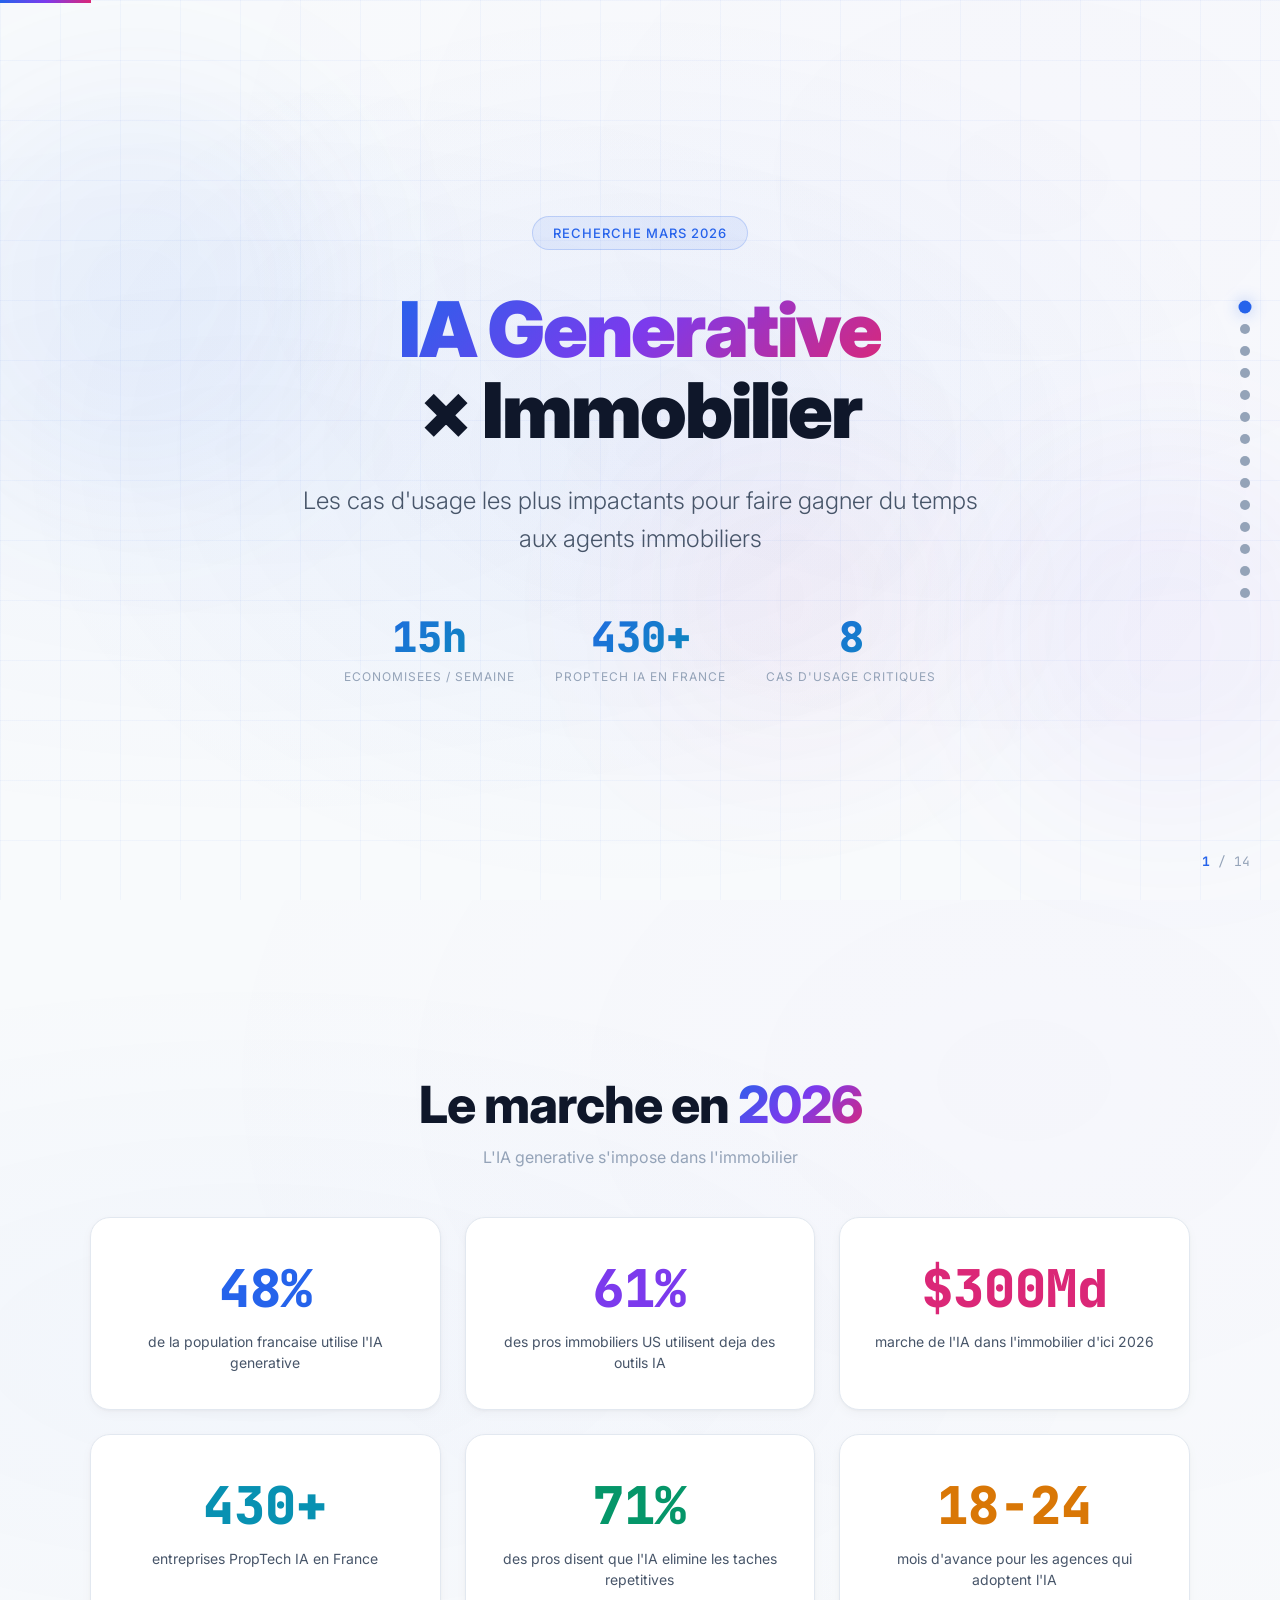
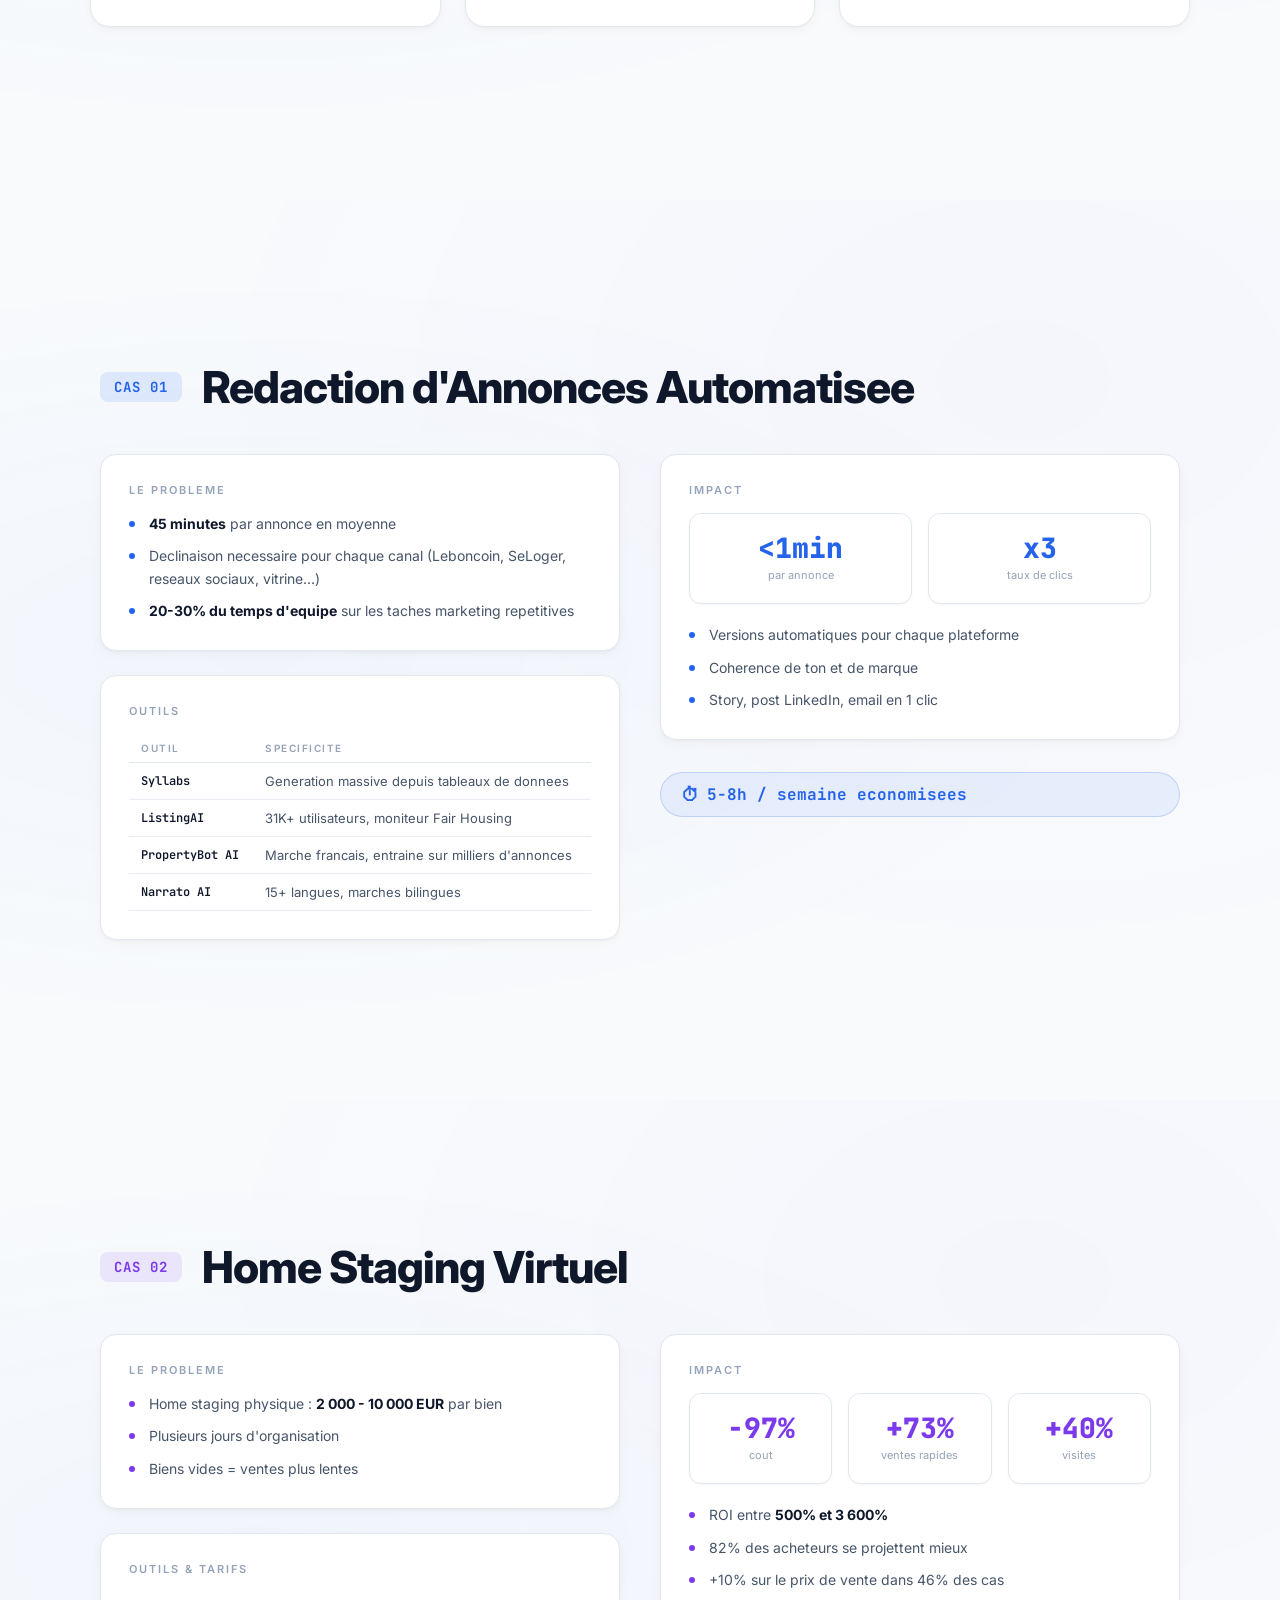
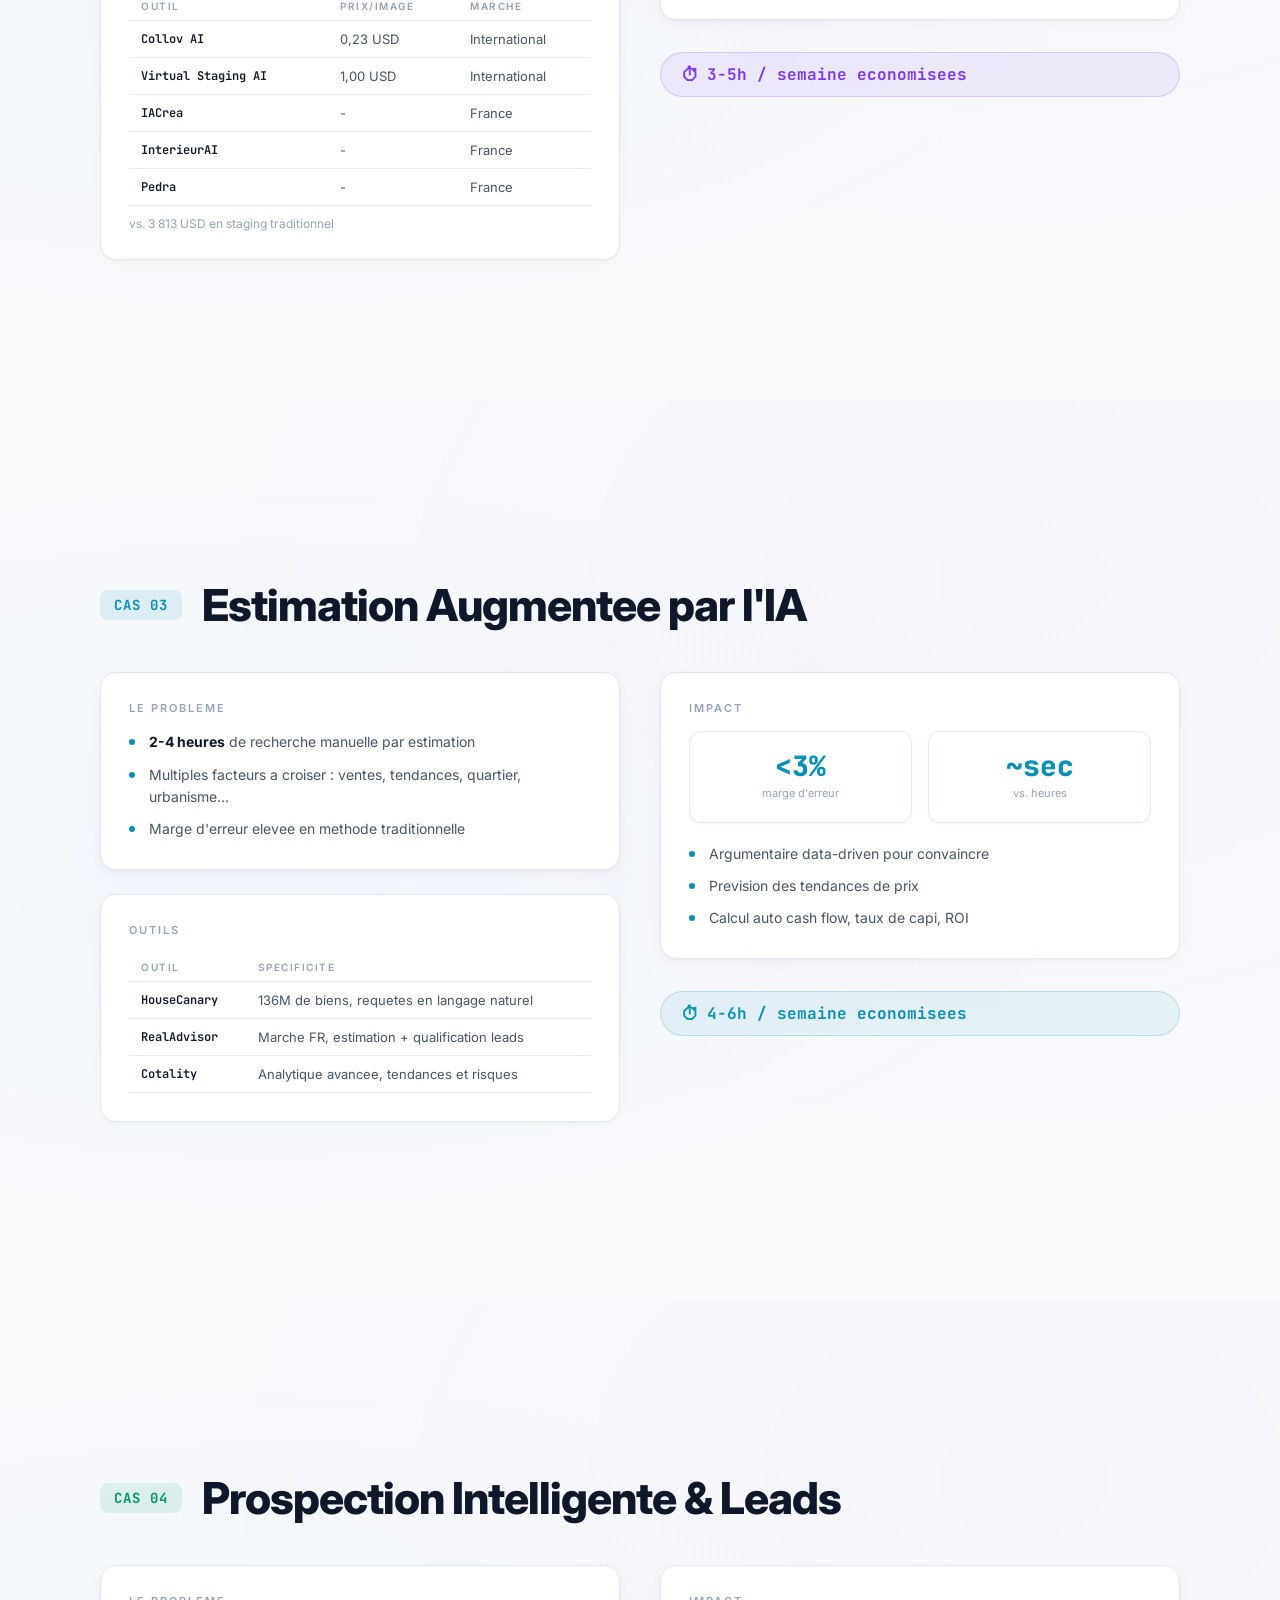
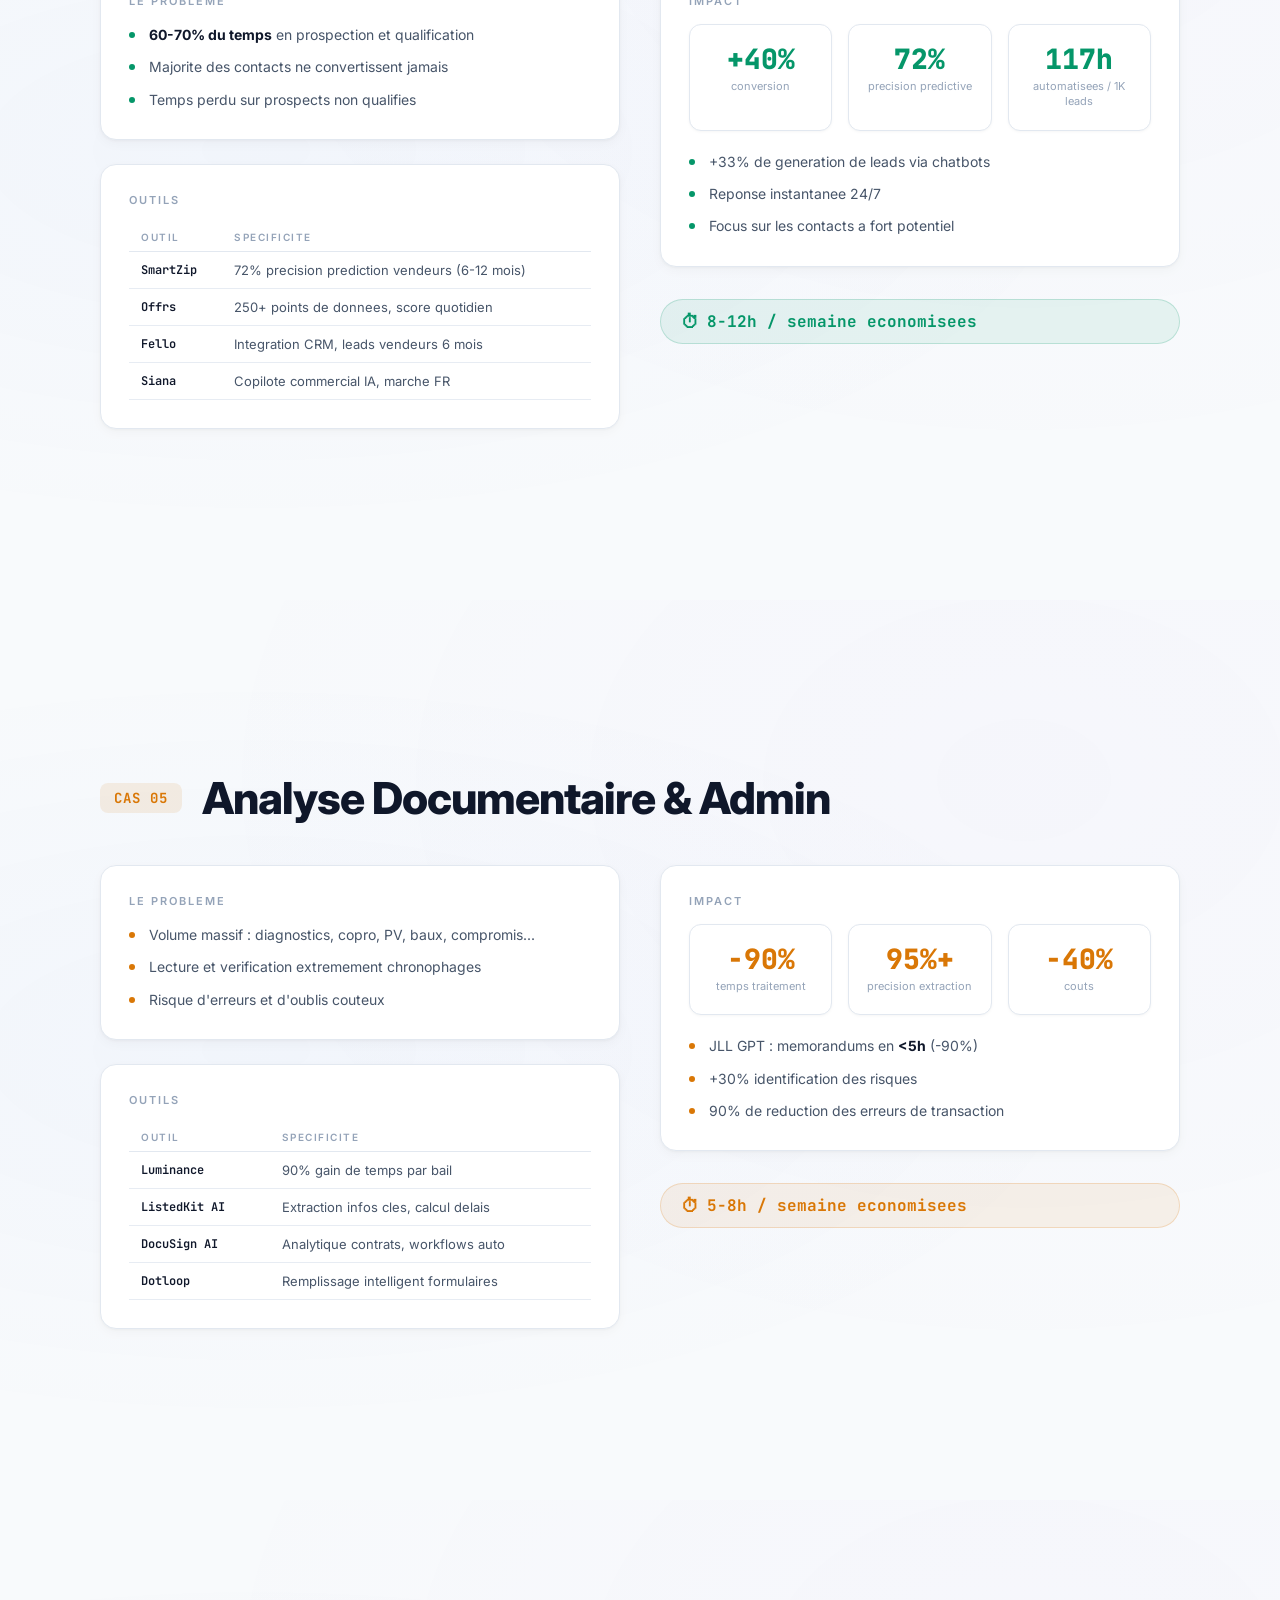
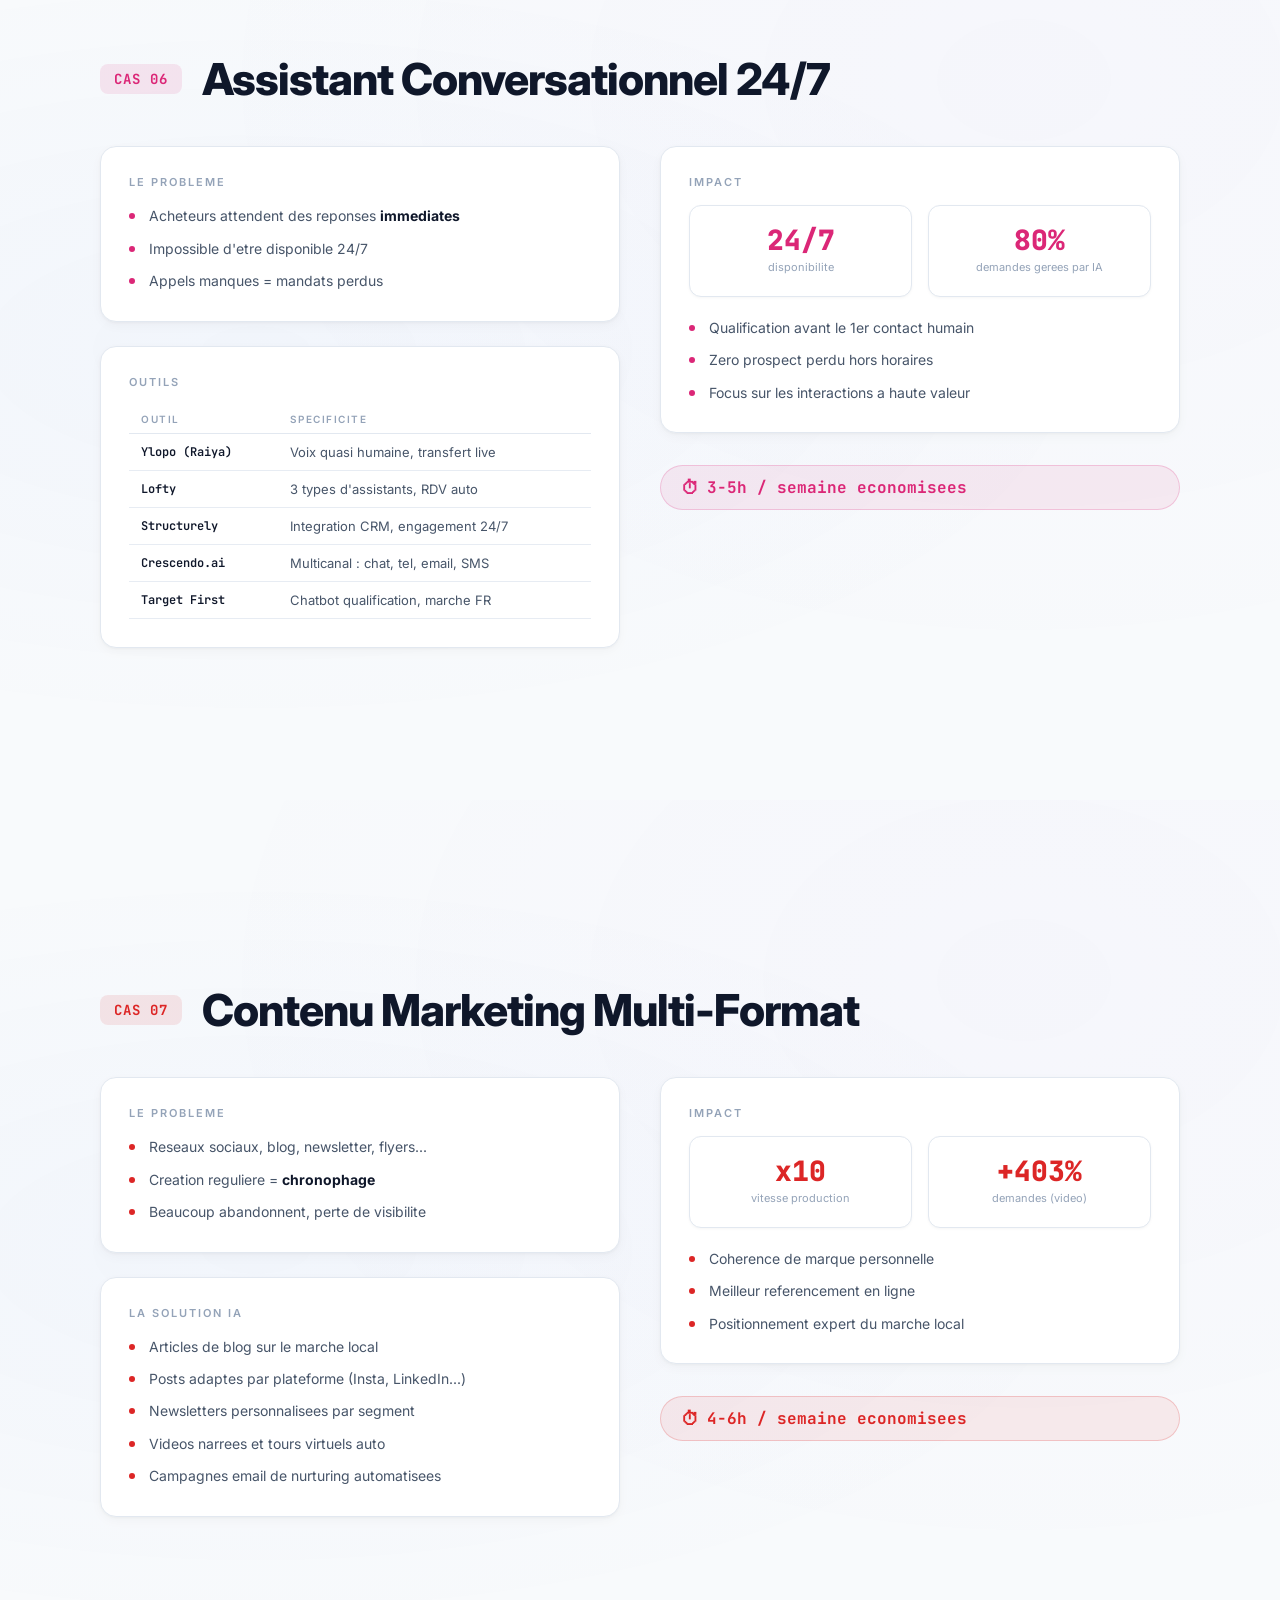
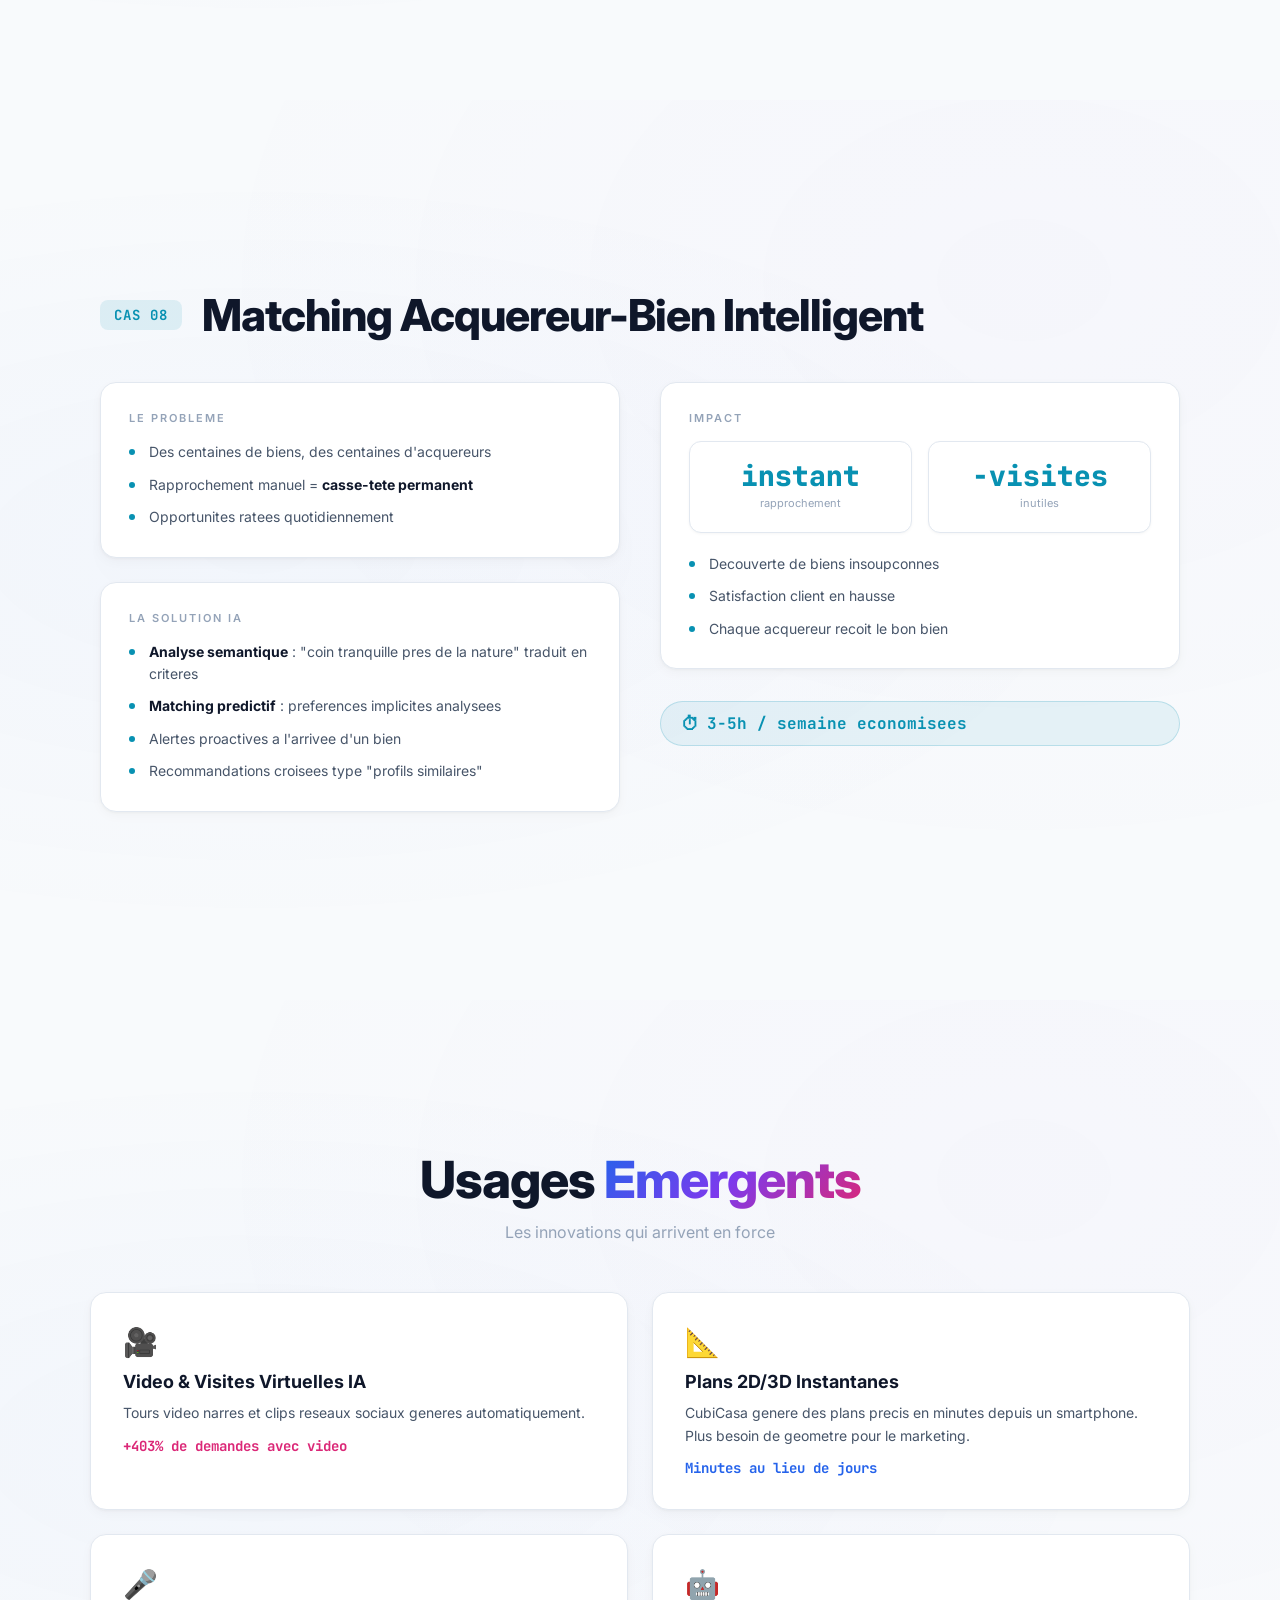
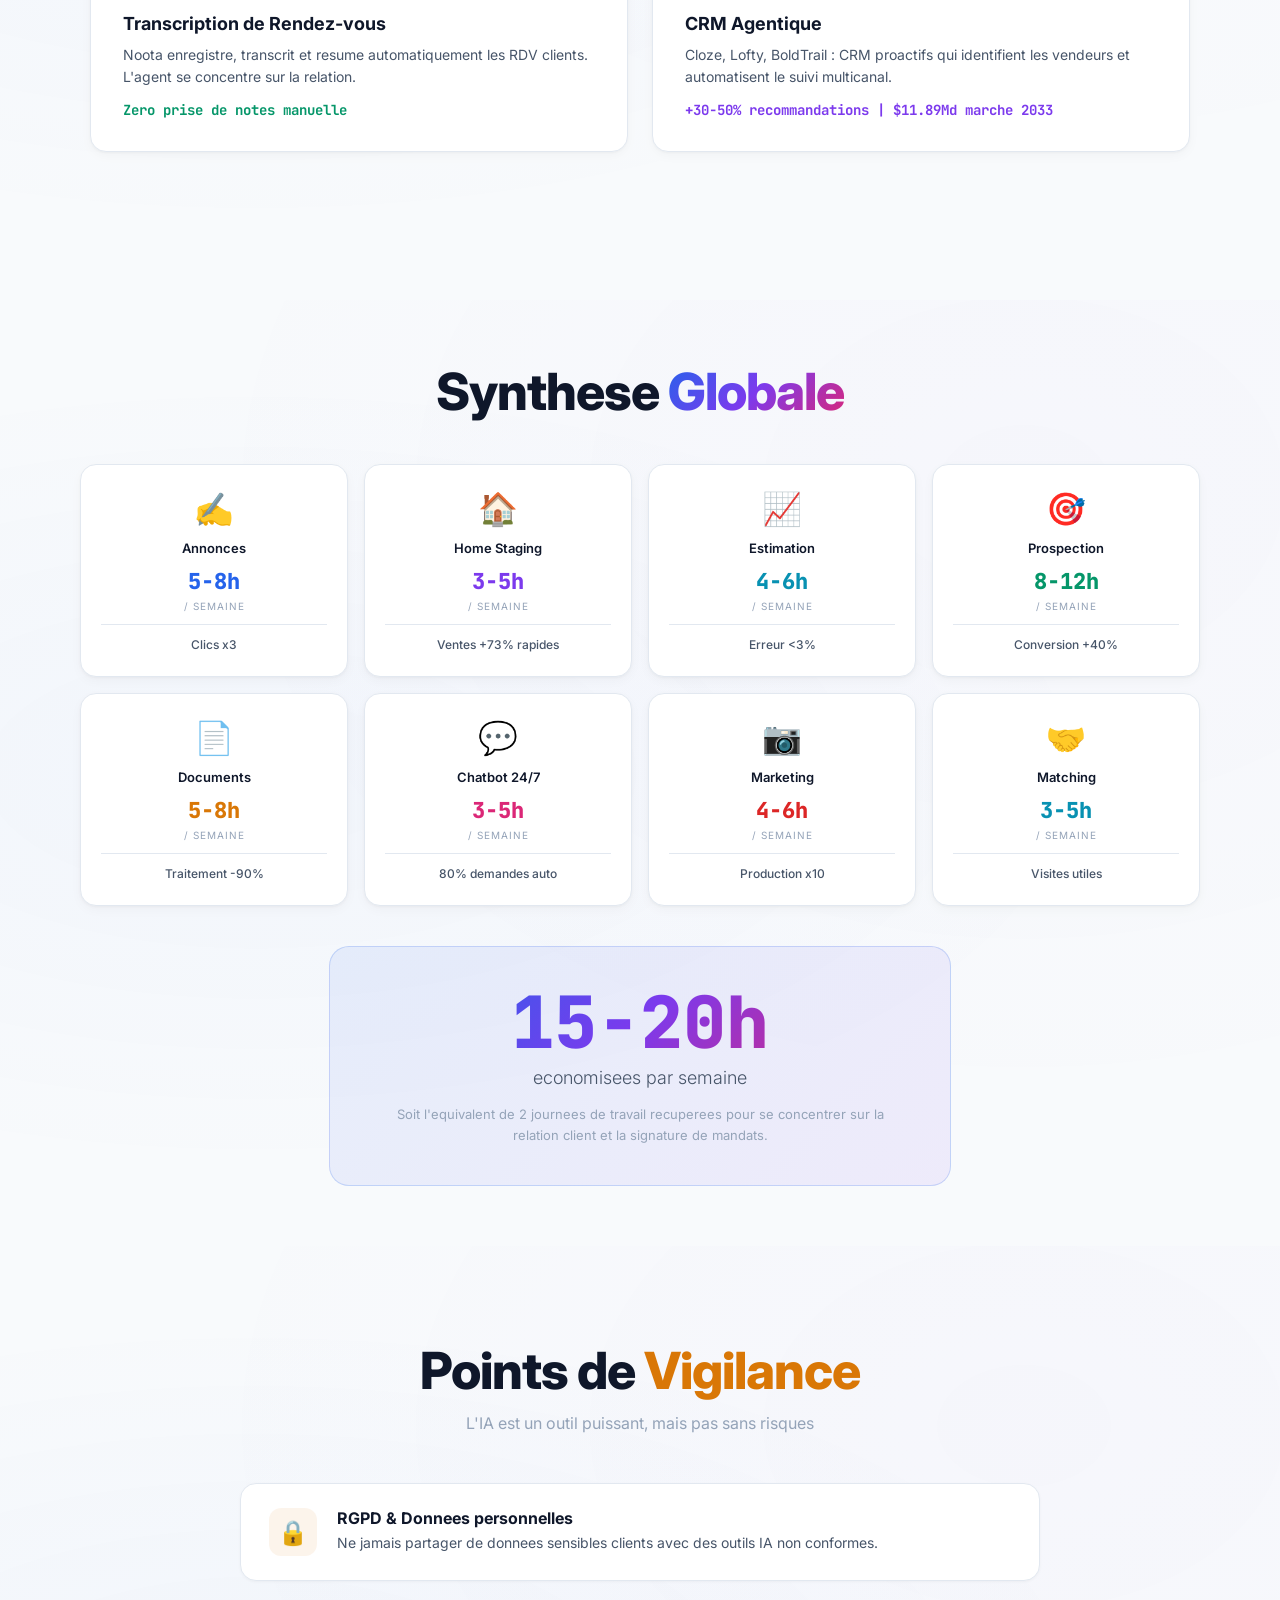
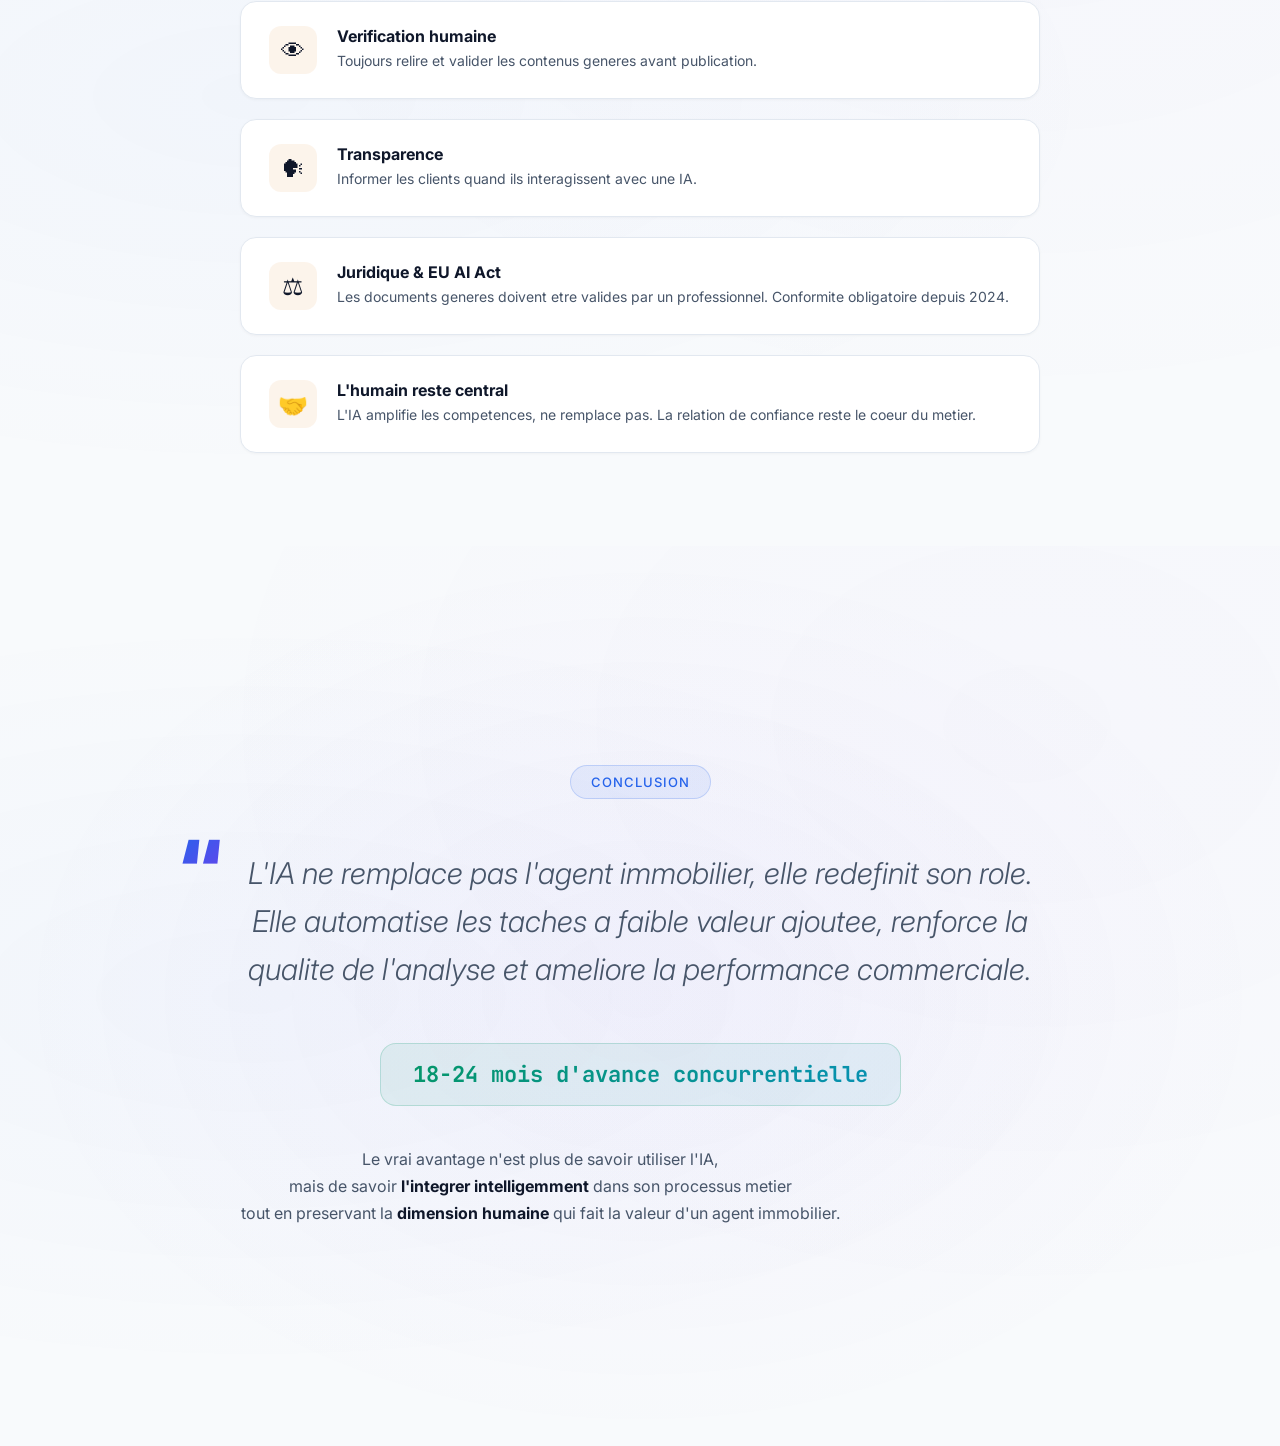
==== commit 6696ede0: "Switch presentation to light theme Update all CSS variables, rgba values, and card backgrounds from " ====
--- a/index.html
+++ b/index.html
@@ -8,21 +8,21 @@
   @import url('https://fonts.googleapis.com/css2?family=Inter:wght@300;400;500;600;700;800;900&family=JetBrains+Mono:wght@400;700&display=swap');
 
   :root {
-    --bg-dark: #0a0a0f;
-    --bg-card: #12121a;
-    --bg-card-hover: #1a1a2e;
-    --accent-blue: #4f8cff;
-    --accent-purple: #a855f7;
-    --accent-pink: #ec4899;
-    --accent-cyan: #06b6d4;
-    --accent-green: #10b981;
-    --accent-orange: #f59e0b;
-    --accent-red: #ef4444;
-    --text-primary: #f1f5f9;
-    --text-secondary: #94a3b8;
-    --text-muted: #64748b;
-    --border: #1e293b;
-    --glass: rgba(255,255,255,0.03);
+    --bg-dark: #f8fafc;
+    --bg-card: #ffffff;
+    --bg-card-hover: #f1f5f9;
+    --accent-blue: #2563eb;
+    --accent-purple: #7c3aed;
+    --accent-pink: #db2777;
+    --accent-cyan: #0891b2;
+    --accent-green: #059669;
+    --accent-orange: #d97706;
+    --accent-red: #dc2626;
+    --text-primary: #0f172a;
+    --text-secondary: #475569;
+    --text-muted: #94a3b8;
+    --border: #e2e8f0;
+    --glass: rgba(0,0,0,0.02);
   }
 
   * { margin: 0; padding: 0; box-sizing: border-box; }
@@ -57,8 +57,8 @@
     content: '';
     position: absolute;
     top: 0; left: 0; right: 0; bottom: 0;
-    background: radial-gradient(ellipse at 20% 50%, rgba(79,140,255,0.04) 0%, transparent 60%),
-                radial-gradient(ellipse at 80% 20%, rgba(168,85,247,0.03) 0%, transparent 60%);
+    background: radial-gradient(ellipse at 20% 50%, rgba(37,99,235,0.03) 0%, transparent 60%),
+                radial-gradient(ellipse at 80% 20%, rgba(124,58,237,0.02) 0%, transparent 60%);
     pointer-events: none;
   }
 
@@ -67,8 +67,8 @@
     position: fixed;
     top: 0; left: 0; width: 100%; height: 100%;
     background-image:
-      linear-gradient(rgba(79,140,255,0.03) 1px, transparent 1px),
-      linear-gradient(90deg, rgba(79,140,255,0.03) 1px, transparent 1px);
+      linear-gradient(rgba(37,99,235,0.04) 1px, transparent 1px),
+      linear-gradient(90deg, rgba(37,99,235,0.04) 1px, transparent 1px);
     background-size: 60px 60px;
     pointer-events: none;
     z-index: 0;
@@ -83,9 +83,9 @@
     animation: float 20s infinite ease-in-out;
   }
 
-  .orb-1 { width: 400px; height: 400px; background: rgba(79,140,255,0.08); top: 10%; left: -5%; animation-delay: 0s; }
-  .orb-2 { width: 350px; height: 350px; background: rgba(168,85,247,0.06); bottom: 10%; right: -5%; animation-delay: -7s; }
-  .orb-3 { width: 300px; height: 300px; background: rgba(236,72,153,0.05); top: 50%; left: 50%; animation-delay: -14s; }
+  .orb-1 { width: 400px; height: 400px; background: rgba(37,99,235,0.06); top: 10%; left: -5%; animation-delay: 0s; }
+  .orb-2 { width: 350px; height: 350px; background: rgba(124,58,237,0.05); bottom: 10%; right: -5%; animation-delay: -7s; }
+  .orb-3 { width: 300px; height: 300px; background: rgba(219,39,119,0.04); top: 50%; left: 50%; animation-delay: -14s; }
 
   @keyframes float {
     0%, 100% { transform: translate(0, 0) scale(1); }
@@ -118,7 +118,7 @@
 
   .nav-dot:hover, .nav-dot.active {
     background: var(--accent-blue);
-    box-shadow: 0 0 12px rgba(79,140,255,0.5);
+    box-shadow: 0 0 12px rgba(37,99,235,0.4);
     transform: scale(1.3);
   }
 
@@ -145,7 +145,7 @@
   /* ===== SLIDE 0: TITLE ===== */
   .title-slide {
     text-align: center;
-    background: radial-gradient(ellipse at center, rgba(79,140,255,0.08) 0%, transparent 70%);
+    background: radial-gradient(ellipse at center, rgba(37,99,235,0.05) 0%, transparent 70%);
   }
 
   .title-badge {
@@ -153,8 +153,8 @@
     align-items: center;
     gap: 8px;
     padding: 8px 20px;
-    background: rgba(79,140,255,0.1);
-    border: 1px solid rgba(79,140,255,0.2);
+    background: rgba(37,99,235,0.08);
+    border: 1px solid rgba(37,99,235,0.2);
     border-radius: 100px;
     font-size: 13px;
     font-weight: 500;
@@ -230,7 +230,7 @@
   }
 
   .context-card {
-    background: var(--glass);
+    background: var(--bg-card);
     border: 1px solid var(--border);
     border-radius: 20px;
     padding: 36px 28px;
@@ -238,6 +238,7 @@
     transition: all 0.4s cubic-bezier(0.4, 0, 0.2, 1);
     position: relative;
     overflow: hidden;
+    box-shadow: 0 1px 3px rgba(0,0,0,0.04), 0 4px 12px rgba(0,0,0,0.03);
   }
 
   .context-card::before {
@@ -248,11 +249,12 @@
     background: linear-gradient(90deg, var(--accent-blue), var(--accent-purple));
     opacity: 0;
     transition: opacity 0.3s;
+    border-radius: 20px 20px 0 0;
   }
 
   .context-card:hover {
     transform: translateY(-4px);
-    border-color: rgba(79,140,255,0.3);
+    border-color: rgba(37,99,235,0.2);
     background: var(--bg-card-hover);
   }
 
@@ -316,10 +318,11 @@
   }
 
   .case-section {
-    background: var(--glass);
+    background: var(--bg-card);
     border: 1px solid var(--border);
     border-radius: 16px;
     padding: 28px;
+    box-shadow: 0 1px 3px rgba(0,0,0,0.04), 0 4px 12px rgba(0,0,0,0.03);
   }
 
   .case-section-title {
@@ -383,7 +386,7 @@
     padding: 10px 12px;
     font-size: 13px;
     color: var(--text-secondary);
-    border-bottom: 1px solid rgba(30,41,59,0.5);
+    border-bottom: 1px solid rgba(226,232,240,0.8);
   }
 
   .tools-table td:first-child {
@@ -394,7 +397,7 @@
   }
 
   .tools-table tr:hover td {
-    background: rgba(79,140,255,0.03);
+    background: rgba(37,99,235,0.04);
   }
 
   /* ===== METRIC BOXES ===== */
@@ -407,16 +410,17 @@
   .metric-box {
     flex: 1;
     min-width: 100px;
-    background: var(--glass);
+    background: var(--bg-card);
     border: 1px solid var(--border);
     border-radius: 12px;
     padding: 20px 16px;
     text-align: center;
     transition: all 0.3s;
+    box-shadow: 0 1px 3px rgba(0,0,0,0.04);
   }
 
   .metric-box:hover {
-    border-color: rgba(79,140,255,0.3);
+    border-color: rgba(37,99,235,0.2);
     transform: translateY(-2px);
   }
 
@@ -462,7 +466,7 @@
   }
 
   .synthesis-card {
-    background: var(--glass);
+    background: var(--bg-card);
     border: 1px solid var(--border);
     border-radius: 16px;
     padding: 24px 20px;
@@ -470,11 +474,12 @@
     transition: all 0.4s;
     position: relative;
     overflow: hidden;
+    box-shadow: 0 1px 3px rgba(0,0,0,0.04), 0 4px 12px rgba(0,0,0,0.03);
   }
 
   .synthesis-card:hover {
     transform: translateY(-6px) scale(1.02);
-    border-color: rgba(79,140,255,0.4);
+    border-color: rgba(37,99,235,0.3);
   }
 
   .synthesis-card::after {
@@ -522,8 +527,8 @@
   /* ===== TOTAL BOX ===== */
   .total-box {
     margin-top: 40px;
-    background: linear-gradient(135deg, rgba(79,140,255,0.1), rgba(168,85,247,0.1));
-    border: 1px solid rgba(79,140,255,0.3);
+    background: linear-gradient(135deg, rgba(37,99,235,0.08), rgba(124,58,237,0.08));
+    border: 1px solid rgba(37,99,235,0.2);
     border-radius: 20px;
     padding: 40px 60px;
     text-align: center;
@@ -567,15 +572,16 @@
   }
 
   .bonus-card {
-    background: var(--glass);
+    background: var(--bg-card);
     border: 1px solid var(--border);
     border-radius: 16px;
     padding: 32px;
     transition: all 0.3s;
+    box-shadow: 0 1px 3px rgba(0,0,0,0.04), 0 4px 12px rgba(0,0,0,0.03);
   }
 
   .bonus-card:hover {
-    border-color: rgba(168,85,247,0.3);
+    border-color: rgba(124,58,237,0.2);
     transform: translateY(-3px);
   }
 
@@ -616,15 +622,16 @@
     display: flex;
     gap: 20px;
     align-items: flex-start;
-    background: var(--glass);
+    background: var(--bg-card);
     border: 1px solid var(--border);
     border-radius: 16px;
     padding: 24px 28px;
     transition: all 0.3s;
+    box-shadow: 0 1px 3px rgba(0,0,0,0.04);
   }
 
   .vigilance-item:hover {
-    border-color: rgba(245,158,11,0.3);
+    border-color: rgba(217,119,6,0.2);
     transform: translateX(4px);
   }
 
@@ -636,7 +643,7 @@
     display: flex;
     align-items: center;
     justify-content: center;
-    background: rgba(245,158,11,0.1);
+    background: rgba(217,119,6,0.08);
     border-radius: 12px;
   }
 
@@ -655,7 +662,7 @@
   /* ===== CONCLUSION SLIDE ===== */
   .conclusion-slide {
     text-align: center;
-    background: radial-gradient(ellipse at center, rgba(168,85,247,0.06) 0%, transparent 70%);
+    background: radial-gradient(ellipse at center, rgba(124,58,237,0.04) 0%, transparent 70%);
   }
 
   .conclusion-quote {
@@ -689,8 +696,8 @@
     align-items: center;
     gap: 12px;
     padding: 16px 32px;
-    background: linear-gradient(135deg, rgba(16,185,129,0.1), rgba(6,182,212,0.1));
-    border: 1px solid rgba(16,185,129,0.3);
+    background: linear-gradient(135deg, rgba(5,150,105,0.08), rgba(8,145,178,0.08));
+    border: 1px solid rgba(5,150,105,0.2);
     border-radius: 16px;
     margin-bottom: 40px;
   }
@@ -731,37 +738,37 @@
   /* ===== COLOR THEMES PER CASE ===== */
   .theme-blue .case-number { background: rgba(79,140,255,0.15); color: var(--accent-blue); }
   .theme-blue .metric-value { color: var(--accent-blue); }
-  .theme-blue .time-badge { background: rgba(79,140,255,0.1); border: 1px solid rgba(79,140,255,0.3); color: var(--accent-blue); }
+  .theme-blue .time-badge { background: rgba(37,99,235,0.08); border: 1px solid rgba(37,99,235,0.2); color: var(--accent-blue); }
   .theme-blue .case-section li::before { background: var(--accent-blue); }
 
-  .theme-purple .case-number { background: rgba(168,85,247,0.15); color: var(--accent-purple); }
+  .theme-purple .case-number { background: rgba(124,58,237,0.1); color: var(--accent-purple); }
   .theme-purple .metric-value { color: var(--accent-purple); }
-  .theme-purple .time-badge { background: rgba(168,85,247,0.1); border: 1px solid rgba(168,85,247,0.3); color: var(--accent-purple); }
+  .theme-purple .time-badge { background: rgba(124,58,237,0.08); border: 1px solid rgba(124,58,237,0.2); color: var(--accent-purple); }
   .theme-purple .case-section li::before { background: var(--accent-purple); }
 
-  .theme-pink .case-number { background: rgba(236,72,153,0.15); color: var(--accent-pink); }
+  .theme-pink .case-number { background: rgba(219,39,119,0.1); color: var(--accent-pink); }
   .theme-pink .metric-value { color: var(--accent-pink); }
-  .theme-pink .time-badge { background: rgba(236,72,153,0.1); border: 1px solid rgba(236,72,153,0.3); color: var(--accent-pink); }
+  .theme-pink .time-badge { background: rgba(219,39,119,0.08); border: 1px solid rgba(219,39,119,0.2); color: var(--accent-pink); }
   .theme-pink .case-section li::before { background: var(--accent-pink); }
 
-  .theme-cyan .case-number { background: rgba(6,182,212,0.15); color: var(--accent-cyan); }
+  .theme-cyan .case-number { background: rgba(8,145,178,0.1); color: var(--accent-cyan); }
   .theme-cyan .metric-value { color: var(--accent-cyan); }
-  .theme-cyan .time-badge { background: rgba(6,182,212,0.1); border: 1px solid rgba(6,182,212,0.3); color: var(--accent-cyan); }
+  .theme-cyan .time-badge { background: rgba(8,145,178,0.08); border: 1px solid rgba(8,145,178,0.2); color: var(--accent-cyan); }
   .theme-cyan .case-section li::before { background: var(--accent-cyan); }
 
-  .theme-green .case-number { background: rgba(16,185,129,0.15); color: var(--accent-green); }
+  .theme-green .case-number { background: rgba(5,150,105,0.1); color: var(--accent-green); }
   .theme-green .metric-value { color: var(--accent-green); }
-  .theme-green .time-badge { background: rgba(16,185,129,0.1); border: 1px solid rgba(16,185,129,0.3); color: var(--accent-green); }
+  .theme-green .time-badge { background: rgba(5,150,105,0.08); border: 1px solid rgba(5,150,105,0.2); color: var(--accent-green); }
   .theme-green .case-section li::before { background: var(--accent-green); }
 
-  .theme-orange .case-number { background: rgba(245,158,11,0.15); color: var(--accent-orange); }
+  .theme-orange .case-number { background: rgba(217,119,6,0.1); color: var(--accent-orange); }
   .theme-orange .metric-value { color: var(--accent-orange); }
-  .theme-orange .time-badge { background: rgba(245,158,11,0.1); border: 1px solid rgba(245,158,11,0.3); color: var(--accent-orange); }
+  .theme-orange .time-badge { background: rgba(217,119,6,0.08); border: 1px solid rgba(217,119,6,0.2); color: var(--accent-orange); }
   .theme-orange .case-section li::before { background: var(--accent-orange); }
 
-  .theme-red .case-number { background: rgba(239,68,68,0.15); color: var(--accent-red); }
+  .theme-red .case-number { background: rgba(220,38,38,0.1); color: var(--accent-red); }
   .theme-red .metric-value { color: var(--accent-red); }
-  .theme-red .time-badge { background: rgba(239,68,68,0.1); border: 1px solid rgba(239,68,68,0.3); color: var(--accent-red); }
+  .theme-red .time-badge { background: rgba(220,38,38,0.08); border: 1px solid rgba(220,38,38,0.2); color: var(--accent-red); }
   .theme-red .case-section li::before { background: var(--accent-red); }
 
   /* ===== ANIMATIONS ===== */
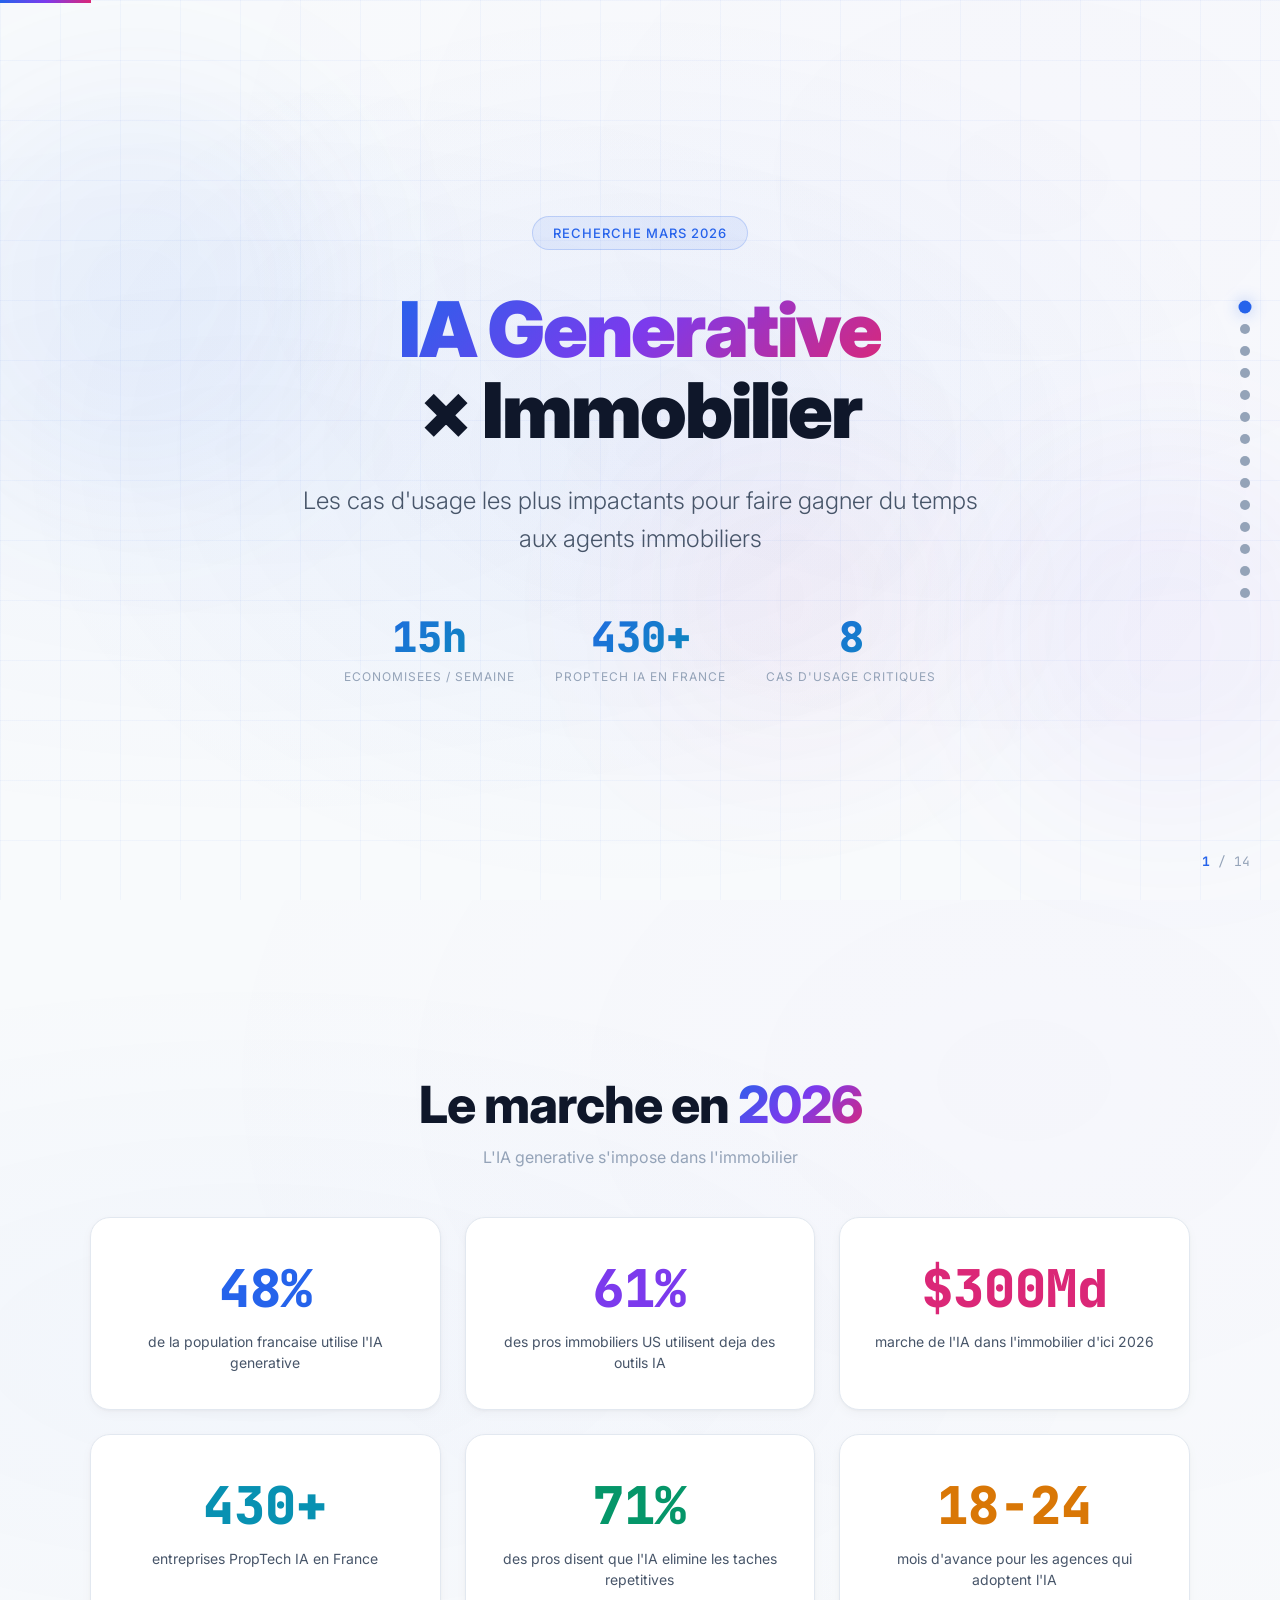
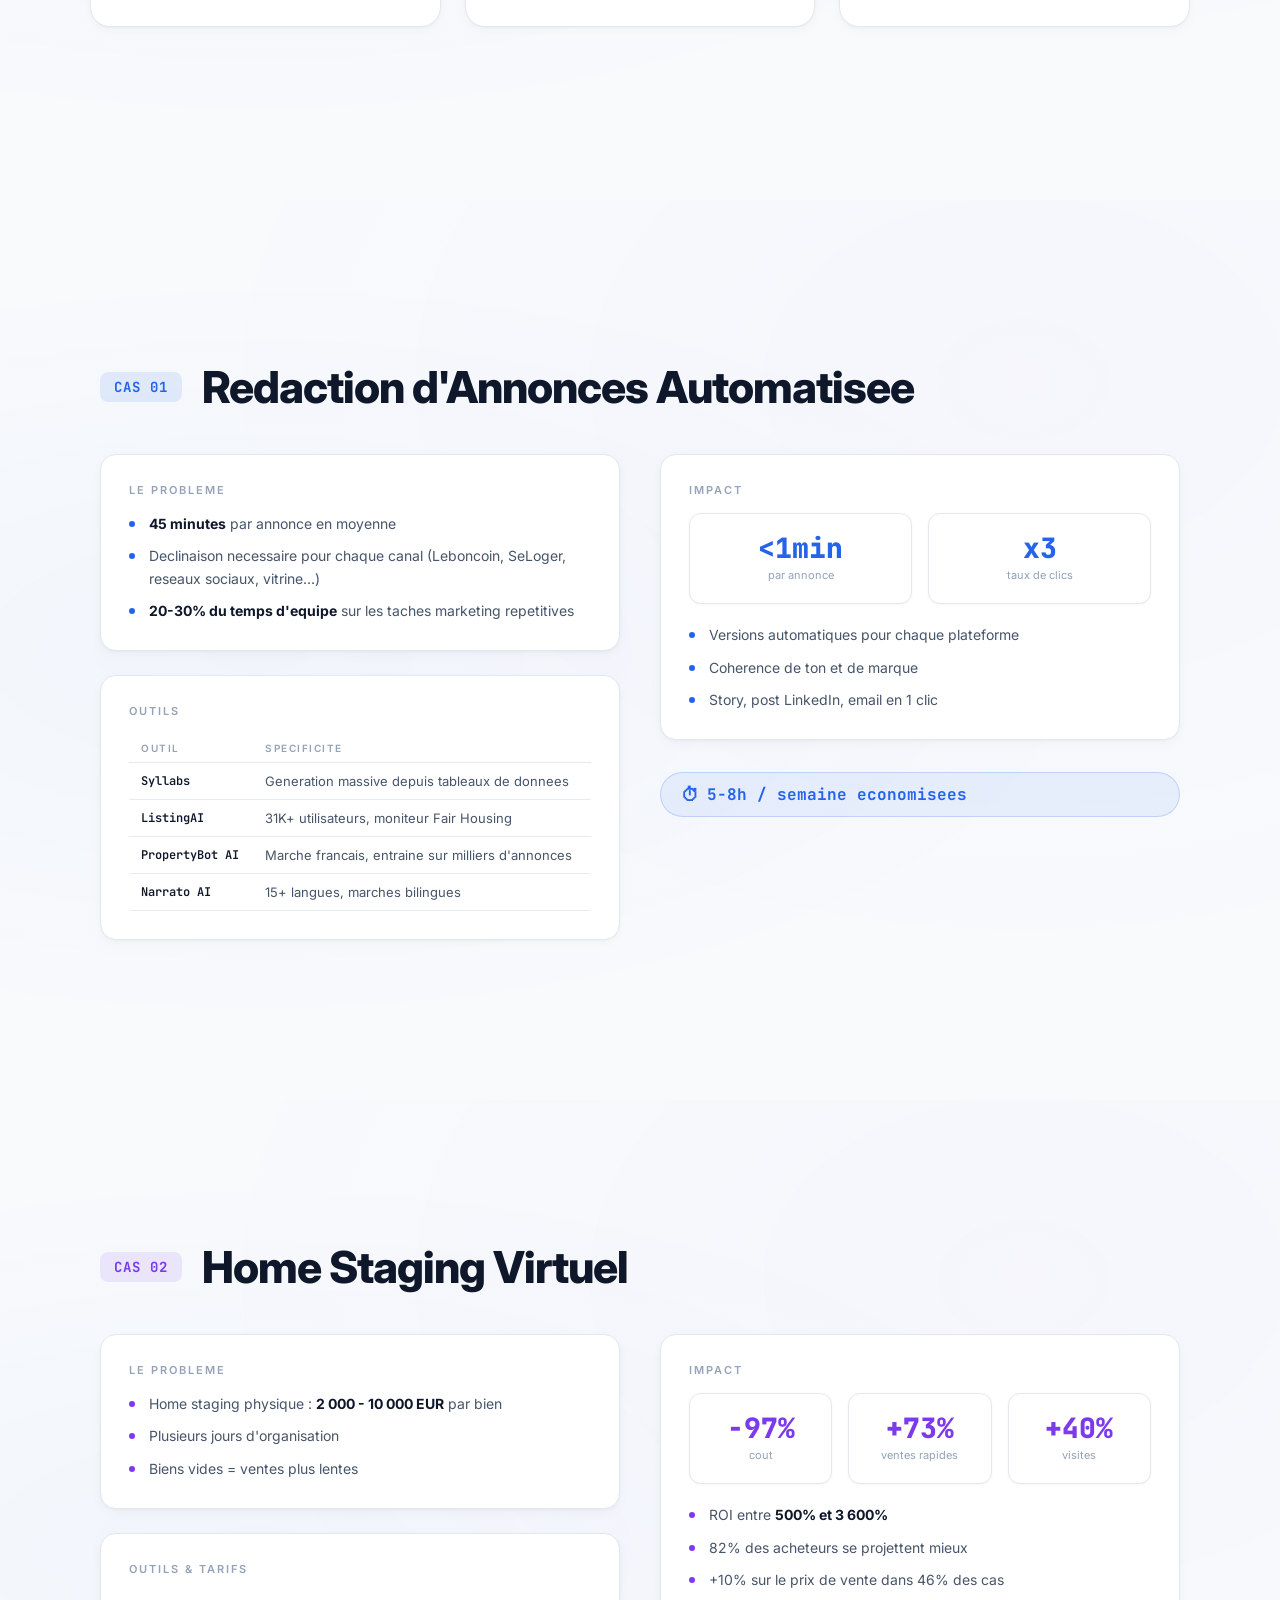
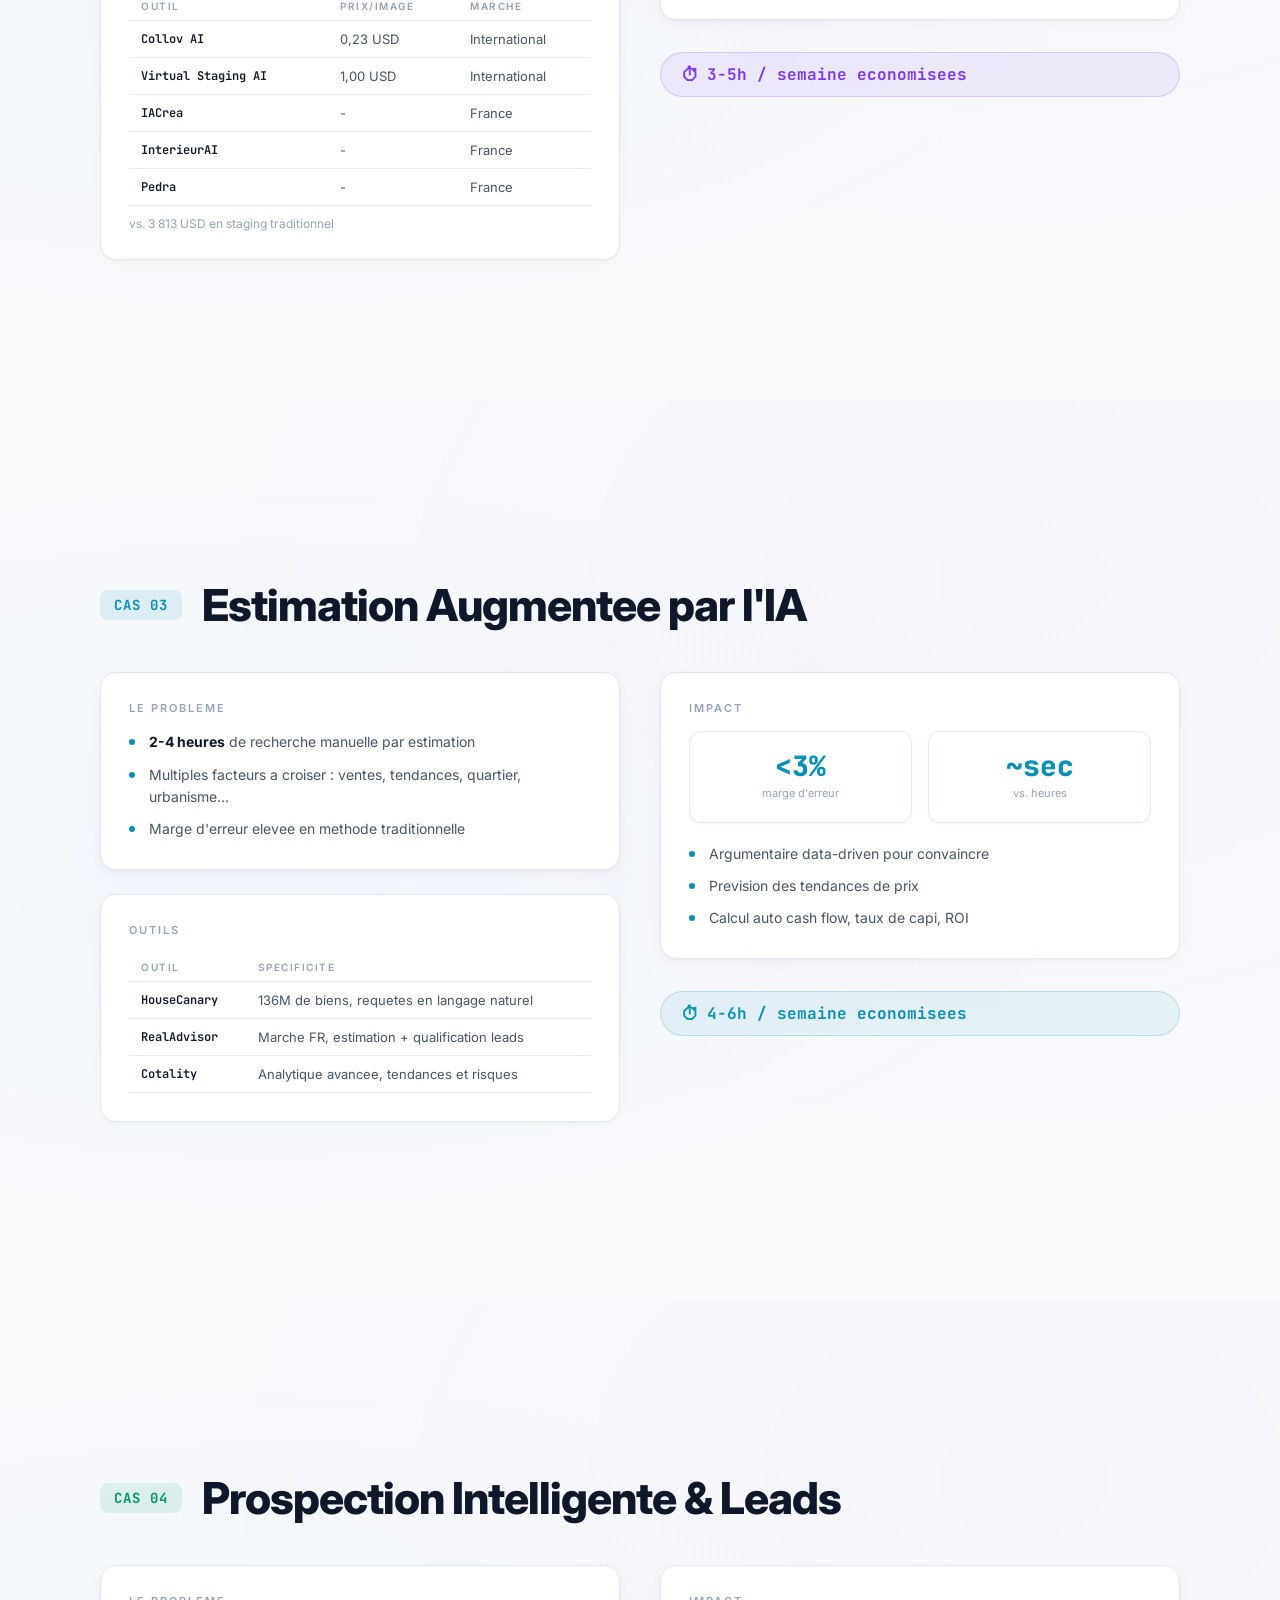
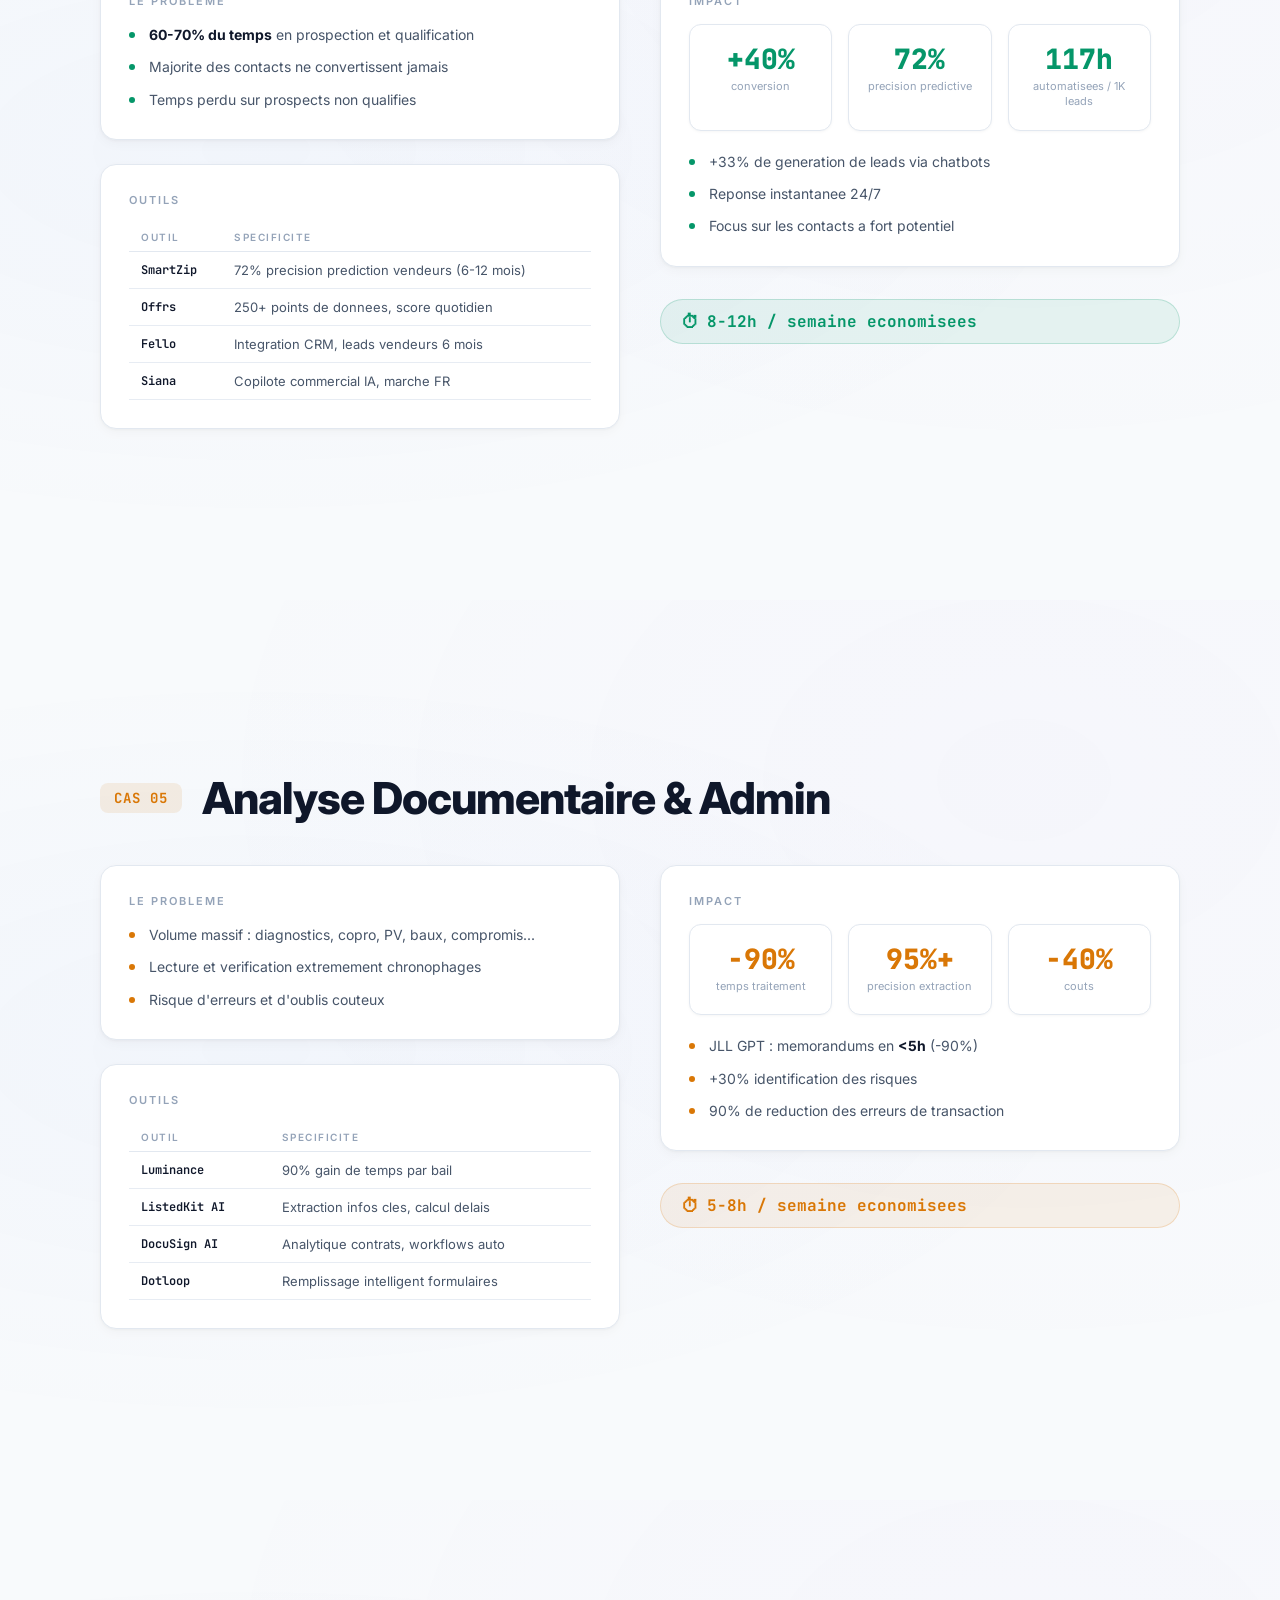
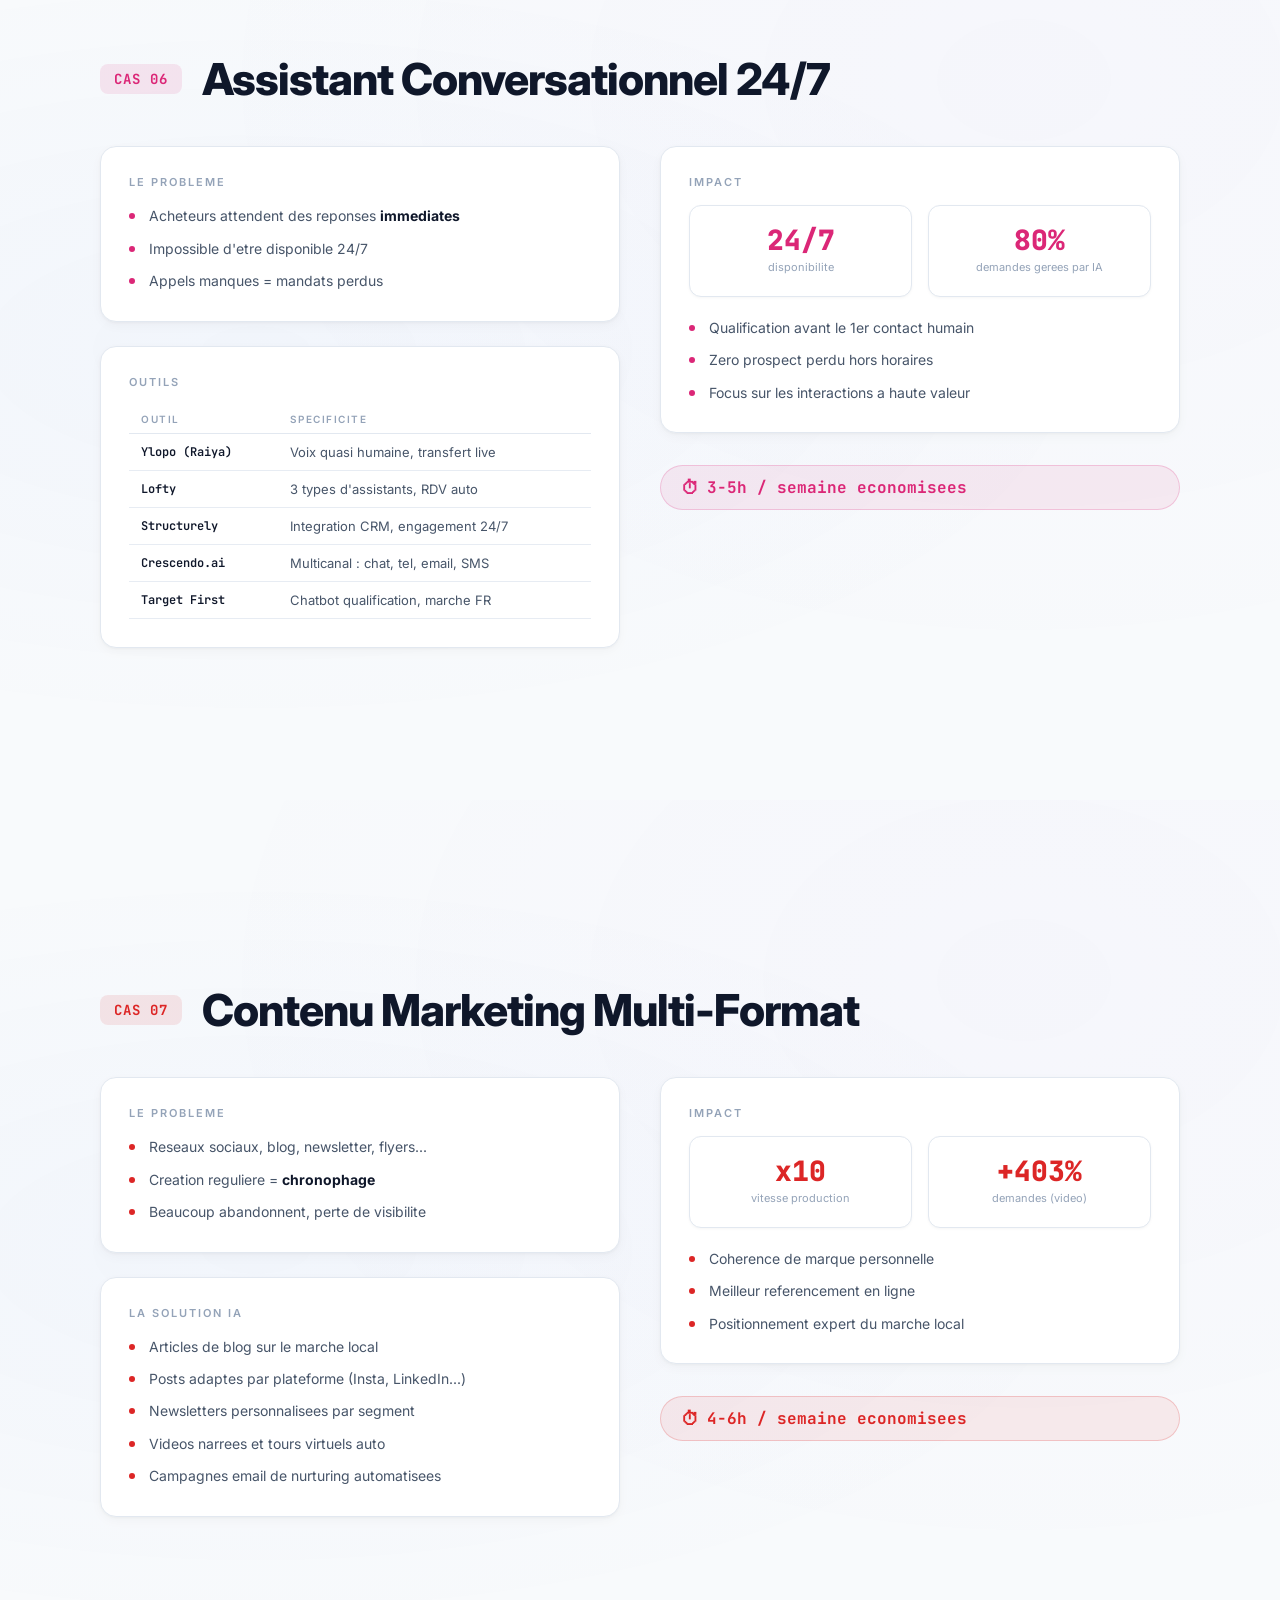
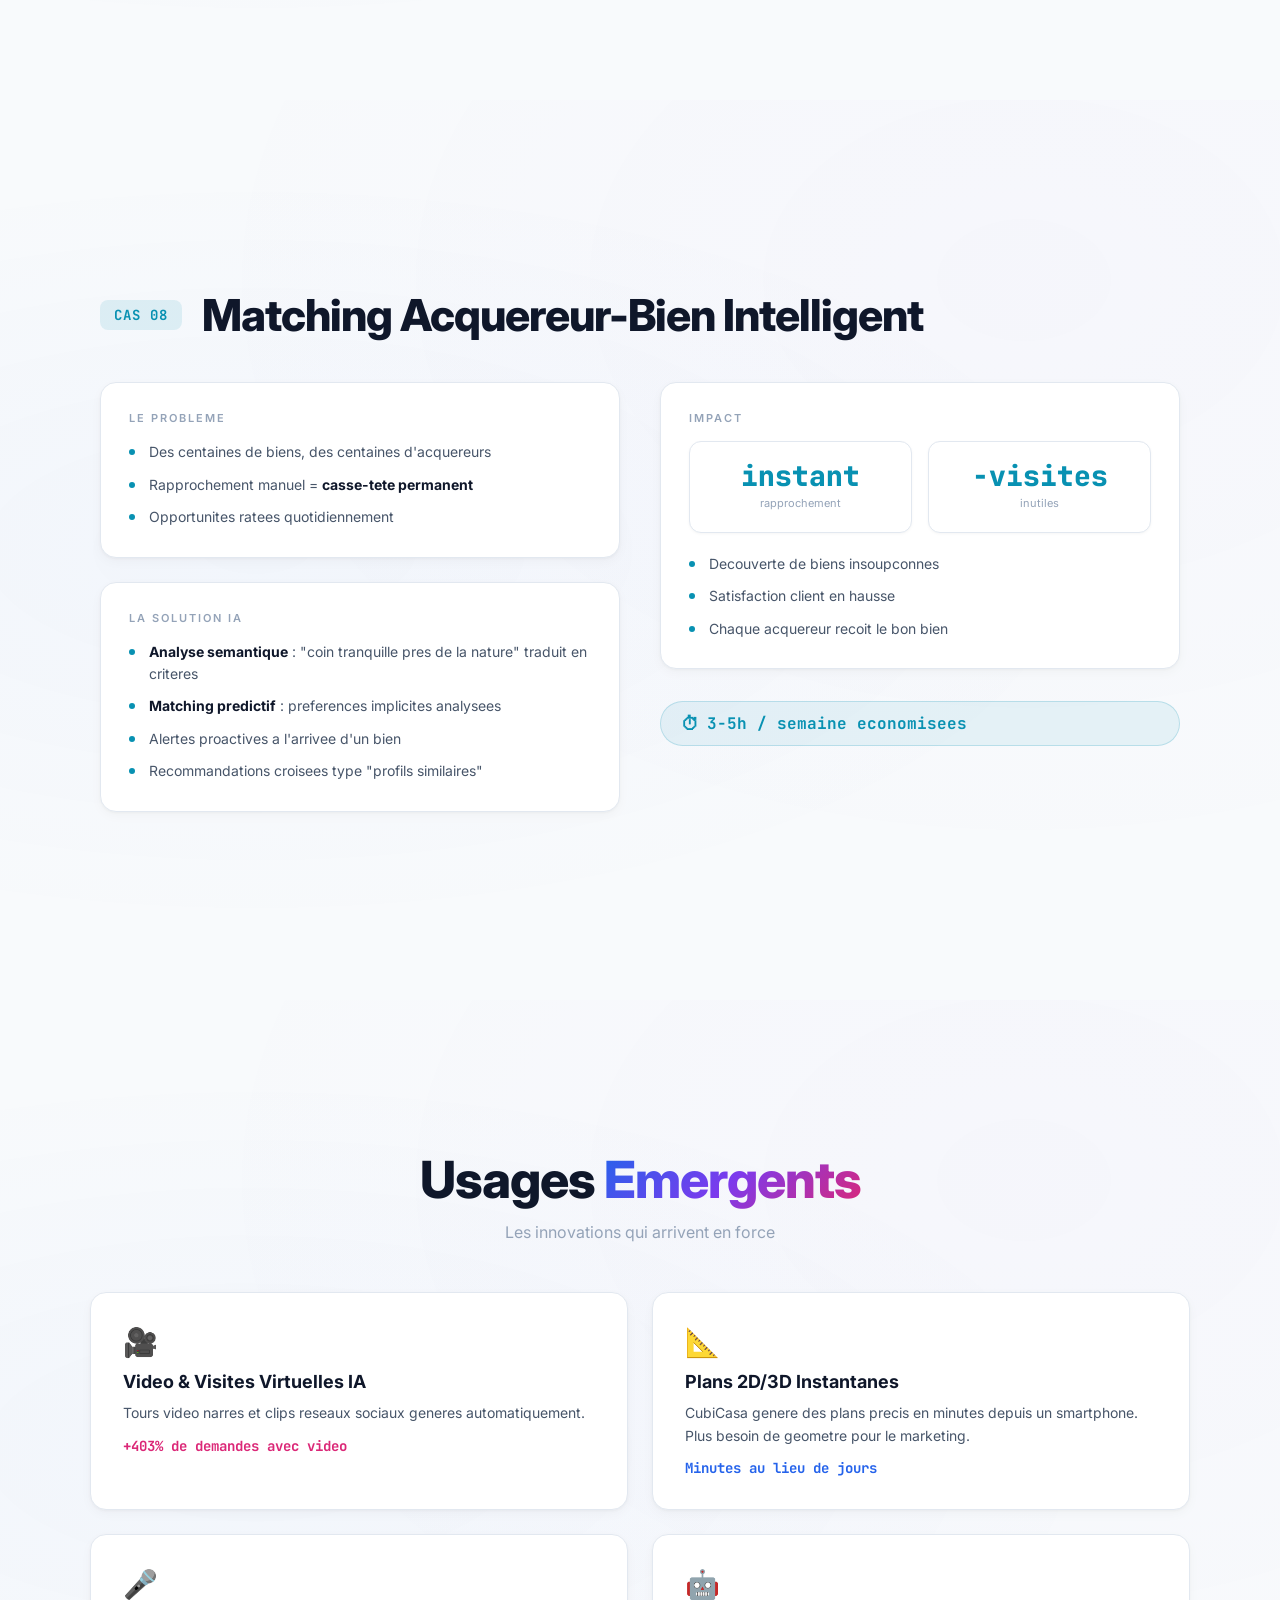
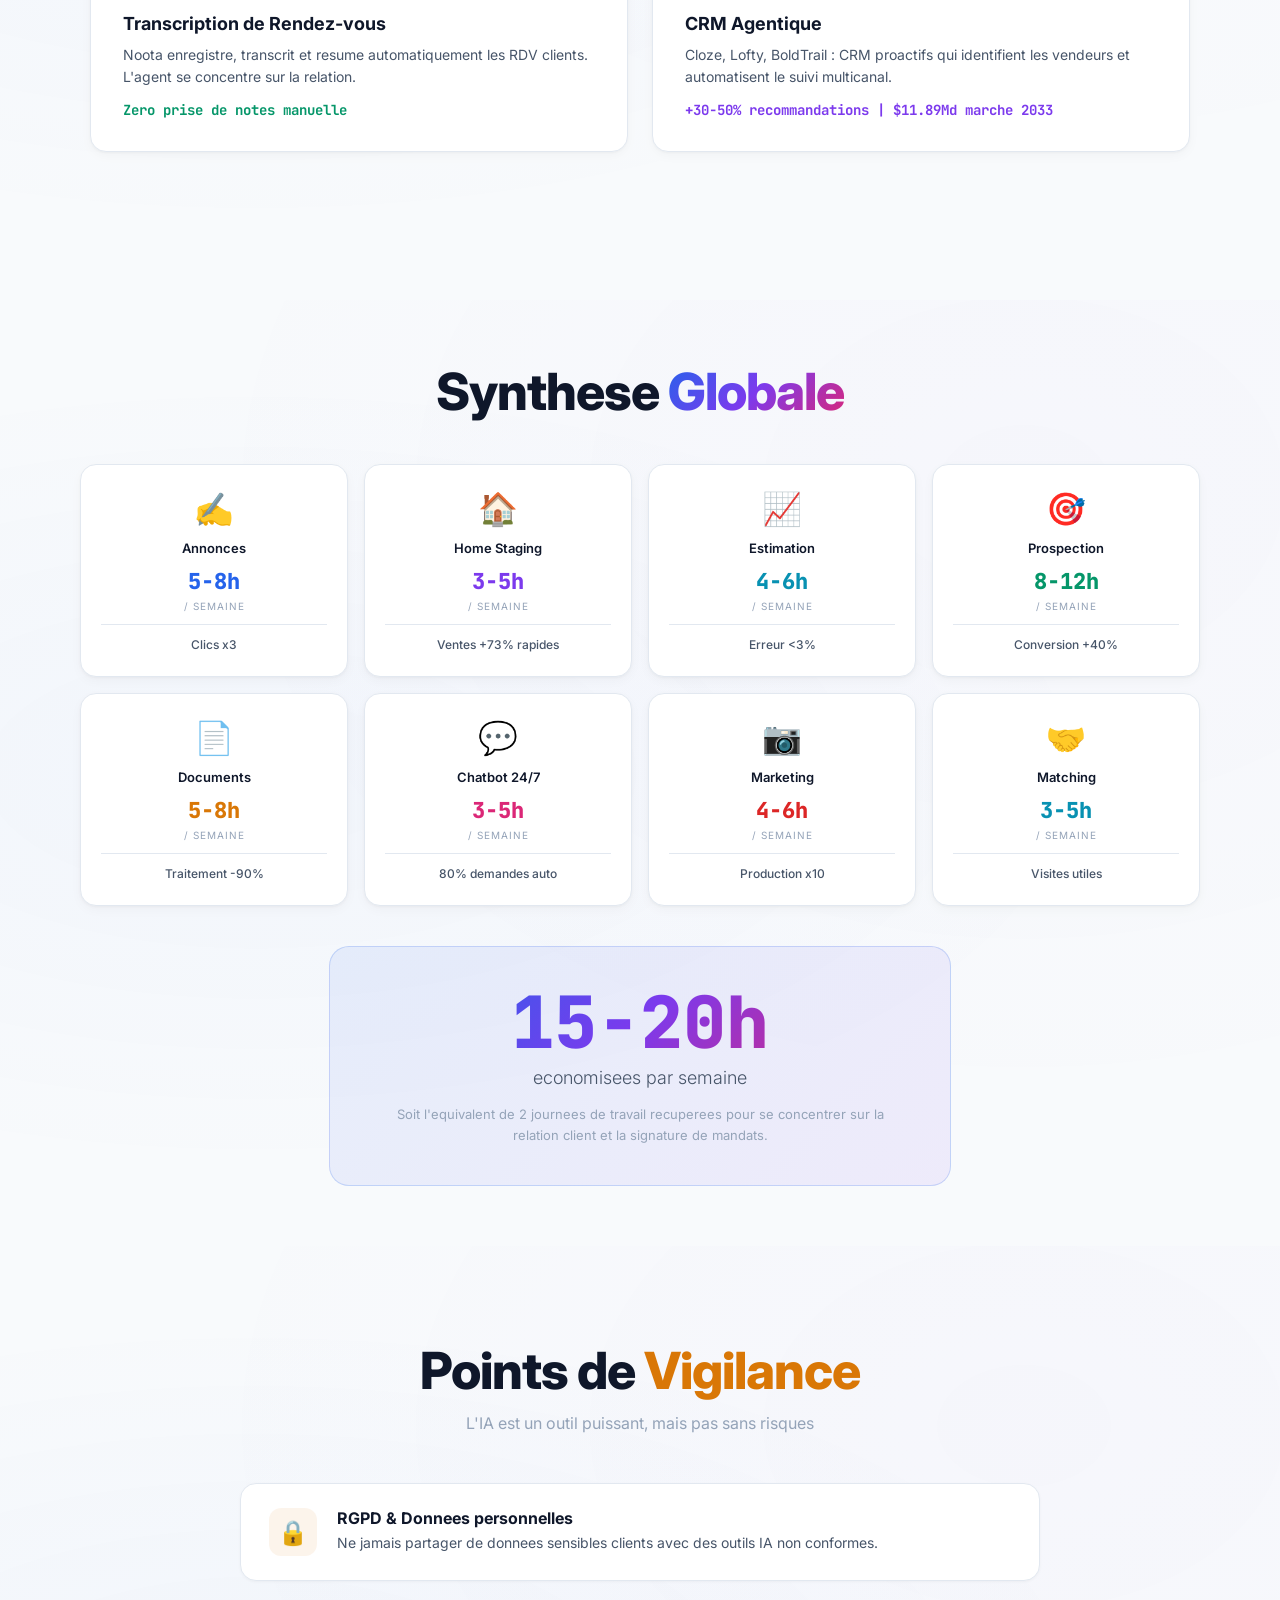
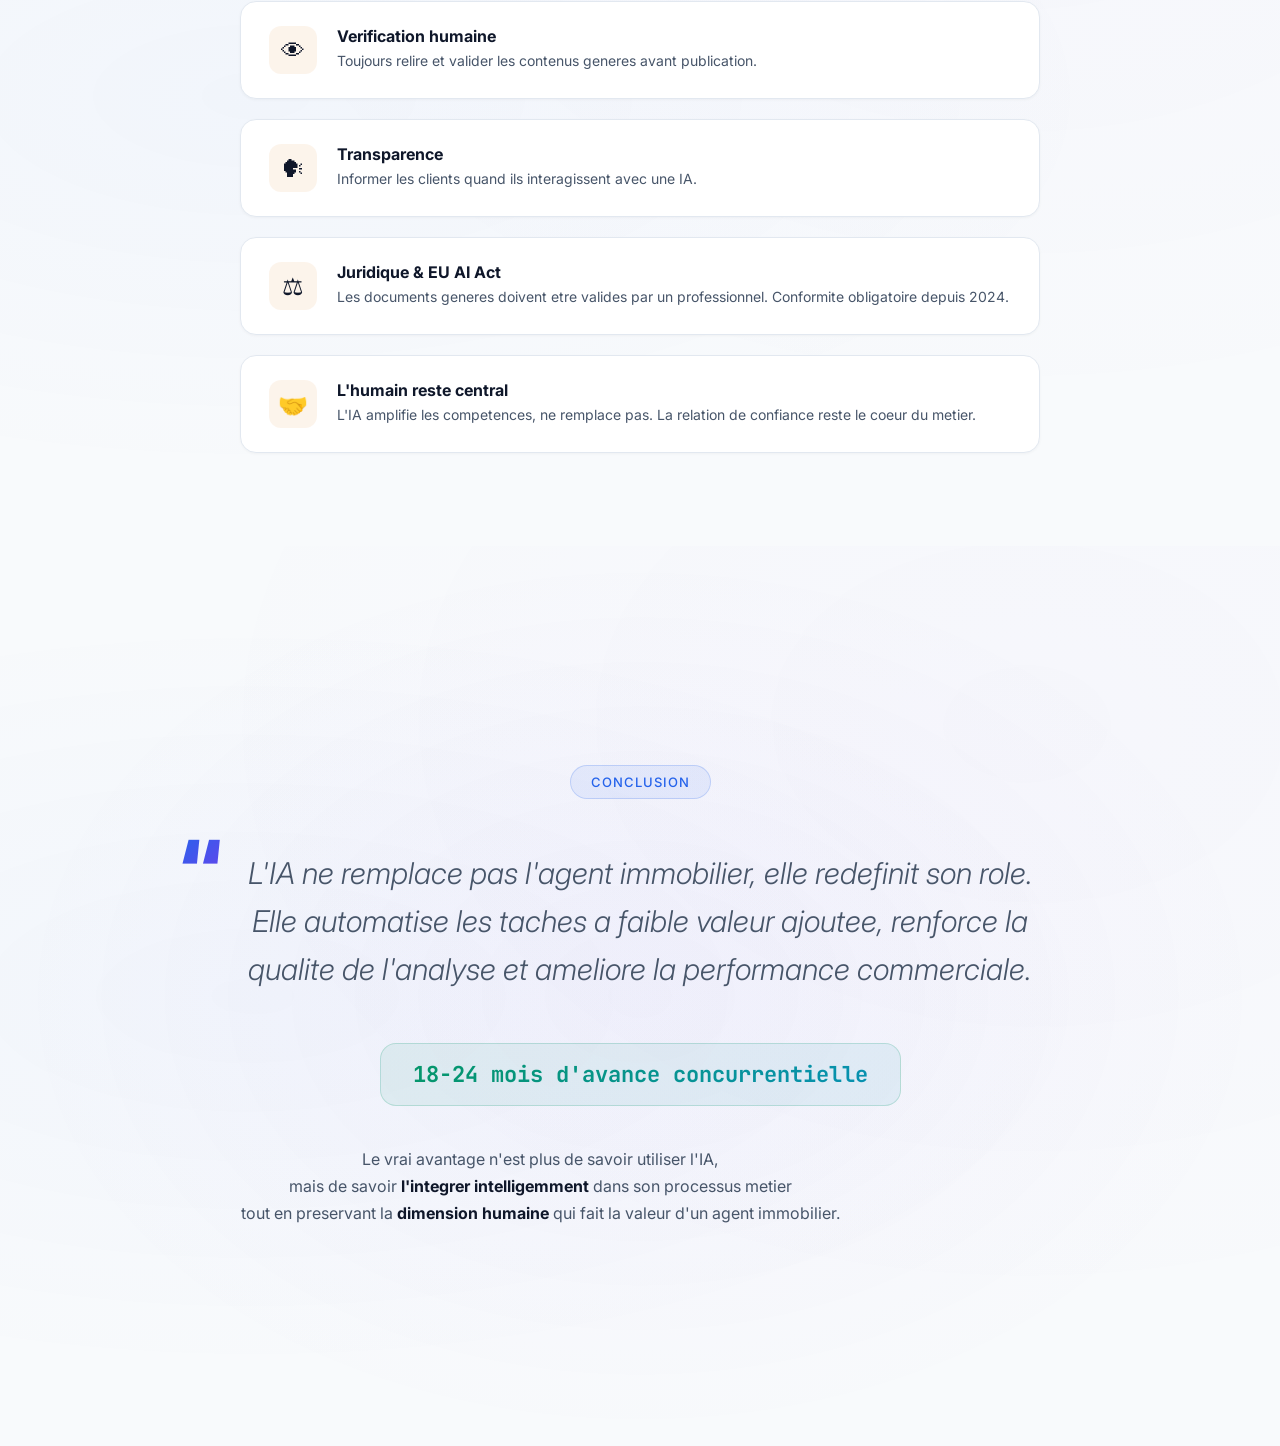
==== commit d80ccb76: "Fix light theme: sync index.html with latest presentation changes Ensure index.html (served by Verce" ====
--- a/index.html
+++ b/index.html
@@ -736,7 +736,7 @@
   }
 
   /* ===== COLOR THEMES PER CASE ===== */
-  .theme-blue .case-number { background: rgba(79,140,255,0.15); color: var(--accent-blue); }
+  .theme-blue .case-number { background: rgba(37,99,235,0.1); color: var(--accent-blue); }
   .theme-blue .metric-value { color: var(--accent-blue); }
   .theme-blue .time-badge { background: rgba(37,99,235,0.08); border: 1px solid rgba(37,99,235,0.2); color: var(--accent-blue); }
   .theme-blue .case-section li::before { background: var(--accent-blue); }
